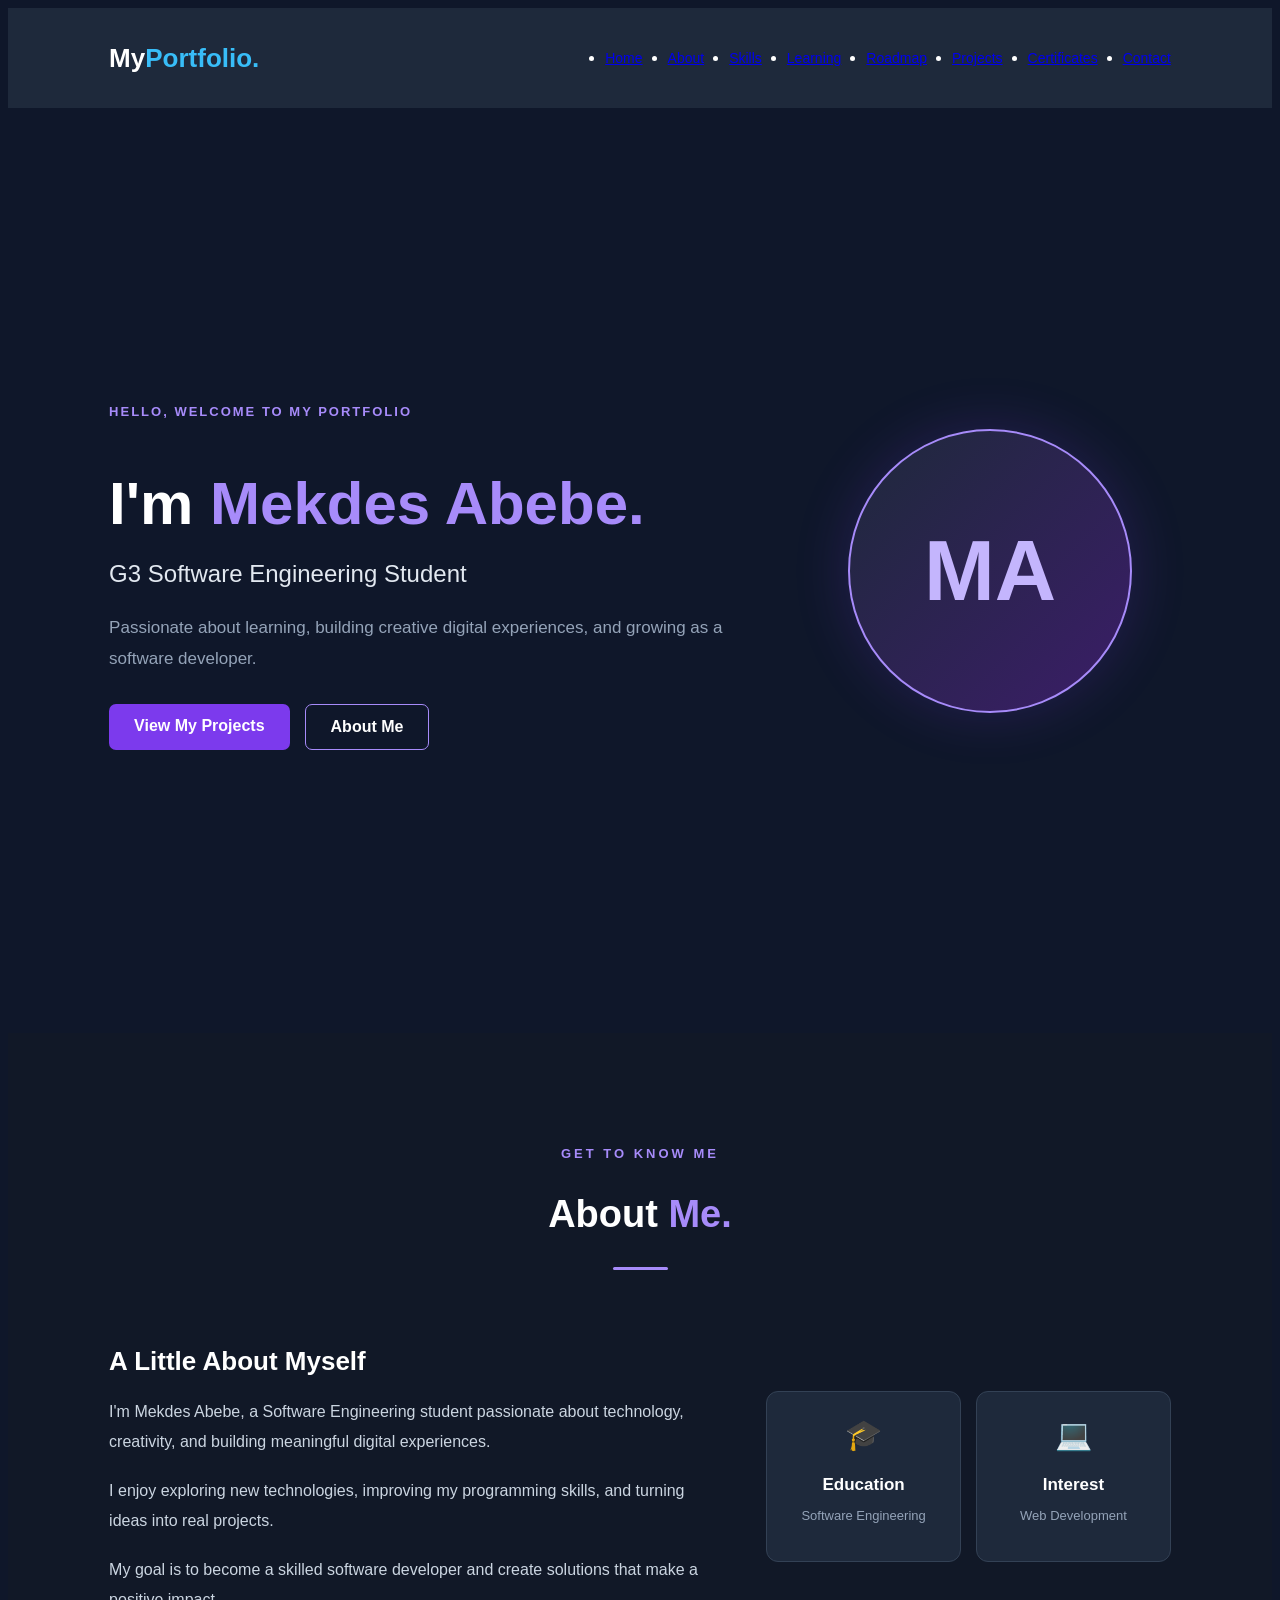
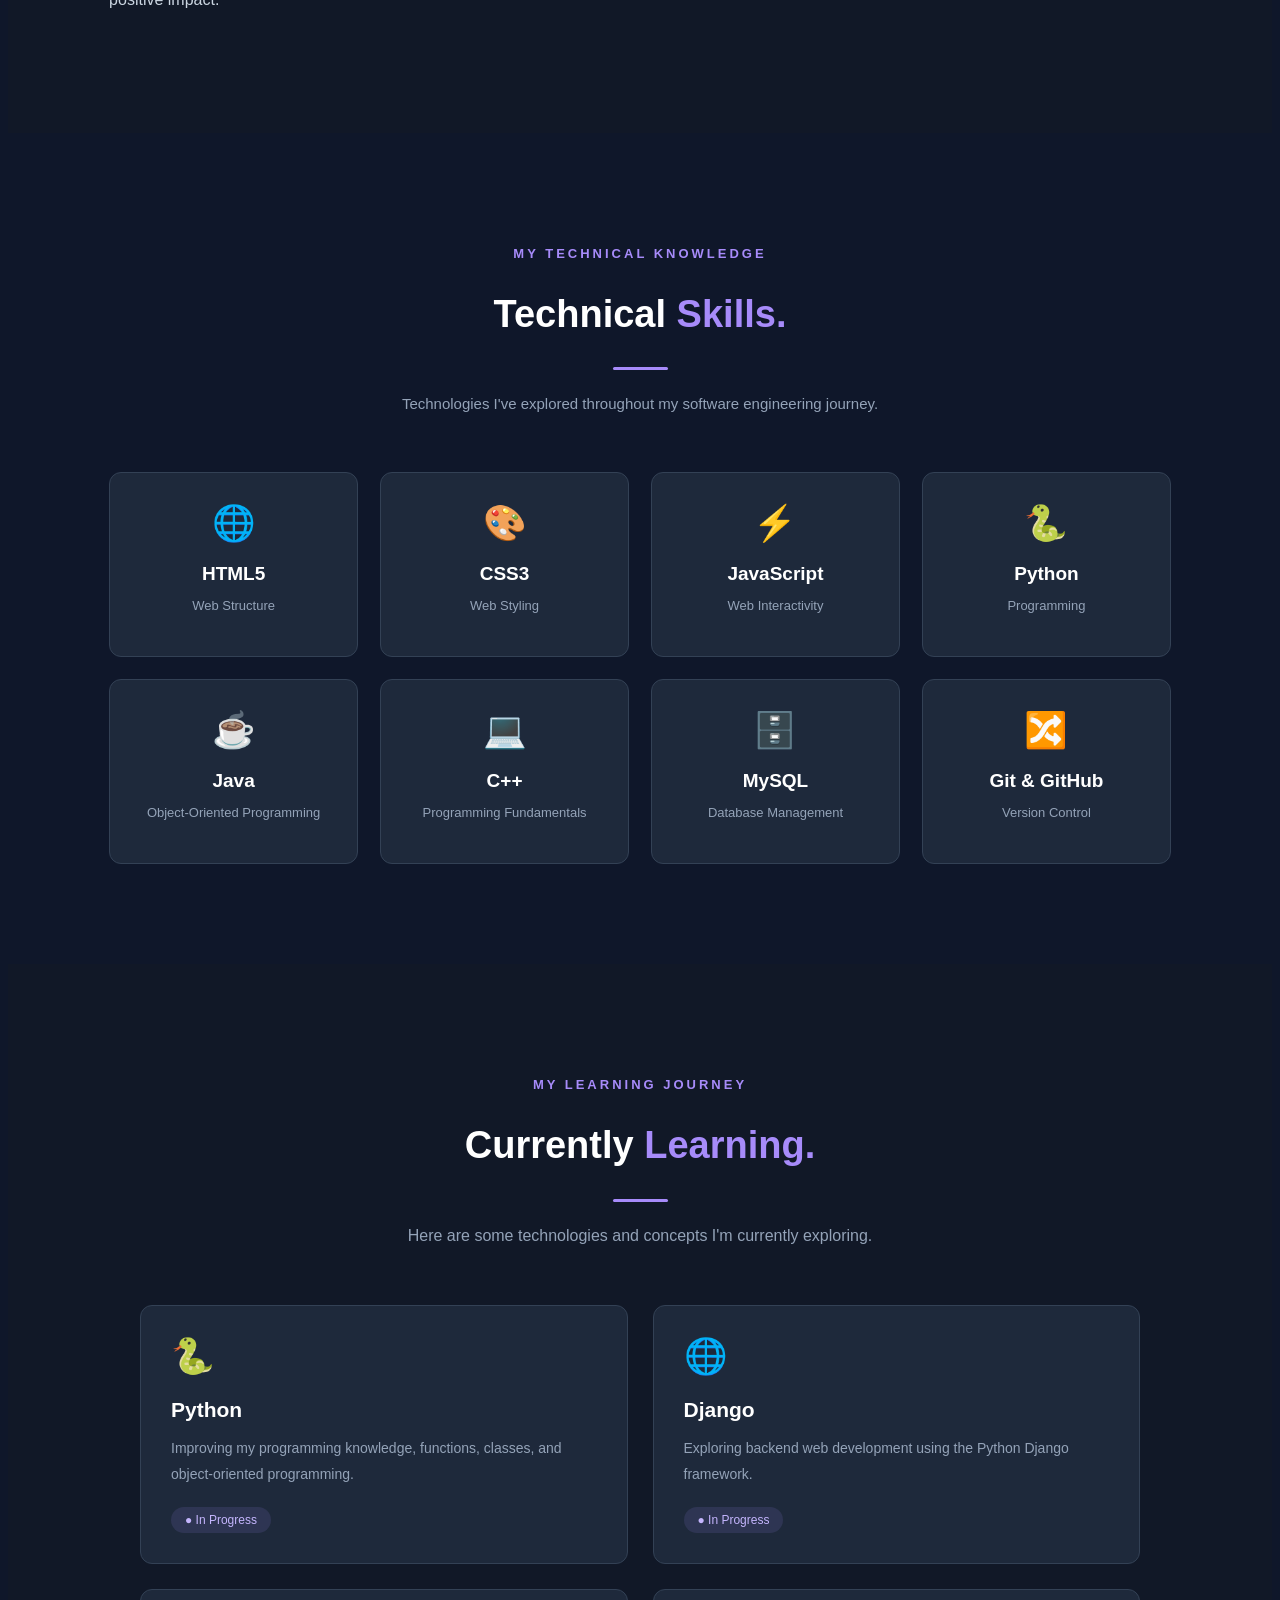
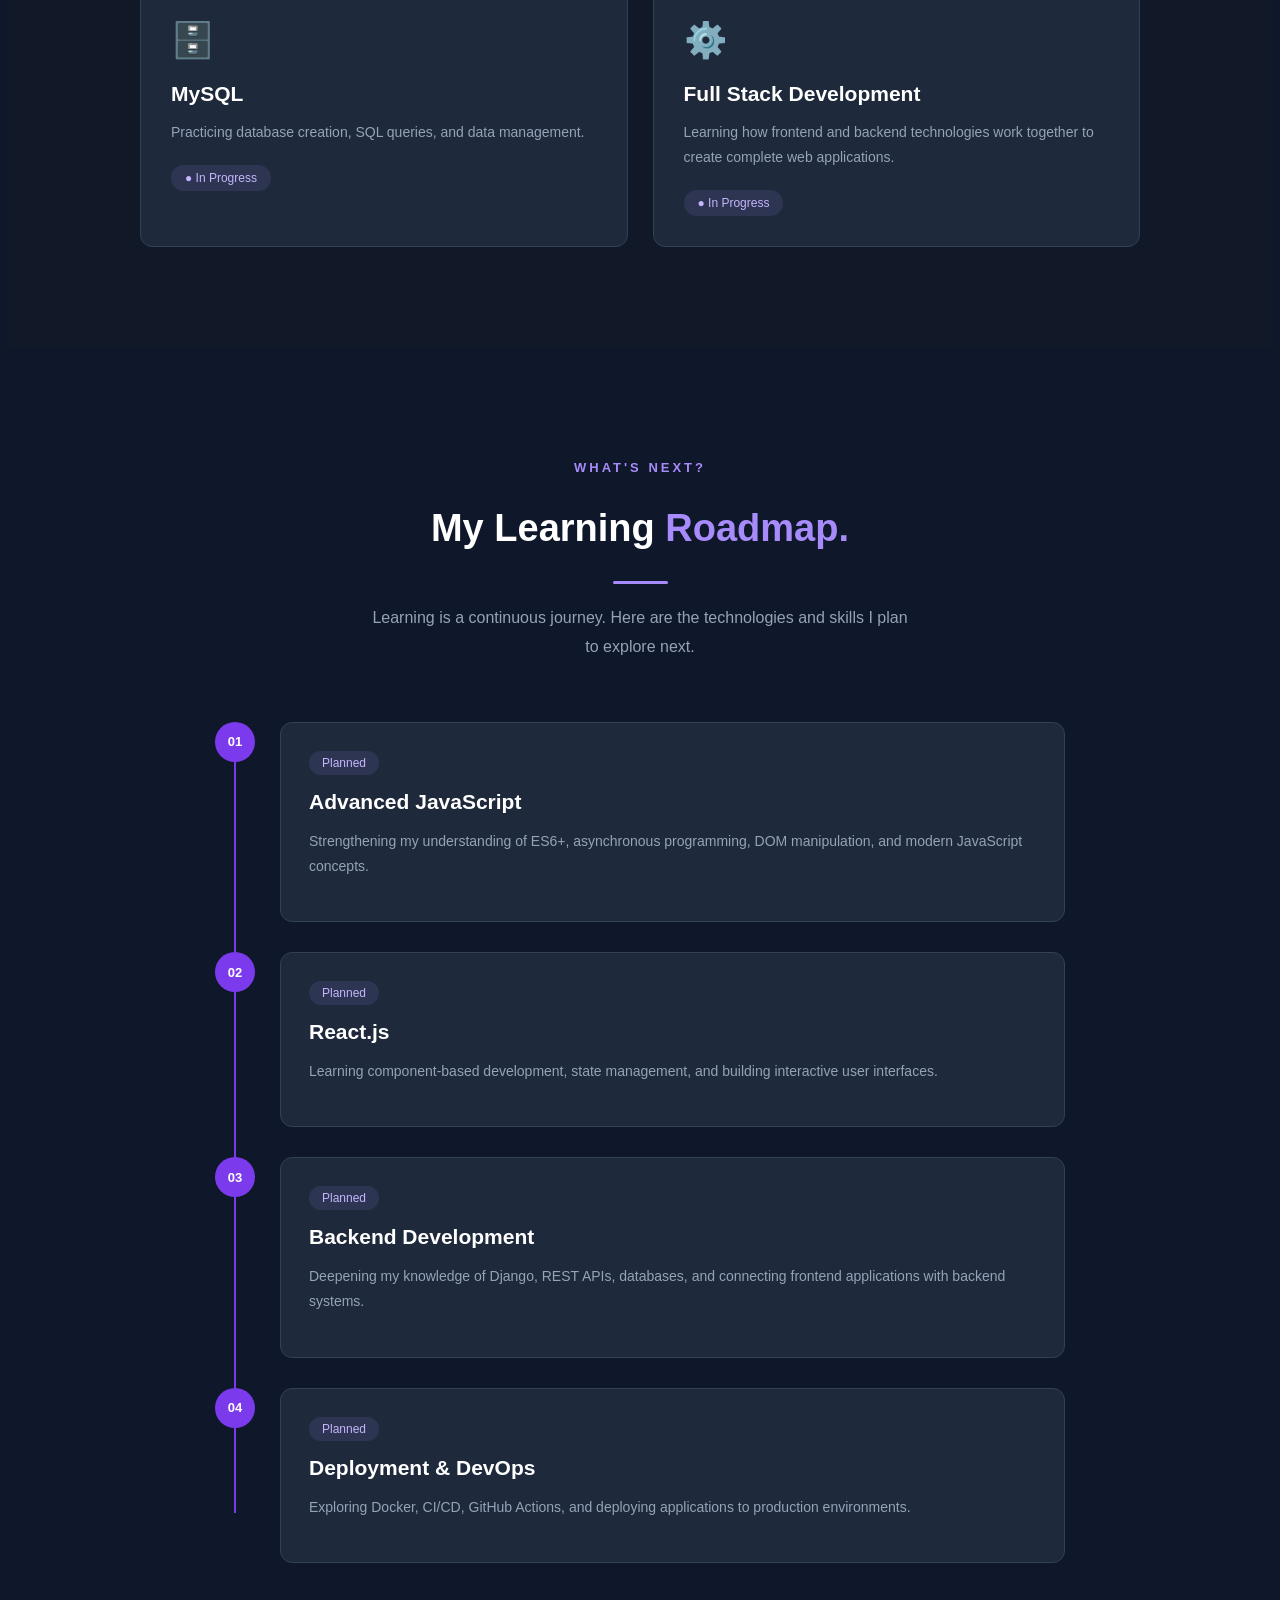
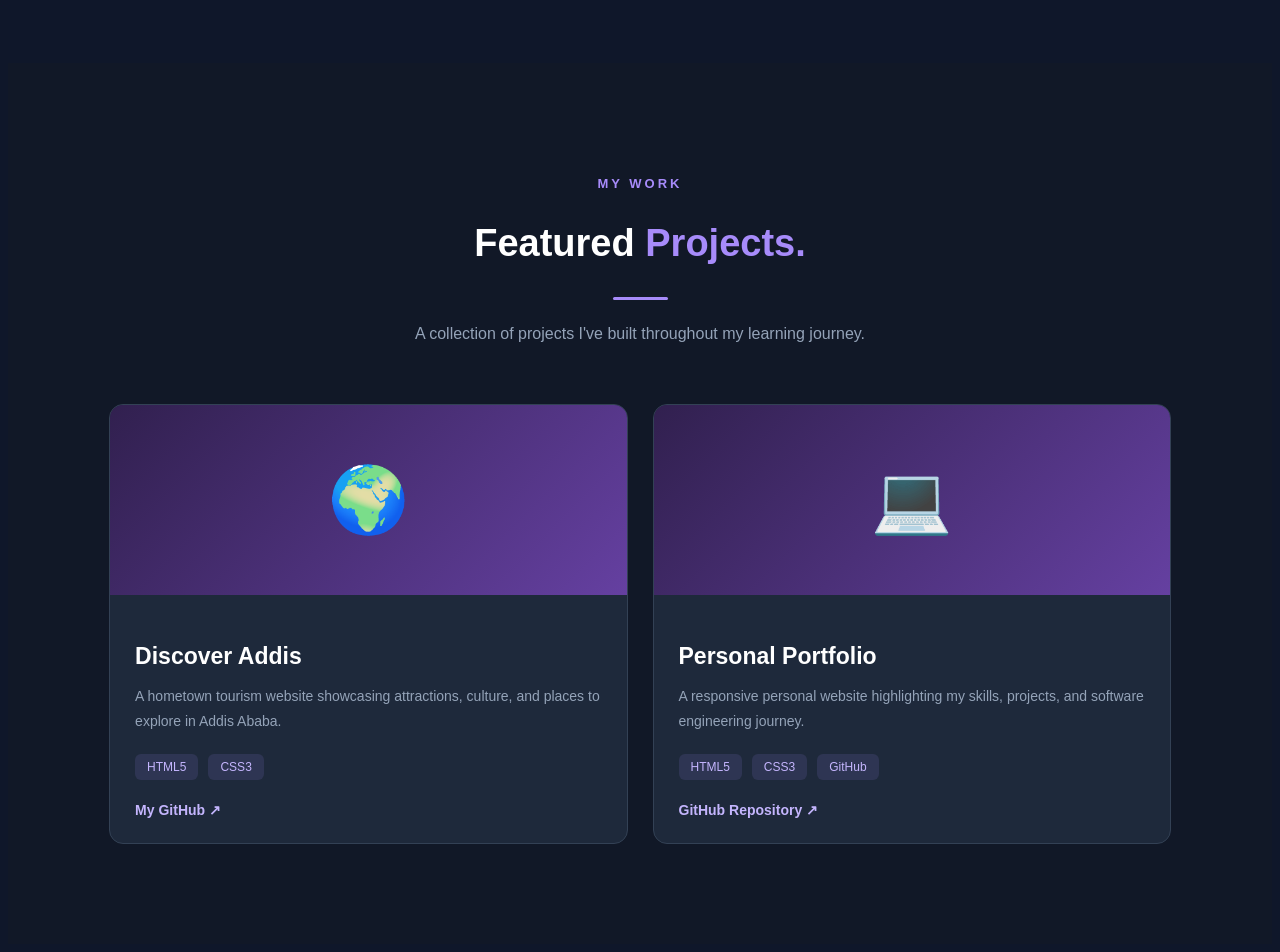
==== index.html @ 6541d630 "add projects" ====
<html lang="en">
<head>
    <meta charset="UTF-8">
    <meta name="viewport" content="width=device-width, initial-scale=1.0">
    <title>mekdes's Portfolio</title>
    <link rel="stylesheet" href="style.css">
</head>
<body>

    <!-- Navigation Bar -->
  
<header>
    <nav class="navbar">

        <a href="#home" class="logo">My<span>Portfolio.</span></a>

        <ul class="nav-links">
            <li><a href="#home">Home</a></li>
            <li><a href="#about">About</a></li>
            <li><a href="#skills">Skills</a></li>
            <li><a href="#learning">Learning</a></li>
            <li><a href="#roadmap">Roadmap</a></li>
            <li><a href="#projects">Projects</a></li>
            <li><a href="#certificates">Certificates</a></li>
            <li><a href="#contact">Contact</a></li>
        </ul>

    </nav>
</header>

    
<main>

    <!-- HERO SECTION -->
    <section class="hero" id="home">

        <div class="hero-content">

            <p class="hero-greeting">
                HELLO, WELCOME TO MY PORTFOLIO
            </p>

            <h1>
                I'm <span>Mekdes Abebe.</span>
            </h1>

            <h2> G3 Software Engineering Student</h2>

            <p class="hero-description">
                Passionate about learning, building creative
                digital experiences, and growing as a
                software developer.
            </p>

            <div class="hero-buttons">

                <a href="#projects" class="btn primary">
                    View My Projects
                </a>

                <a href="#about" class="btn secondary">
                    About Me
                </a>

            </div>

        </div>

        <div class="hero-visual">
            <div class="hero-circle">
                <span>MA</span>
            </div>
        </div>

    </section>



<!-- ABOUT ME SECTION -->

<section class="about" id="about">

    <div class="about-heading">

        <p class="about-label">GET TO KNOW ME</p>

        <h2>About <span>Me.</span></h2>

        <div class="heading-line"></div>

    </div>

    <div class="about-container">

        <div class="about-text">

            <h3>A Little About Myself</h3>

            <p>
                I'm Mekdes Abebe, a Software Engineering
                student passionate about technology,
                creativity, and building meaningful
                digital experiences.
            </p>

            <p>
                I enjoy exploring new technologies,
                improving my programming skills,
                and turning ideas into real projects.
            </p>

            <p>
                My goal is to become a skilled software
                developer and create solutions that
                make a positive impact.
            </p>

        </div>

        <div class="about-details">

            <div class="detail-card">
                <div class="detail-icon">🎓</div>
                <h4>Education</h4>
                <p>Software Engineering</p>
            </div>

            <div class="detail-card">
                <div class="detail-icon">💻</div>
                <h4>Interest</h4>
                <p>Web Development</p>
            </div>

        </div>

    </div>

</section>

    

<section class="skills" id="skills">

    <div class="skills-heading">

        <p class="skills-label">MY TECHNICAL KNOWLEDGE</p>

        <h2>Technical <span>Skills.</span></h2>

        <div class="skills-line"></div>

        <p class="skills-intro">
            Technologies I've explored throughout my
            software engineering journey.
        </p>

    </div>

    <div class="skills-container">

        <div class="skill-card">
            <div class="skill-icon">🌐</div>
            <h3>HTML5</h3>
            <p>Web Structure</p>
        </div>

        <div class="skill-card">
            <div class="skill-icon">🎨</div>
            <h3>CSS3</h3>
            <p>Web Styling</p>
        </div>

        <div class="skill-card">
            <div class="skill-icon">⚡</div>
            <h3>JavaScript</h3>
            <p>Web Interactivity</p>
        </div>

        <div class="skill-card">
            <div class="skill-icon">🐍</div>
            <h3>Python</h3>
            <p>Programming</p>
        </div>

        <div class="skill-card">
            <div class="skill-icon">☕</div>
            <h3>Java</h3>
            <p>Object-Oriented Programming</p>
        </div>

        <div class="skill-card">
            <div class="skill-icon">💻</div>
            <h3>C++</h3>
            <p>Programming Fundamentals</p>
        </div>

        <div class="skill-card">
            <div class="skill-icon">🗄️</div>
            <h3>MySQL</h3>
            <p>Database Management</p>
        </div>

        <div class="skill-card">
            <div class="skill-icon">🔀</div>
            <h3>Git & GitHub</h3>
            <p>Version Control</p>
        </div>

    </div>

</section>


<!--
     DAY 5 - CURRENTLY LEARNING -->

<section class="learning" id="learning">

    <div class="learning-heading">

        <p class="learning-label">MY LEARNING JOURNEY</p>

        <h2>Currently <span>Learning.</span></h2>

        <div class="learning-line"></div>

        <p class="learning-intro">
            Here are some technologies and concepts
            I'm currently exploring.
        </p>

    </div>

    <div class="learning-container">

        <!-- Python -->

        <article class="learning-card">

            <div class="learning-icon">🐍</div>

            <h3>Python</h3>

            <p>
                Improving my programming knowledge,
                functions, classes, and object-oriented
                programming.
            </p>

            <span class="learning-status">● In Progress</span>

        </article>


        <!-- Django -->

        <article class="learning-card">

            <div class="learning-icon">🌐</div>

            <h3>Django</h3>

            <p>
                Exploring backend web development
                using the Python Django framework.
            </p>

            <span class="learning-status">● In Progress</span>

        </article>


        <!-- MySQL -->

        <article class="learning-card">

            <div class="learning-icon">🗄️</div>

            <h3>MySQL</h3>

            <p>
                Practicing database creation,
                SQL queries, and data management.
            </p>

            <span class="learning-status">● In Progress</span>

        </article>
 

        <!-- Full Stack -->

        <article class="learning-card">

            <div class="learning-icon">⚙️</div>

            <h3>Full Stack Development</h3>

            <p>
                Learning how frontend and backend
                technologies work together to
                create complete web applications.
            </p>

            <span class="learning-status">● In Progress</span>

        </article>

    </div>

</section>

<!--
     DAY 6 - FUTURE LEARNING ROADMAP
 -->

<section class="roadmap" id="roadmap">

    <div class="roadmap-heading">

        <p class="roadmap-label">WHAT'S NEXT?</p>

        <h2>My Learning <span>Roadmap.</span></h2>

        <div class="roadmap-line"></div>

        <p class="roadmap-intro">
            Learning is a continuous journey.
            Here are the technologies and skills
            I plan to explore next.
        </p>

    </div>

    <div class="roadmap-container">

        <!-- Goal 1 -->

        <article class="roadmap-item">

            <div class="roadmap-number">01</div>

            <div class="roadmap-card">

                <span class="roadmap-status">Planned</span>

                <h3>Advanced JavaScript</h3>

                <p>
                    Strengthening my understanding of ES6+,
                    asynchronous programming, DOM manipulation,
                    and modern JavaScript concepts.
                </p>

            </div>

        </article>


        <!-- Goal 2 -->

        <article class="roadmap-item">

            <div class="roadmap-number">02</div>

            <div class="roadmap-card">

                <span class="roadmap-status">Planned</span>

                <h3>React.js</h3>

                <p>
                    Learning component-based development,
                    state management, and building
                    interactive user interfaces.
                </p>

            </div>

        </article>


        <!-- Goal 3 -->

        <article class="roadmap-item">

            <div class="roadmap-number">03</div>

            <div class="roadmap-card">

                <span class="roadmap-status">Planned</span>

                <h3>Backend Development</h3>

                <p>
                    Deepening my knowledge of Django,
                    REST APIs, databases, and connecting
                    frontend applications with backend systems.
                </p>

            </div>

        </article>


        <!-- Goal 4 -->

        <article class="roadmap-item">

            <div class="roadmap-number">04</div>

            <div class="roadmap-card">

                <span class="roadmap-status">Planned</span>

                <h3>Deployment & DevOps</h3>

                <p>
                    Exploring Docker, CI/CD, GitHub Actions,
                    and deploying applications to
                    production environments.
                </p>

            </div>

        </article>

    </div>

</section>

<!-- DAY 7 - PROJECTS SECTION -->

<section class="projects" id="projects">

    <div class="projects-heading">
        <p class="projects-label">MY WORK</p>
        <h2>Featured <span>Projects.</span></h2>
        <div class="projects-line"></div>

        <p class="projects-intro">
            A collection of projects I've built
            throughout my learning journey.
        </p>
    </div>

    <div class="projects-container">

        <!-- Project 1 -->
        <article class="project-card">

            <div class="project-image">
                <span>🌍</span>
            </div>

            <div class="project-content">
                <h3>Discover Addis</h3>

                <p>
                    A hometown tourism website showcasing
                    attractions, culture, and places to
                    explore in Addis Ababa.
                </p>

                <div class="project-tech">
                    <span>HTML5</span>
                    <span>CSS3</span>
                </div>

                <div class="project-links">
                    <!-- Add your live website URL here later -->
                    <a href="https://github.com/mekdes-abebe"
                       target="_blank" rel="noopener noreferrer">
                        My GitHub ↗
                    </a>
                </div>
            </div>

        </article>

        <!-- Project 2 -->
        <article class="project-card">

            <div class="project-image">
                <span>💻</span>
            </div>

            <div class="project-content">
                <h3>Personal Portfolio</h3>

                <p>
                    A responsive personal website
                    highlighting my skills, projects,
                    and software engineering journey.
                </p>

                <div class="project-tech">
                    <span>HTML5</span>
                    <span>CSS3</span>
                    <span>GitHub</span>
                </div>

                <div class="project-links">
                    <a href="https://github.com/mekdes-abebe/portfolio-web-site"
                       target="_blank" rel="noopener noreferrer">
                        GitHub Repository ↗
                    </a>
                </div>
            </div>

        </article>

    </div>

</section>


</main>
</body>
</html>
---- style.css ----
General styling */

* {
    margin: 0;
    padding: 0;
    box-sizing: border-box;
}

body {
    font-family: Arial, sans-serif;
    background-color: #0f172a;
    color: white;
}

/* Navigation Bar */

.navbar {
    display: flex;
    justify-content: space-between;
    align-items: center;
    padding: 25px 8%;
    background-color: #1e293b;
}

/* Logo */

.logo {
    font-size: 26px;
    font-weight: bold;
    color: white;
    text-decoration: none;
}

.logo span {
    color: #38bdf8;
}

/* Navigation Links */

.nav-links {
    /* display: flex;
    list-style: none;
    gap: 35px; */

    display: flex;
    flex-wrap: wrap;
    justify-content: center;
    align-items: center;
    gap: 15px 25px;
}

.nav-links a {
    /* text-decoration: none;
    color: white;
    font-size: 16px;
    transition: color 0.3s ease; */
    font-size: 14px;
}

/* Hover Effect */

.nav-links a:hover {
    color: #c3cacd;
}

/* Responsive Design */

@media (max-width: 768px) {

    .navbar {
        flex-direction: column;
        gap: 20px;
    }

    .nav-links {
        flex-wrap: wrap;
        justify-content: center;
        gap: 15px;
    }

}

/* HERO SECTION */

html {
    scroll-behavior: smooth;
}
section{
    scroll-margin-top: 100px;
}


.hero {
    min-height: 85vh;
    display: flex;
    align-items: center;
    justify-content: space-between;
    padding: 80px 8%;
    gap: 50px;
}

.hero-content {
    max-width: 650px;
}

.hero-greeting {
    color: #a78bfa;
    font-size: 13px;
    font-weight: bold;
    letter-spacing: 2px;
    margin-bottom: 20px;
}

.hero h1 {
    font-size: clamp(36px, 5vw, 60px);
    line-height: 1.2;
    margin-bottom: 15px;
}

.hero h1 span {
    color: #a78bfa;
}

.hero h2 {
    font-size: 24px;
    font-weight: 400;
    color: #e2e8f0;
    margin-bottom: 25px;
}

.hero-description {
    color: #94a3b8;
    font-size: 17px;
    line-height: 1.8;
    margin-bottom: 30px;
}

.hero-buttons {
    display: flex;
    flex-wrap: wrap;
    gap: 15px;
}

.btn {
    display: inline-block;
    padding: 13px 25px;
    border-radius: 7px;
    text-decoration: none;
    font-weight: bold;
    transition: 0.3s ease;
}

.primary {
    background: #7c3aed;
    color: white;
}

.primary:hover {
    background: #6d28d9;
    transform: translateY(-3px);
}

.secondary {
    border: 1px solid #a78bfa;
    color: white;
}

.secondary:hover {
    background: #7c3aed;
}

/* HERO VISUAL */

.hero-visual {
    display: flex;
    justify-content: center;
    flex: 1;
}

.hero-circle {
    width: 280px;
    height: 280px;
    border-radius: 50%;
    border: 2px solid #a78bfa;
    background: linear-gradient(135deg, #1e293b, #3b1d68);
    display: flex;
    justify-content: center;
    align-items: center;
    box-shadow: 0 0 55px rgba(124, 58, 237, 0.2);
}

.hero-circle span {
    font-size: 85px;
    font-weight: bold;
    color: #c4b5fd;
}

/* MOBILE */

@media (max-width: 768px) {

    .hero {
        flex-direction: column-reverse;
        text-align: center;
        padding: 60px 6%;
    }

    .hero-circle {
        width: 200px;
        height: 200px;
    }

    .hero-buttons {
        justify-content: center;
    }

}
 
/* 
   DAY 3 - ABOUT ME SECTION
*/

.about {
    padding: 100px 8%;
    background-color: #111827;
}

/* Section Heading */

.about-heading {
    text-align: center;
    margin-bottom: 50px;
}

.about-label {
    color: #a78bfa;
    font-size: 13px;
    letter-spacing: 3px;
    font-weight: bold;
    margin-bottom: 12px;
}

.about-heading h2 {
    font-size: 38px;
    color: white;
}

.about-heading h2 span {
    color: #a78bfa;
}

.heading-line {
    width: 55px;
    height: 3px;
    background-color: #a78bfa;
    margin: 15px auto;
    border-radius: 5px;
}

/* About Content */

.about-container {
    display: grid;
    grid-template-columns: 1.5fr 1fr;
    gap: 50px;
    align-items: center;
}

.about-text h3 {
    font-size: 26px;
    margin-bottom: 20px;
}

.about-text p {
    color: #cbd5e1;
    line-height: 1.9;
    font-size: 16px;
    margin-bottom: 18px;
}

/* Detail Cards */

.about-details {
    display: grid;
    grid-template-columns: repeat(2, minmax(0, 1fr));
    gap: 15px;
}

.detail-card {
    background-color: #1e293b;
    padding: 25px 15px;
    border-radius: 12px;
    border: 1px solid #334155;
    text-align: center;
    transition: 0.3s ease;
}

.detail-card:hover {
    transform: translateY(-6px);
    border-color: #a78bfa;
}

.detail-icon {
    font-size: 30px;
    margin-bottom: 12px;
}

.detail-card h4 {
    color: white;
    font-size: 17px;
    margin-bottom: 8px;
}

.detail-card p {
    color: #94a3b8;
    font-size: 13px;
}

/* Responsive Design */

@media (max-width: 900px) {

    .about-container {
        grid-template-columns: 1fr;
        gap: 30px;
    }

}

@media (max-width: 480px) {

    .about {
        padding: 70px 6%;
    }

    .about-heading h2 {
        font-size: 30px;
    }

    .about-details {
        grid-template-columns: 1fr;
    }

}

/* 
   DAY 4 - TECHNICAL SKILLS
 */

.skills {
    padding: 100px 8%;
    background-color: #0f172a;
}

/* Section Heading */

.skills-heading {
    text-align: center;
    margin-bottom: 55px;
}

.skills-label {
    color: #a78bfa;
    font-size: 13px;
    font-weight: bold;
    letter-spacing: 3px;
    margin-bottom: 12px;
}

.skills-heading h2 {
    font-size: 38px;
    color: white;
}

.skills-heading h2 span {
    color: #a78bfa;
}

.skills-line {
    width: 55px;
    height: 3px;
    background-color: #a78bfa;
    margin: 15px auto;
    border-radius: 5px;
}

.skills-intro {
    color: #94a3b8;
    font-size: 15px;
    max-width: 550px;
    margin: 20px auto 0;
    line-height: 1.8;
}

/* Skills Grid */

.skills-container {
    display: grid;
    grid-template-columns: repeat(4, minmax(0, 1fr));
    gap: 22px;
}

/* Individual Skill Cards */

.skill-card {
    background-color: #1e293b;
    border: 1px solid #334155;
    border-radius: 12px;
    padding: 30px 20px;
    text-align: center;
    transition: transform 0.3s ease, border-color 0.3s ease;
}

.skill-card:hover {
    transform: translateY(-7px);
    border-color: #a78bfa;
}

.skill-icon {
    font-size: 35px;
    margin-bottom: 15px;
}

.skill-card h3 {
    font-size: 19px;
    color: white;
    margin-bottom: 8px;
}

.skill-card p {
    color: #94a3b8;
    font-size: 13px;
}

/* Tablet */

@media (max-width: 900px) {

    .skills-container {
        grid-template-columns: repeat(2, minmax(0, 1fr));
    }

}

/* Mobile */

@media (max-width: 480px) {

    .skills {
        padding: 70px 6%;
    }

    .skills-heading h2 {
        font-size: 30px;
    }

    .skills-container {
        grid-template-columns: 1fr;
    }

}

/* 
   DAY 5 - CURRENTLY LEARNING
 */

.learning {
    padding: 100px 8%;
    background-color: #111827;
}

/* Heading */

.learning-heading {
    text-align: center;
    margin-bottom: 55px;
}

.learning-label {
    color: #a78bfa;
    font-size: 13px;
    font-weight: bold;
    letter-spacing: 3px;
    margin-bottom: 12px;
}

.learning-heading h2 {
    font-size: 38px;
    color: white;
}

.learning-heading h2 span {
    color: #a78bfa;
}

.learning-line {
    width: 55px;
    height: 3px;
    background-color: #a78bfa;
    margin: 15px auto;
    border-radius: 5px;
}

.learning-intro {
    color: #94a3b8;
    max-width: 550px;
    margin: 20px auto;
    line-height: 1.8;
}

/* Learning Cards */

.learning-container {
    display: grid;
    grid-template-columns: repeat(2, minmax(0, 1fr));
    gap: 25px;
    max-width: 1000px;
    margin: auto;
}

.learning-card {
    background: #1e293b;
    border: 1px solid #334155;
    padding: 30px;
    border-radius: 12px;
    transition: 0.3s ease;
}

.learning-card:hover {
    transform: translateY(-6px);
    border-color: #a78bfa;
}

.learning-icon {
    font-size: 35px;
    margin-bottom: 15px;
}

.learning-card h3 {
    color: white;
    font-size: 21px;
    margin-bottom: 12px;
}

.learning-card p {
    color: #94a3b8;
    line-height: 1.8;
    font-size: 14px;
    margin-bottom: 20px;
}

.learning-status {
    display: inline-block;
    color: #c4b5fd;
    background: rgba(167, 139, 250, 0.12);
    padding: 6px 14px;
    border-radius: 20px;
    font-size: 12px;
}

/* Responsive */

@media (max-width: 600px) {

    .learning {
        padding: 70px 6%;
    }

    .learning-heading h2 {
        font-size: 30px;
    }

    .learning-container {
        grid-template-columns: 1fr;
    }

}

/*
   DAY 6 - FUTURE LEARNING ROADMAP
 */

.roadmap {
    padding: 100px 8%;
    background-color: #0f172a;
}

/* Heading */

.roadmap-heading {
    text-align: center;
    margin-bottom: 60px;
}

.roadmap-label {
    color: #a78bfa;
    font-size: 13px;
    font-weight: bold;
    letter-spacing: 3px;
    margin-bottom: 12px;
}

.roadmap-heading h2 {
    font-size: 38px;
    color: white;
}

.roadmap-heading h2 span {
    color: #a78bfa;
}

.roadmap-line {
    width: 55px;
    height: 3px;
    background-color: #a78bfa;
    margin: 15px auto;
    border-radius: 5px;
}

.roadmap-intro {
    color: #94a3b8;
    max-width: 550px;
    margin: 20px auto;
    line-height: 1.8;
}

/* Timeline */

.roadmap-container {
    max-width: 850px;
    margin: auto;
    position: relative;
}

/* Vertical Timeline Line */

.roadmap-container::before {
    content: "";
    position: absolute;
    left: 19px;
    top: 20px;
    bottom: 50px;
    width: 2px;
    background: #7c3aed;
}

/* Timeline Item */

.roadmap-item {
    display: flex;
    align-items: flex-start;
    gap: 25px;
    margin-bottom: 30px;
    position: relative;
}

.roadmap-item:last-child {
    margin-bottom: 0;
}

/* Number Circle */

.roadmap-number {
    width: 40px;
    height: 40px;
    min-width: 40px;
    border-radius: 50%;
    background: #7c3aed;
    color: white;
    display: flex;
    align-items: center;
    justify-content: center;
    font-size: 13px;
    font-weight: bold;
    position: relative;
    z-index: 1;
}

/* Roadmap Cards */

.roadmap-card {
    flex: 1;
    min-width: 0;
    background: #1e293b;
    padding: 28px;
    border: 1px solid #334155;
    border-radius: 12px;
    transition: 0.3s ease;
}

.roadmap-card:hover {
    transform: translateX(6px);
    border-color: #a78bfa;
}

.roadmap-card h3 {
    color: white;
    font-size: 21px;
    margin: 15px 0;
}

.roadmap-card p {
    color: #94a3b8;
    font-size: 14px;
    line-height: 1.8;
}

/* Status Label */

.roadmap-status {
    display: inline-block;
    color: #c4b5fd;
    background: rgba(167, 139, 250, 0.12);
    padding: 5px 13px;
    border-radius: 20px;
    font-size: 12px;
}

/* Mobile Responsive */

@media (max-width: 600px) {

    .roadmap {
        padding: 70px 6%;
    }

    .roadmap-heading h2 {
        font-size: 30px;
    }

    .roadmap-item {
        gap: 15px;
    }

    .roadmap-card {
        padding: 20px;
    }

    .roadmap-card h3 {
        font-size: 18px;
    }

}

/* ==========================
   DAY 7 - PROJECTS SECTION
========================== */

.projects {
    padding: 100px 8%;
    background-color: #111827;
}

/* Section heading */

.projects-heading {
    text-align: center;
    margin-bottom: 55px;
}

.projects-label {
    color: #a78bfa;
    font-size: 13px;
    font-weight: bold;
    letter-spacing: 3px;
    margin-bottom: 12px;
}

.projects-heading h2 {
    font-size: 38px;
    color: white;
}

.projects-heading h2 span {
    color: #a78bfa;
}

.projects-line {
    width: 55px;
    height: 3px;
    background: #a78bfa;
    border-radius: 5px;
    margin: 15px auto;
}

.projects-intro {
    color: #94a3b8;
    line-height: 1.8;
    margin: 20px auto;
}

/* Project layout */

.projects-container {
    display: grid;
    grid-template-columns: repeat(2, minmax(0, 1fr));
    gap: 25px;
    max-width: 1100px;
    margin: auto;
}

/* Project cards */

.project-card {
    background: #1e293b;
    border: 1px solid #334155;
    border-radius: 14px;
    overflow: hidden;
    transition: 0.3s ease;
}

.project-card:hover {
    transform: translateY(-7px);
    border-color: #a78bfa;
}

/* Project image placeholder */

.project-image {
    height: 190px;
    background: linear-gradient(135deg, #31204f, #6540a1);
    display: flex;
    justify-content: center;
    align-items: center;
}

.project-image span {
    font-size: 65px;
}

/* Project details */

.project-content {
    padding: 25px;
}

.project-content h3 {
    font-size: 23px;
    color: white;
    margin-bottom: 12px;
}

.project-content p {
    color: #94a3b8;
    font-size: 14px;
    line-height: 1.8;
    margin-bottom: 20px;
}

/* Technologies */

.project-tech {
    display: flex;
    flex-wrap: wrap;
    gap: 10px;
    margin-bottom: 22px;
}

.project-tech span {
    background: rgba(167, 139, 250, 0.12);
    color: #c4b5fd;
    padding: 6px 12px;
    border-radius: 6px;
    font-size: 12px;
}

/* Project links */

.project-links a {
    display: inline-block;
    text-decoration: none;
    color: #c4b5fd;
    font-size: 14px;
    font-weight: bold;
    transition: color 0.3s ease;
}

.project-links a:hover {
    color: white;
}

/* Responsive design */

@media (max-width: 700px) {

    .projects {
        padding: 70px 6%;
    }

    .projects-heading h2 {
        font-size: 30px;
    }

    .projects-container {
        grid-template-columns: 1fr;
    }

    .project-image {
        height: 160px;
    }

}
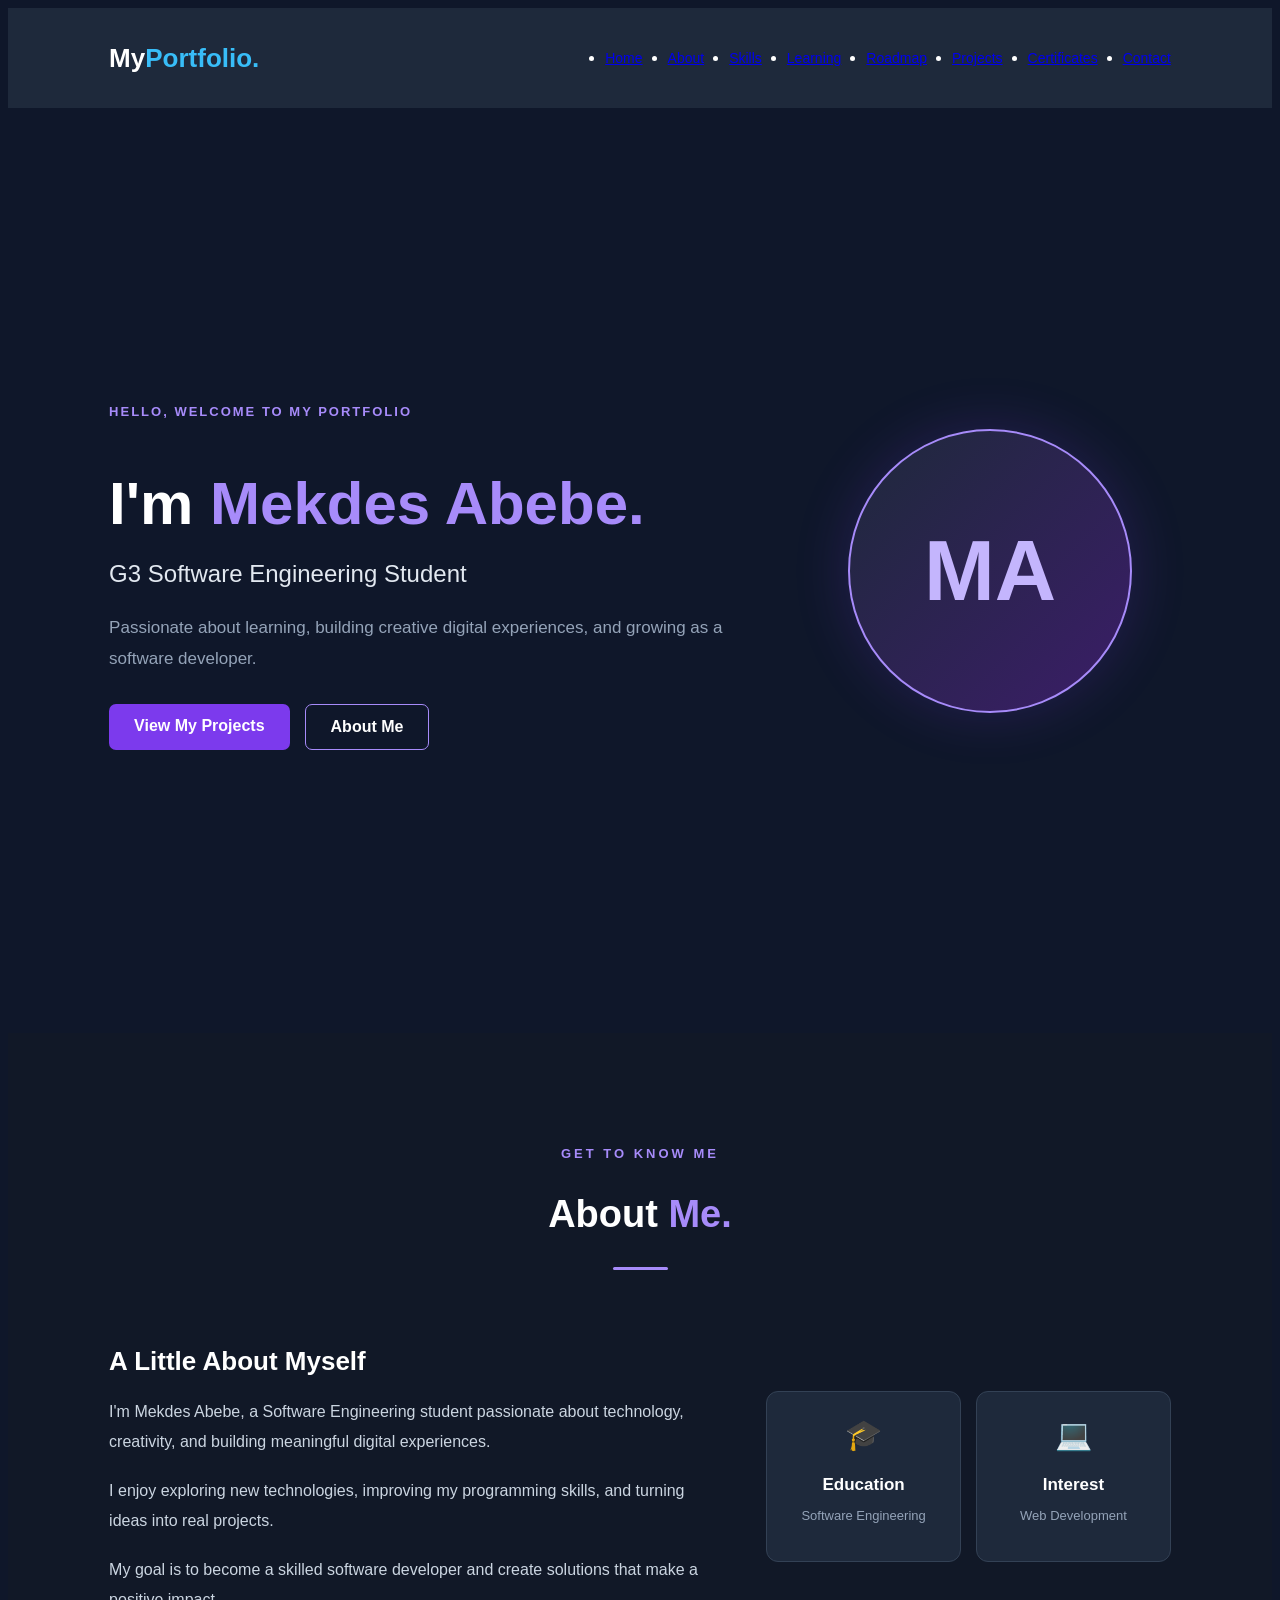
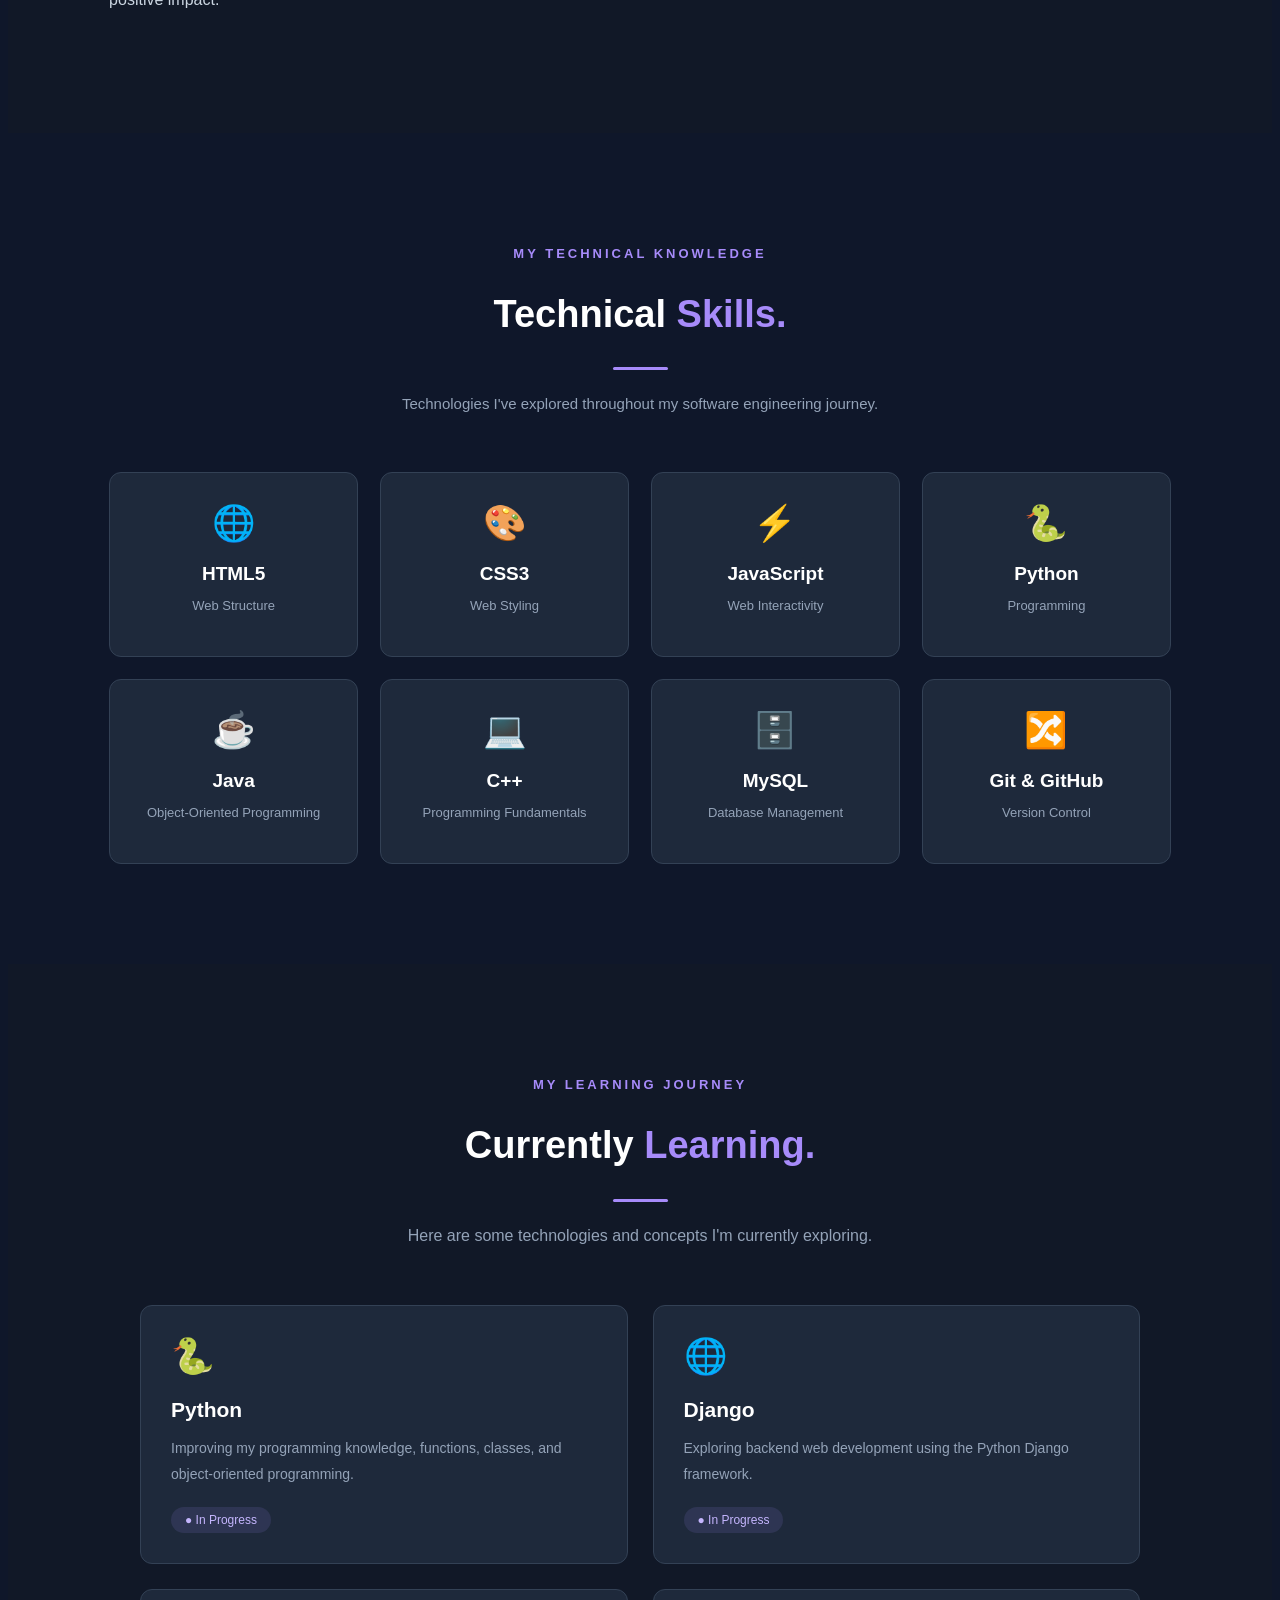
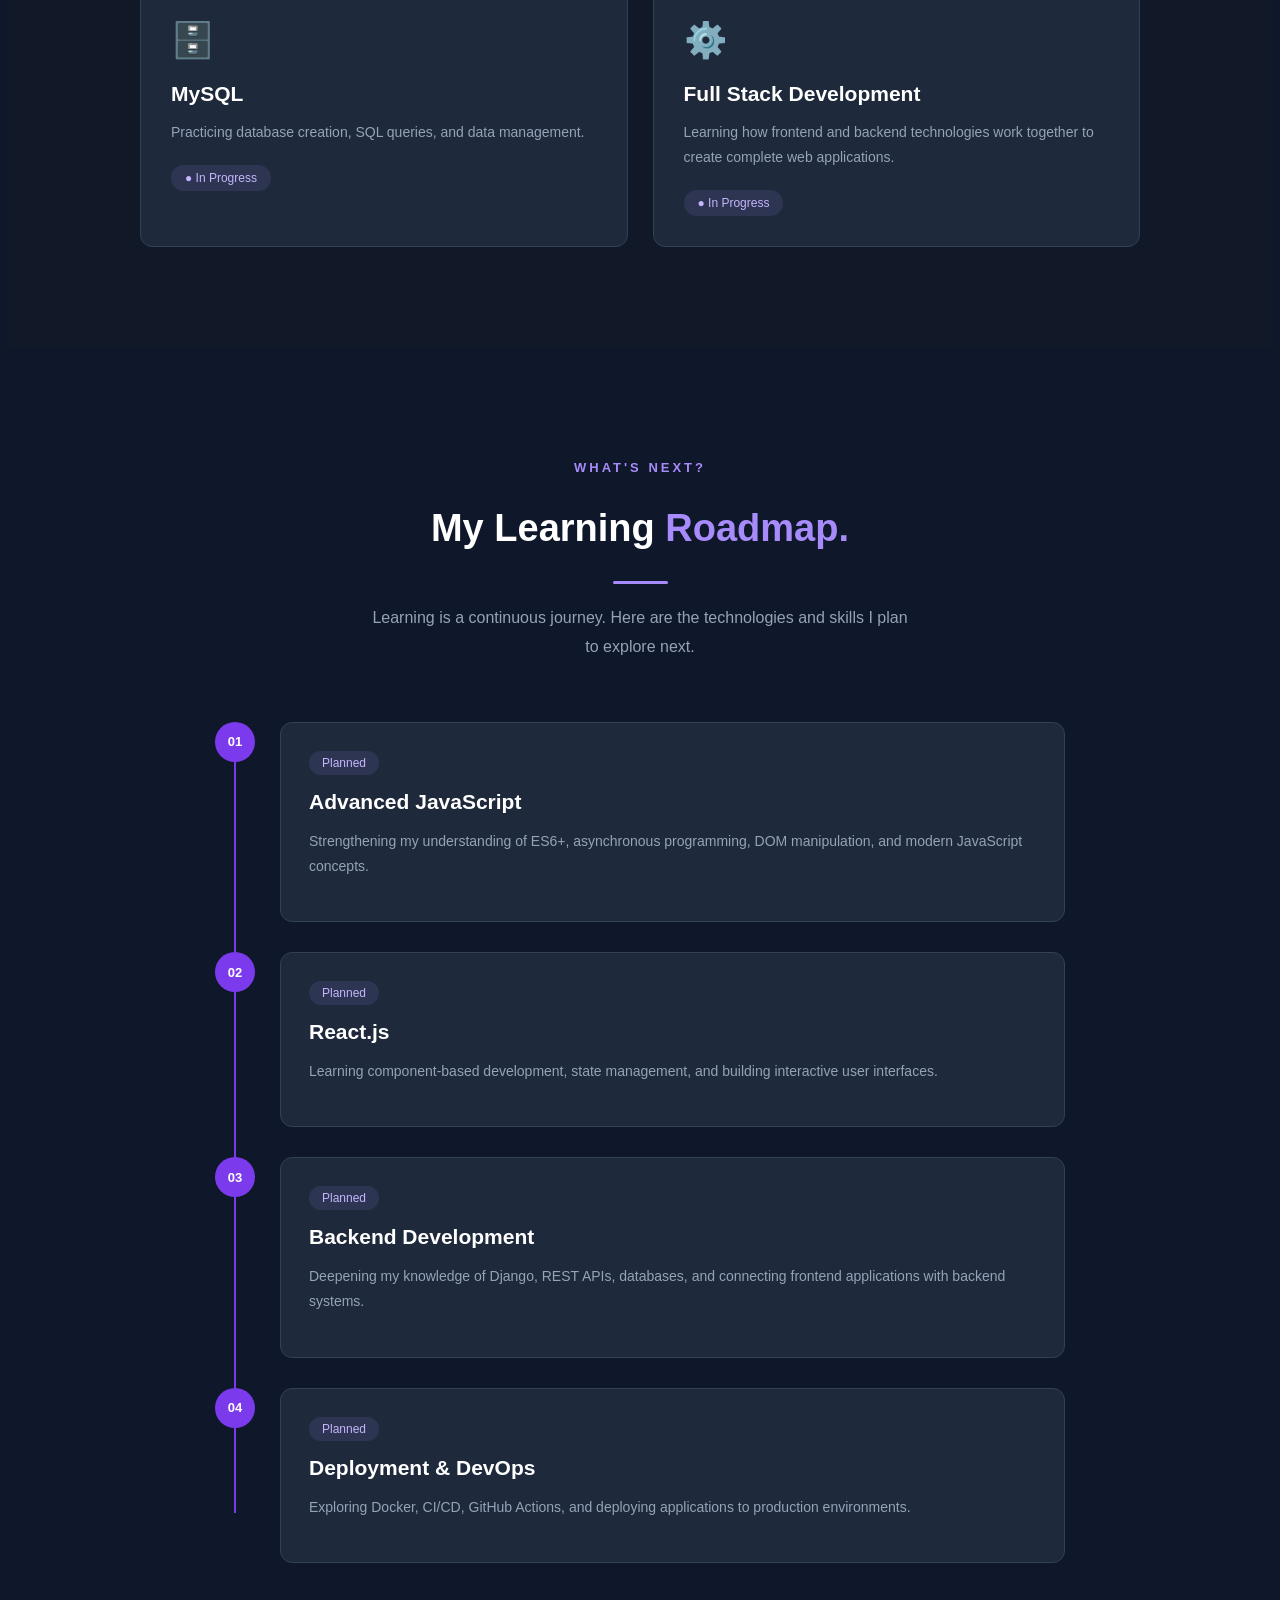
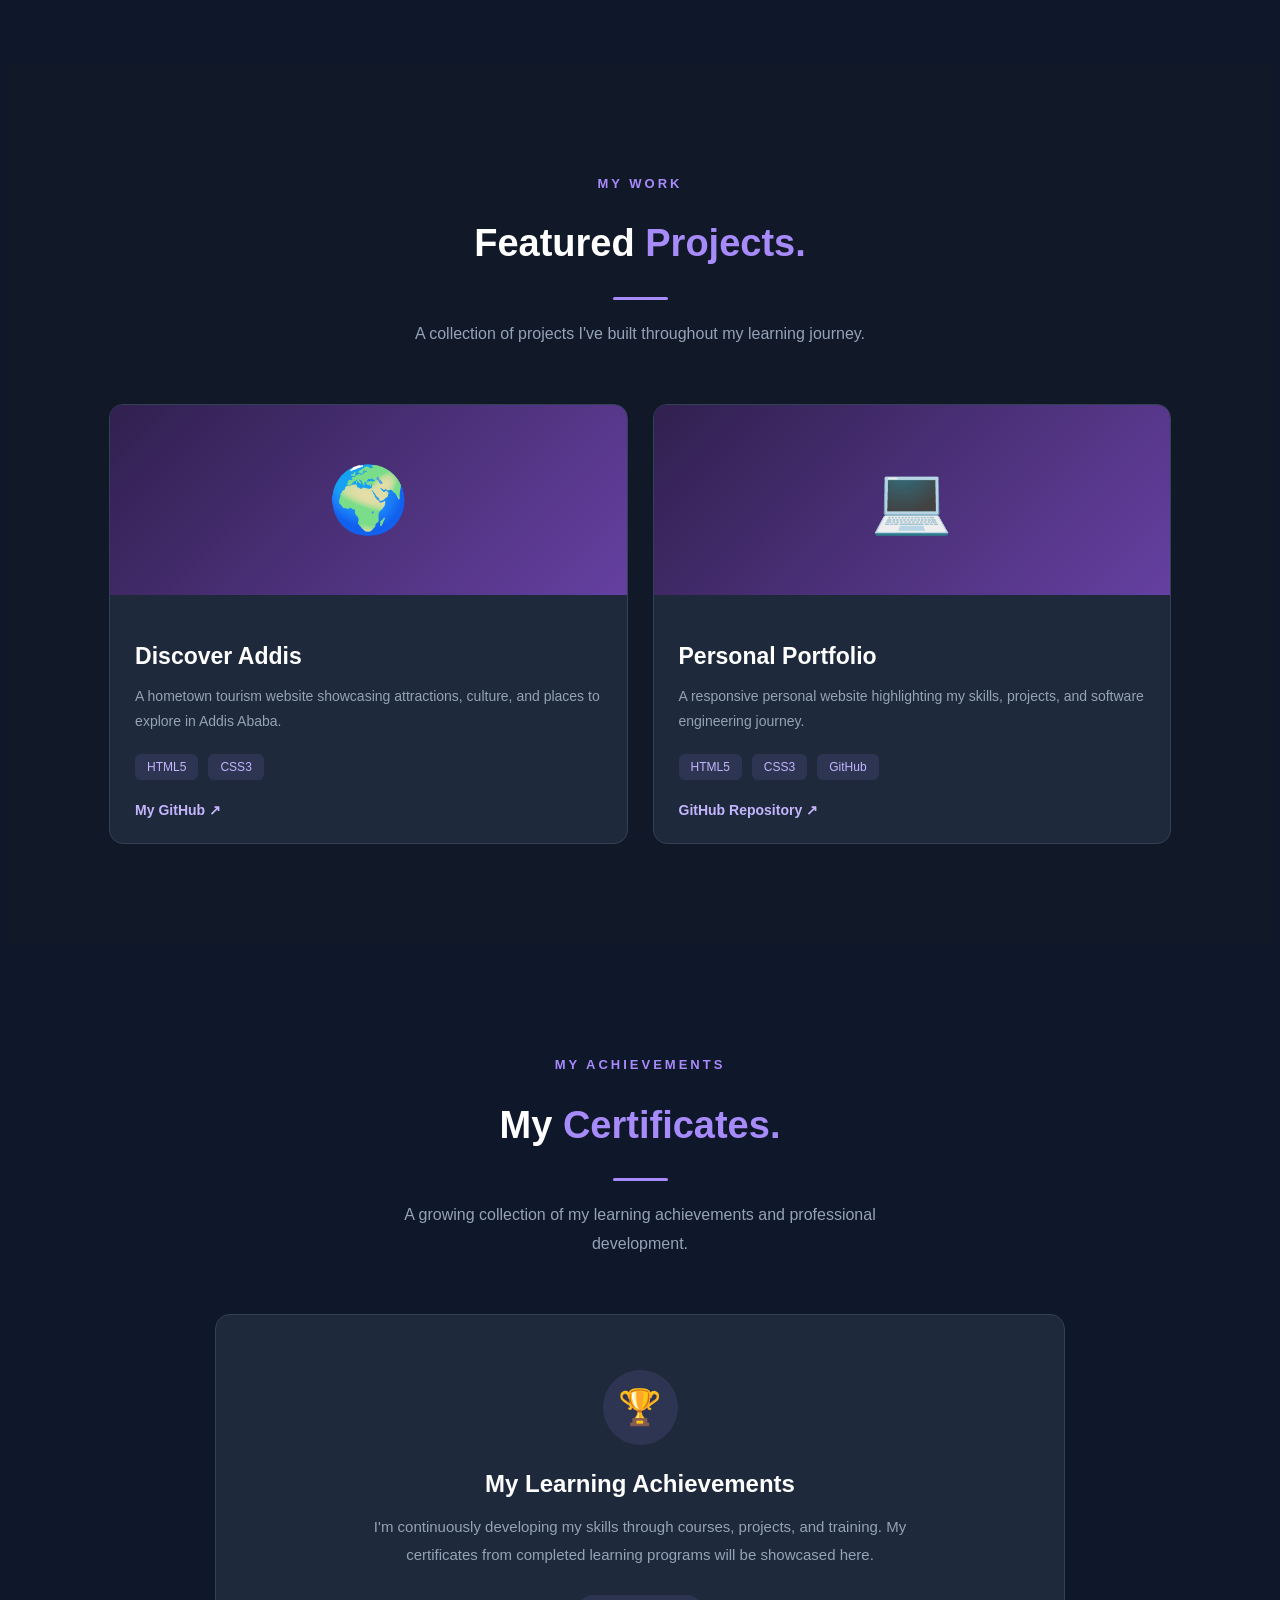
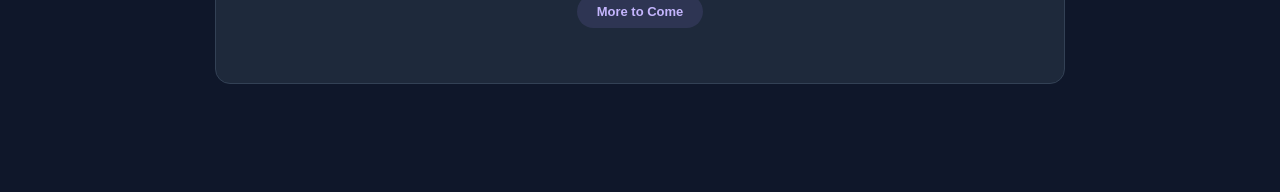
==== commit a38d17cf: "certificate" ====
--- a/index.html
+++ b/index.html
@@ -515,6 +515,60 @@
 
 </section>
 
+<!-- ==========================
+     DAY 8 - CERTIFICATES SECTION
+========================== -->
+
+<section class="certificates" id="certificates">
+
+    <div class="certificates-heading">
+
+        <p class="certificates-label">
+            MY ACHIEVEMENTS
+        </p>
+
+        <h2>
+            My <span>Certificates.</span>
+        </h2>
+
+        <div class="certificates-line"></div>
+
+        <p class="certificates-intro">
+            A growing collection of my learning
+            achievements and professional development.
+        </p>
+
+    </div>
+
+    <div class="certificates-container">
+
+        <div class="certificate-placeholder">
+
+            <div class="certificate-icon">
+                🏆
+            </div>
+
+            <h3>My Learning Achievements</h3>
+
+            <p>
+                I'm continuously developing my skills
+                through courses, projects, and training.
+                My certificates from completed learning
+                programs will be showcased here.
+            </p>
+
+            <span class="certificate-status">
+                More to Come
+            </span>
+
+        </div>
+
+    </div>
+
+</section>
+
+
+
 
 </main>
 </body>
--- a/style.css
+++ b/style.css
@@ -900,3 +900,138 @@
     }
 
 }
+
+/* ==========================
+   DAY 8 - CERTIFICATES SECTION
+========================== */
+
+.certificates {
+    padding: 100px 8%;
+    background-color: #0f172a;
+}
+
+/* Heading */
+
+.certificates-heading {
+    text-align: center;
+    margin-bottom: 55px;
+}
+
+.certificates-label {
+    color: #a78bfa;
+    font-size: 13px;
+    font-weight: bold;
+    letter-spacing: 3px;
+    margin-bottom: 12px;
+}
+
+.certificates-heading h2 {
+    font-size: 38px;
+    color: white;
+}
+
+.certificates-heading h2 span {
+    color: #a78bfa;
+}
+
+.certificates-line {
+    width: 55px;
+    height: 3px;
+    background: #a78bfa;
+    border-radius: 5px;
+    margin: 15px auto;
+}
+
+.certificates-intro {
+    color: #94a3b8;
+    line-height: 1.8;
+    max-width: 550px;
+    margin: 20px auto;
+}
+
+/* Certificate Container */
+
+.certificates-container {
+    max-width: 850px;
+    margin: auto;
+}
+
+/* Placeholder Card */
+
+.certificate-placeholder {
+    background: #1e293b;
+    border: 1px solid #334155;
+    border-radius: 15px;
+    padding: 55px 30px;
+    text-align: center;
+    transition: 0.3s ease;
+}
+
+.certificate-placeholder:hover {
+    transform: translateY(-5px);
+    border-color: #a78bfa;
+}
+
+/* Certificate Icon */
+
+.certificate-icon {
+    width: 75px;
+    height: 75px;
+    background: rgba(167, 139, 250, 0.12);
+    border-radius: 50%;
+    display: flex;
+    justify-content: center;
+    align-items: center;
+    font-size: 35px;
+    margin: 0 auto 25px;
+}
+
+/* Text */
+
+.certificate-placeholder h3 {
+    color: white;
+    font-size: 24px;
+    margin-bottom: 15px;
+}
+
+.certificate-placeholder p {
+    color: #94a3b8;
+    font-size: 15px;
+    line-height: 1.9;
+    max-width: 550px;
+    margin: 0 auto 25px;
+}
+
+/* Status */
+
+.certificate-status {
+    display: inline-block;
+    color: #c4b5fd;
+    background: rgba(167, 139, 250, 0.12);
+    padding: 9px 20px;
+    border-radius: 25px;
+    font-size: 13px;
+    font-weight: bold;
+}
+
+/* Responsive Design */
+
+@media (max-width: 600px) {
+
+    .certificates {
+        padding: 70px 6%;
+    }
+
+    .certificates-heading h2 {
+        font-size: 30px;
+    }
+
+    .certificate-placeholder {
+        padding: 40px 20px;
+    }
+
+    .certificate-placeholder h3 {
+        font-size: 21px;
+    }
+
+}
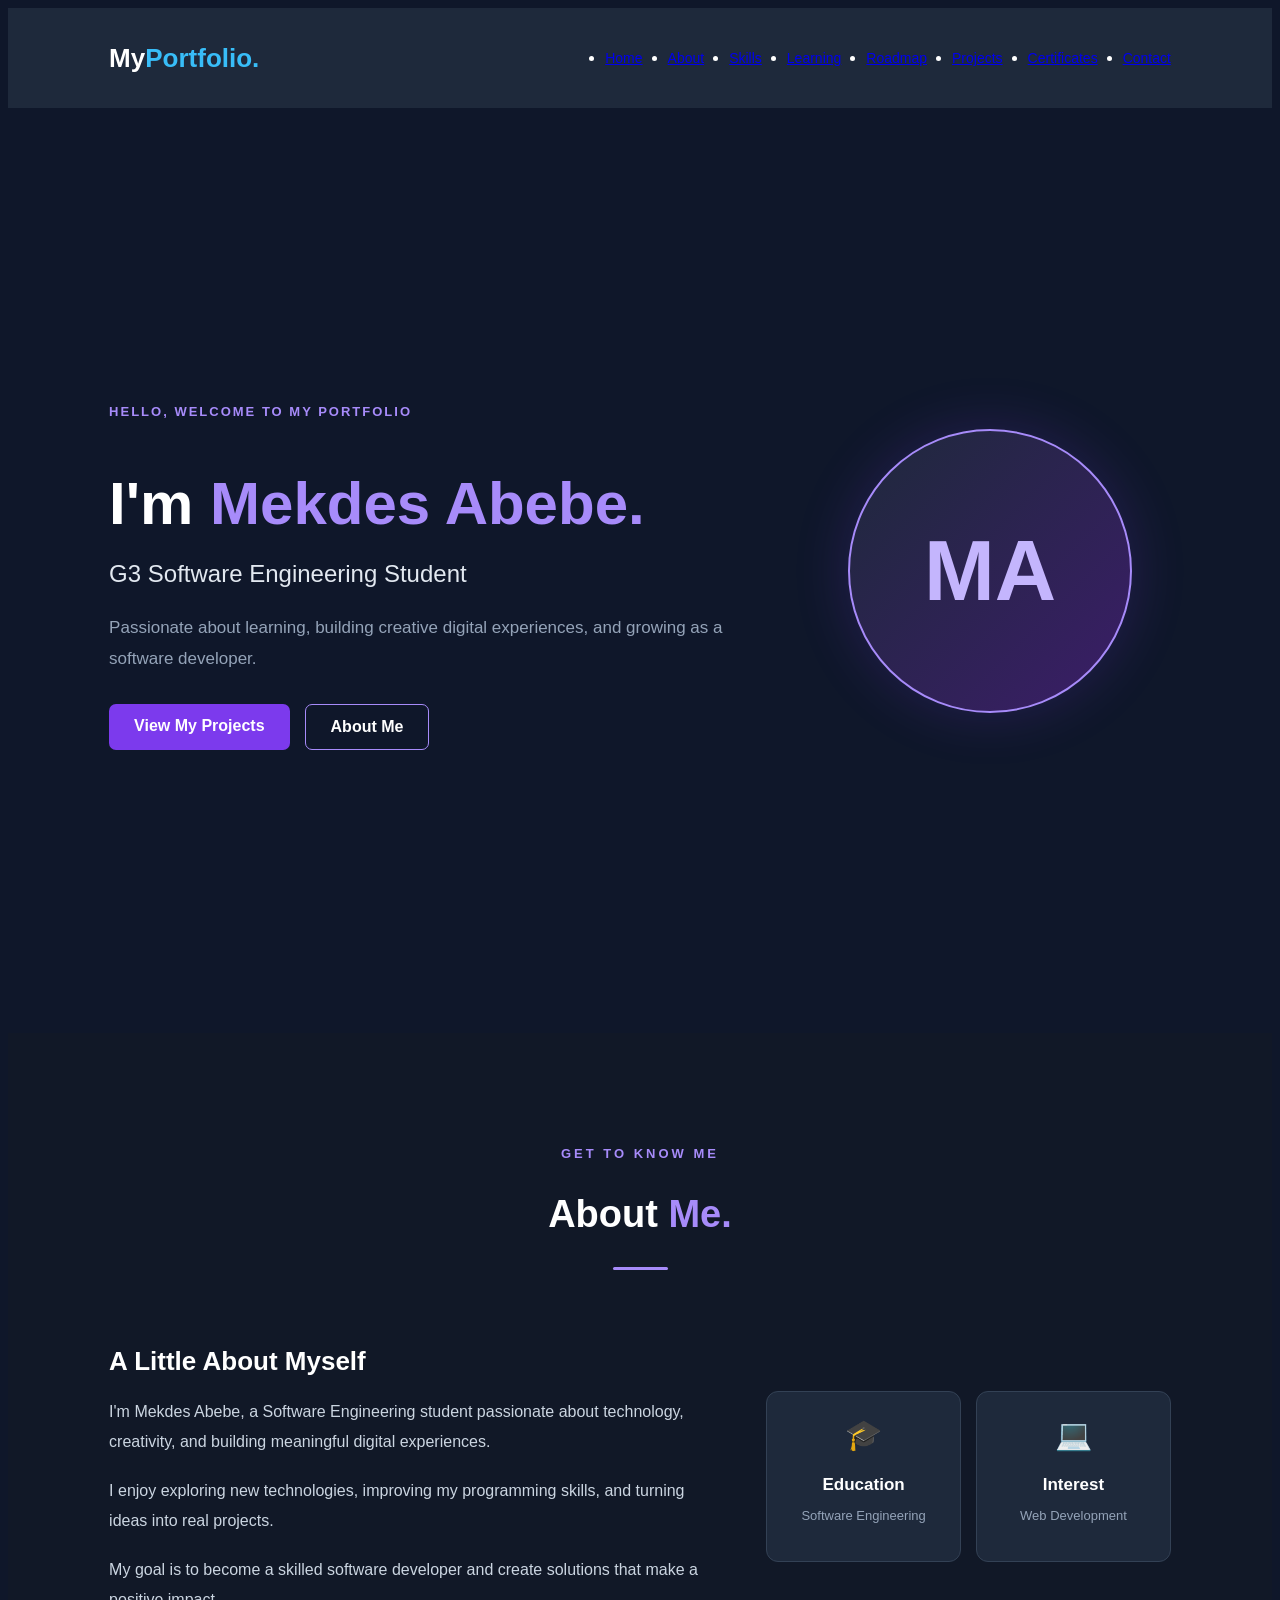
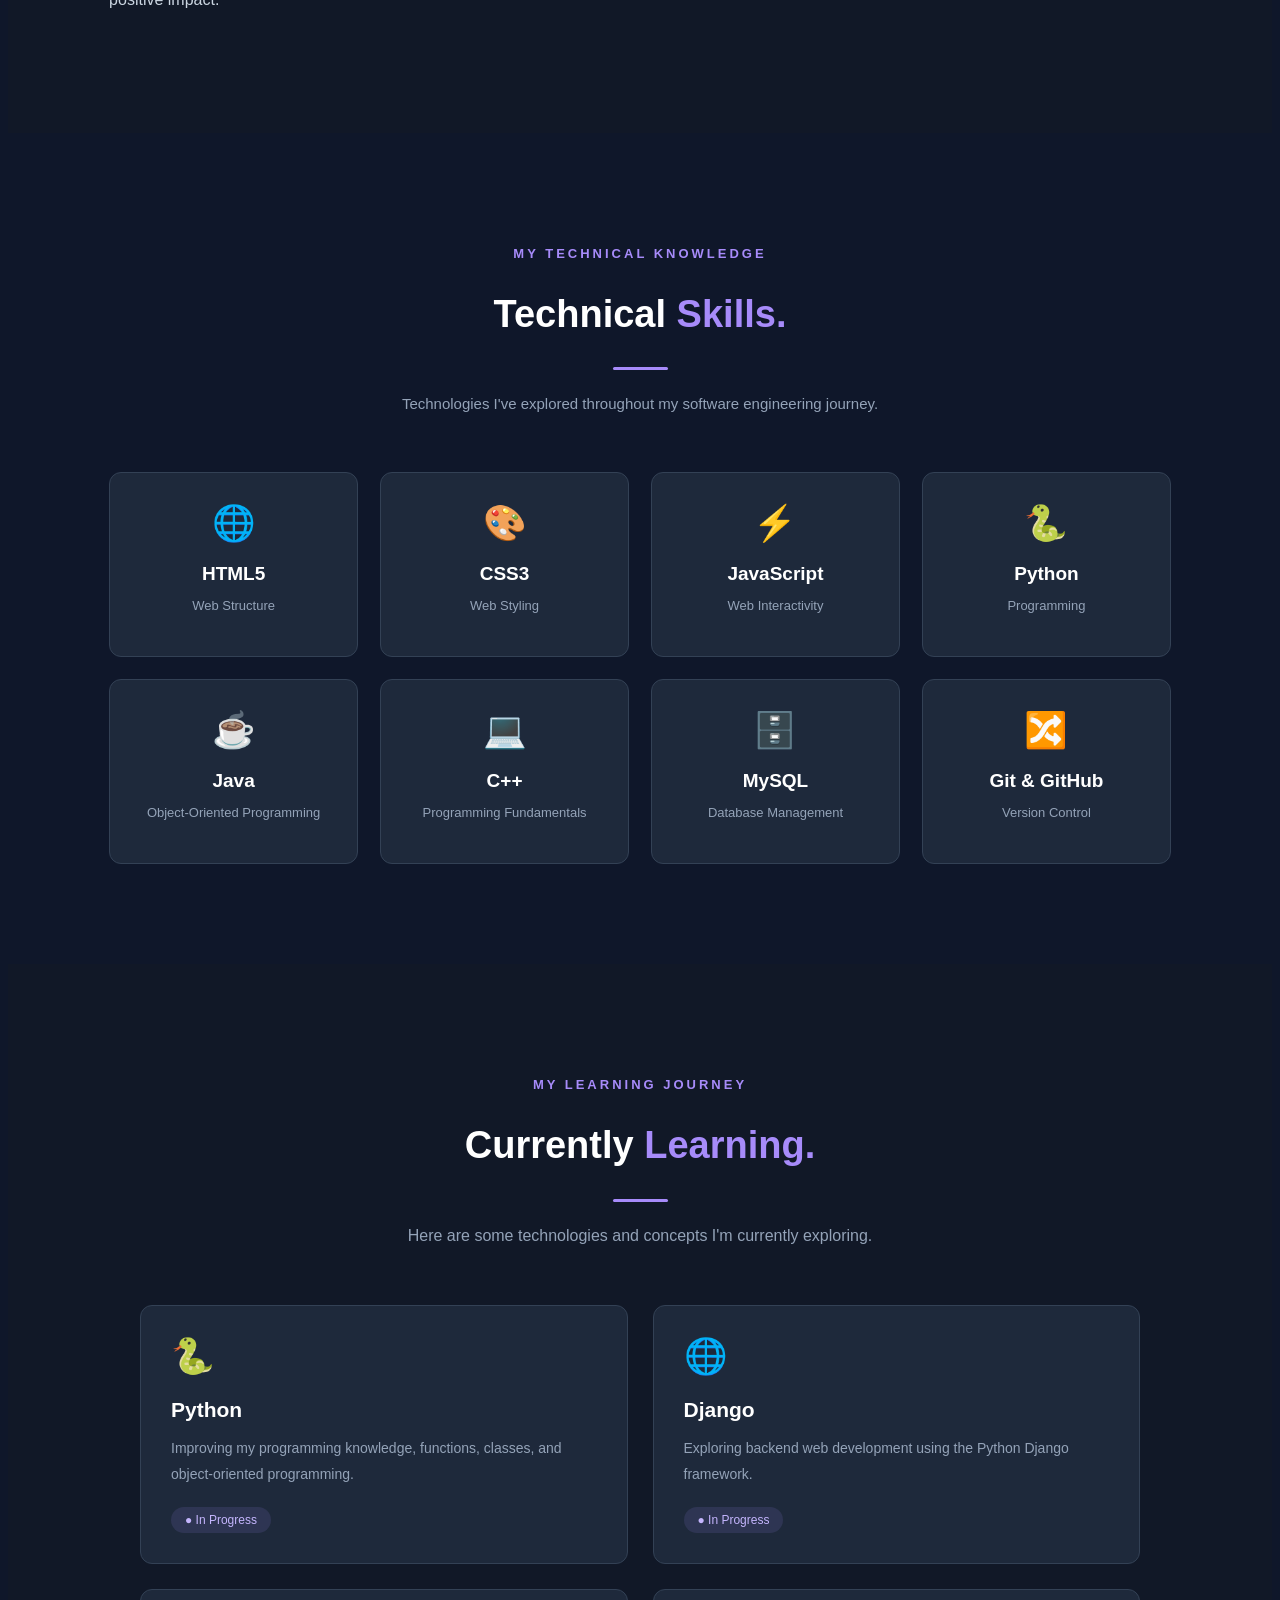
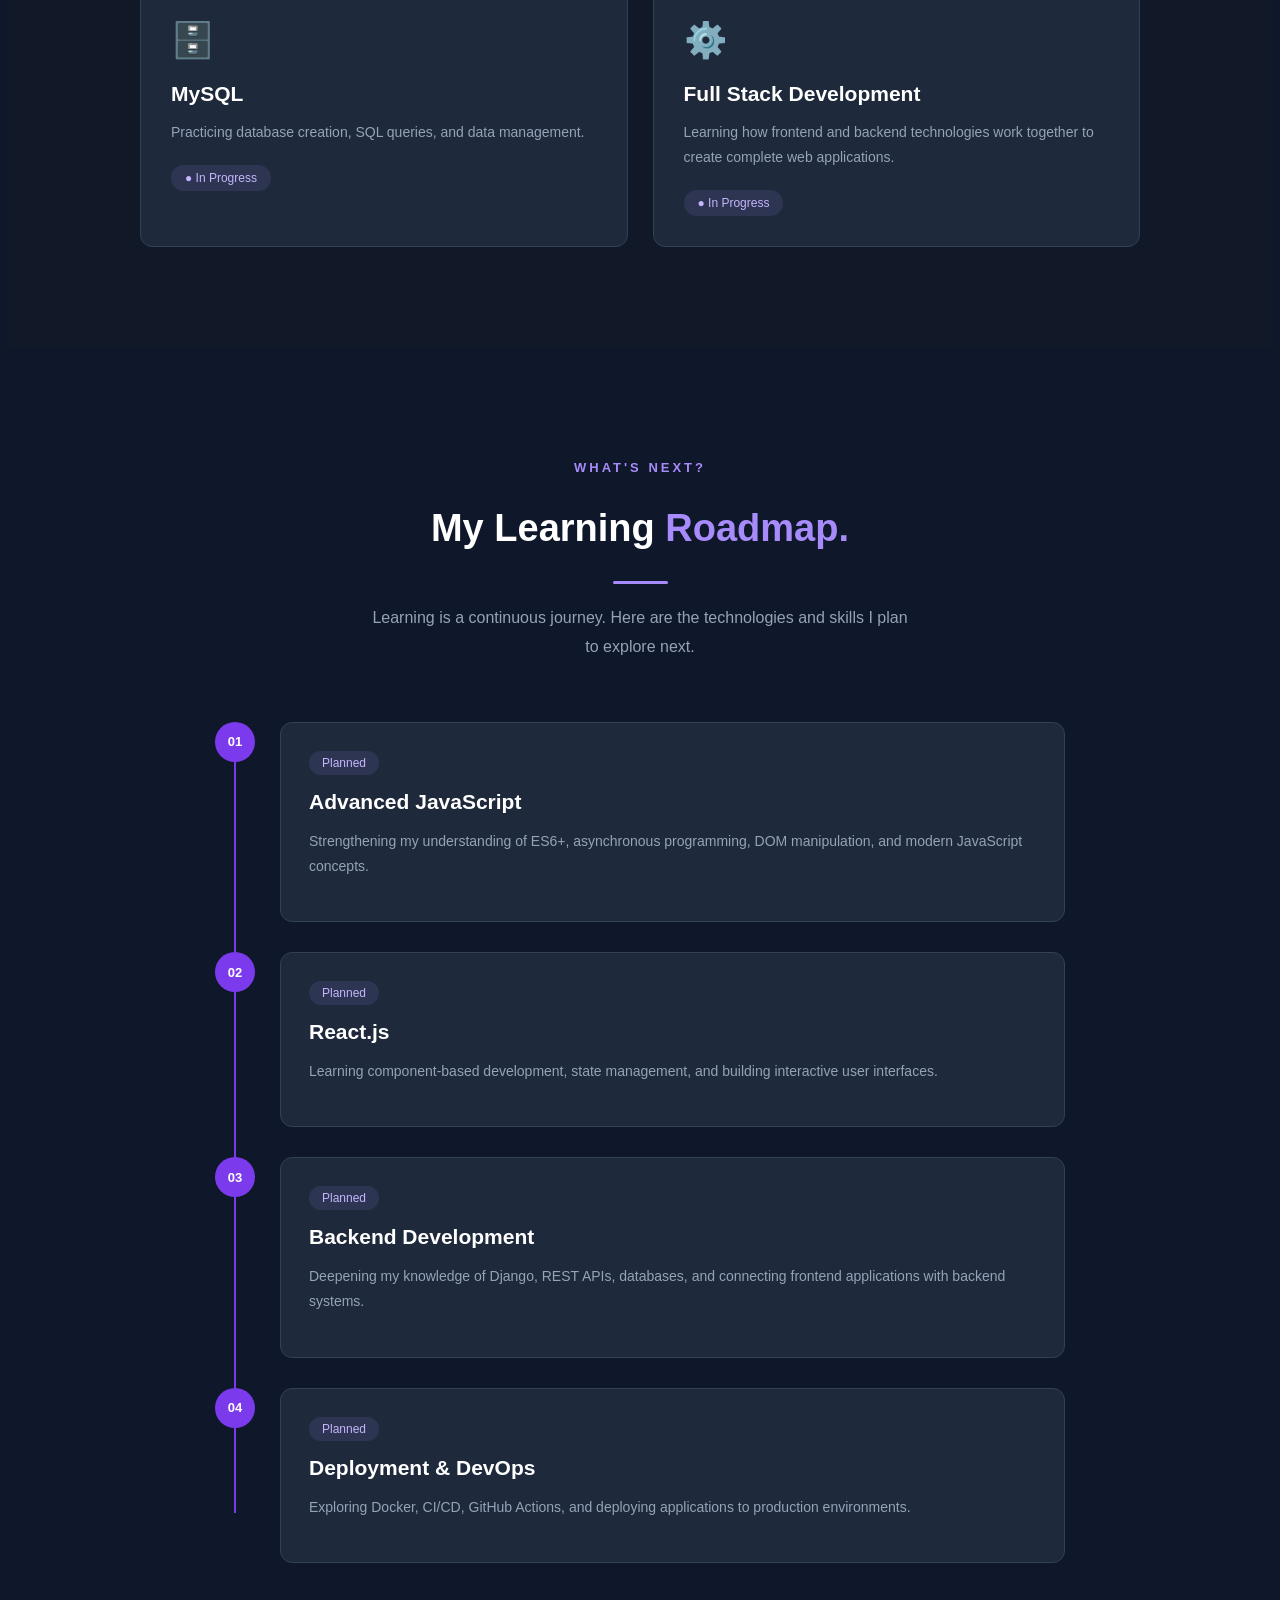
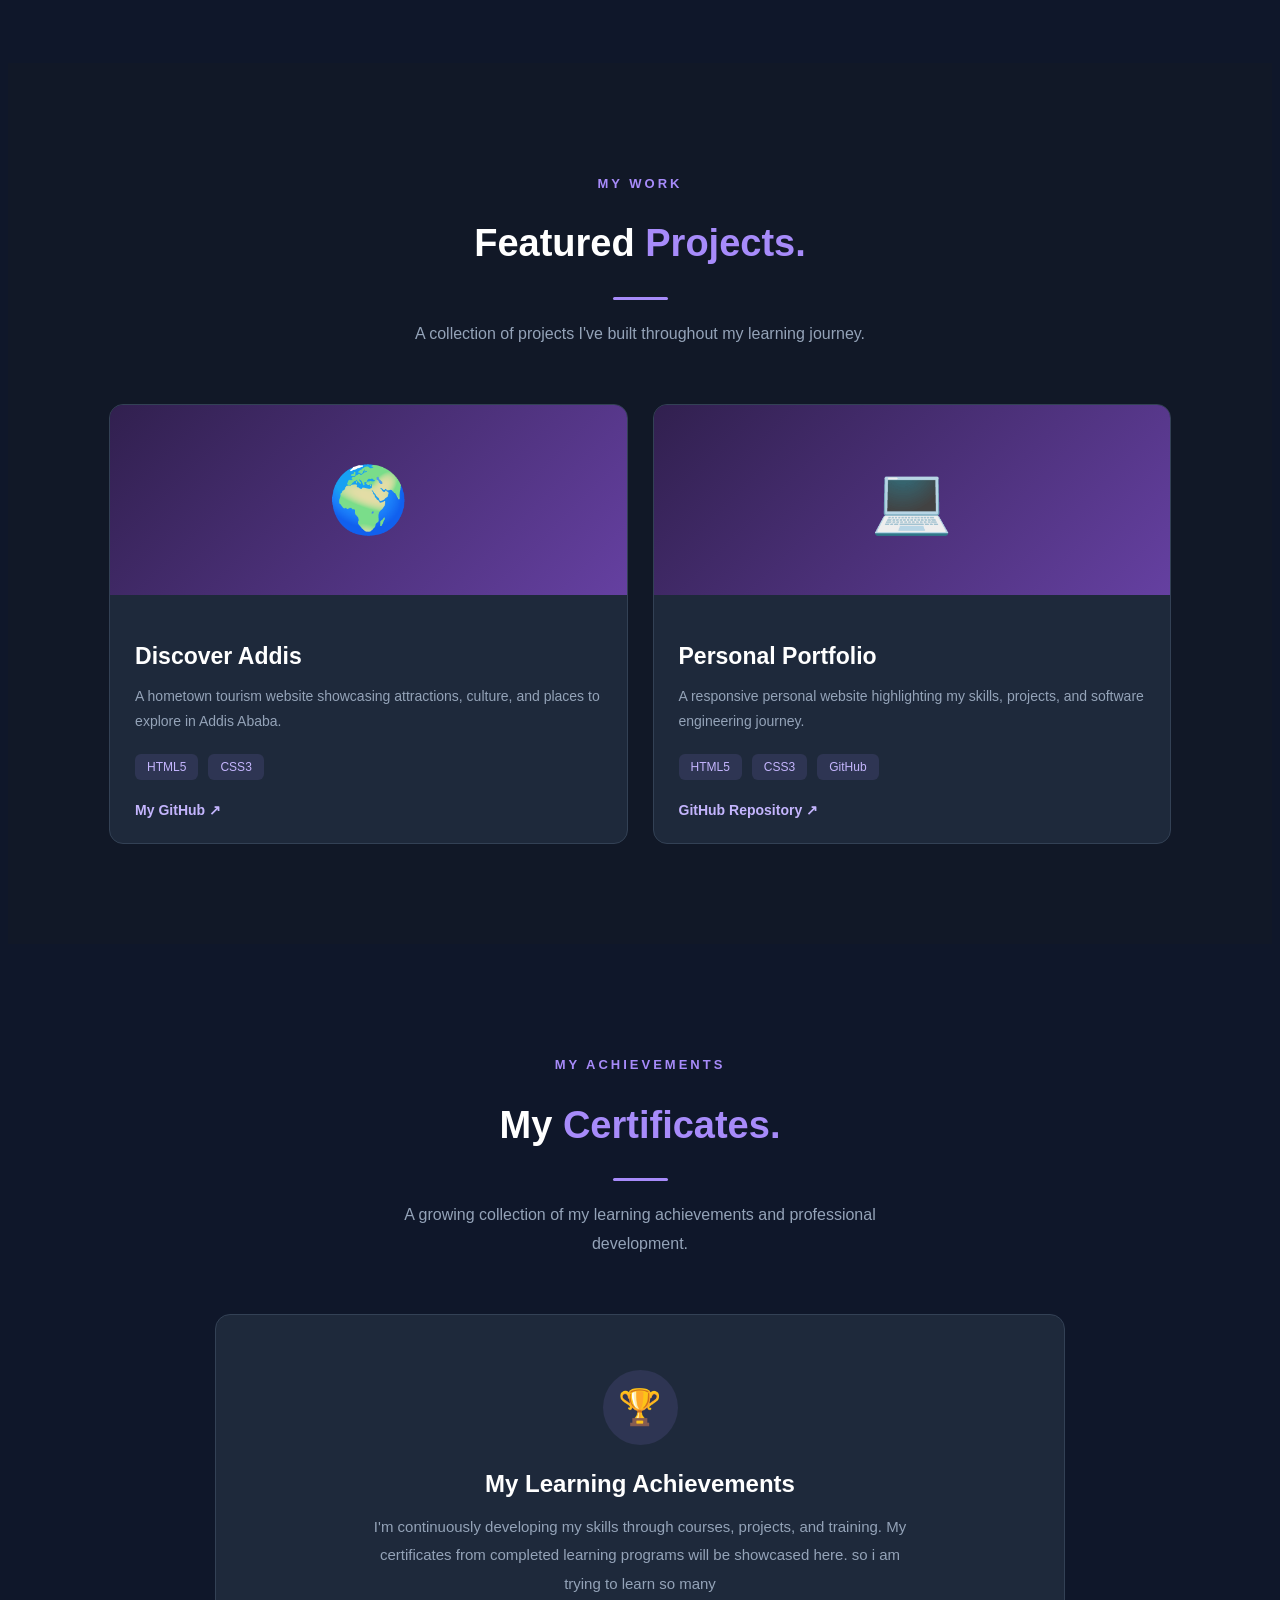
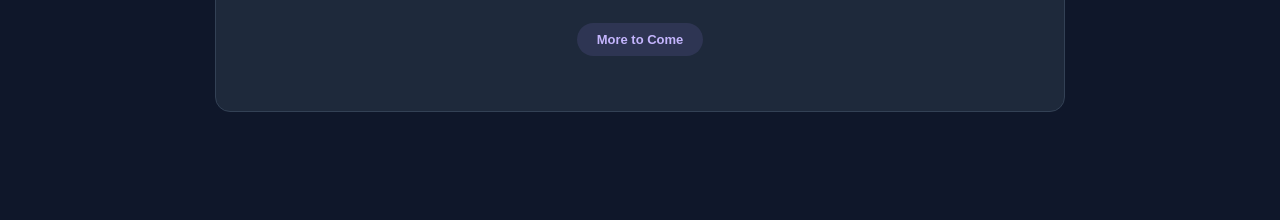
==== commit 1b255d86: "some corrections" ====
--- a/index.html
+++ b/index.html
@@ -554,7 +554,7 @@
                 I'm continuously developing my skills
                 through courses, projects, and training.
                 My certificates from completed learning
-                programs will be showcased here.
+                programs will be showcased here. so i am trying to learn so many
             </p>
 
             <span class="certificate-status">
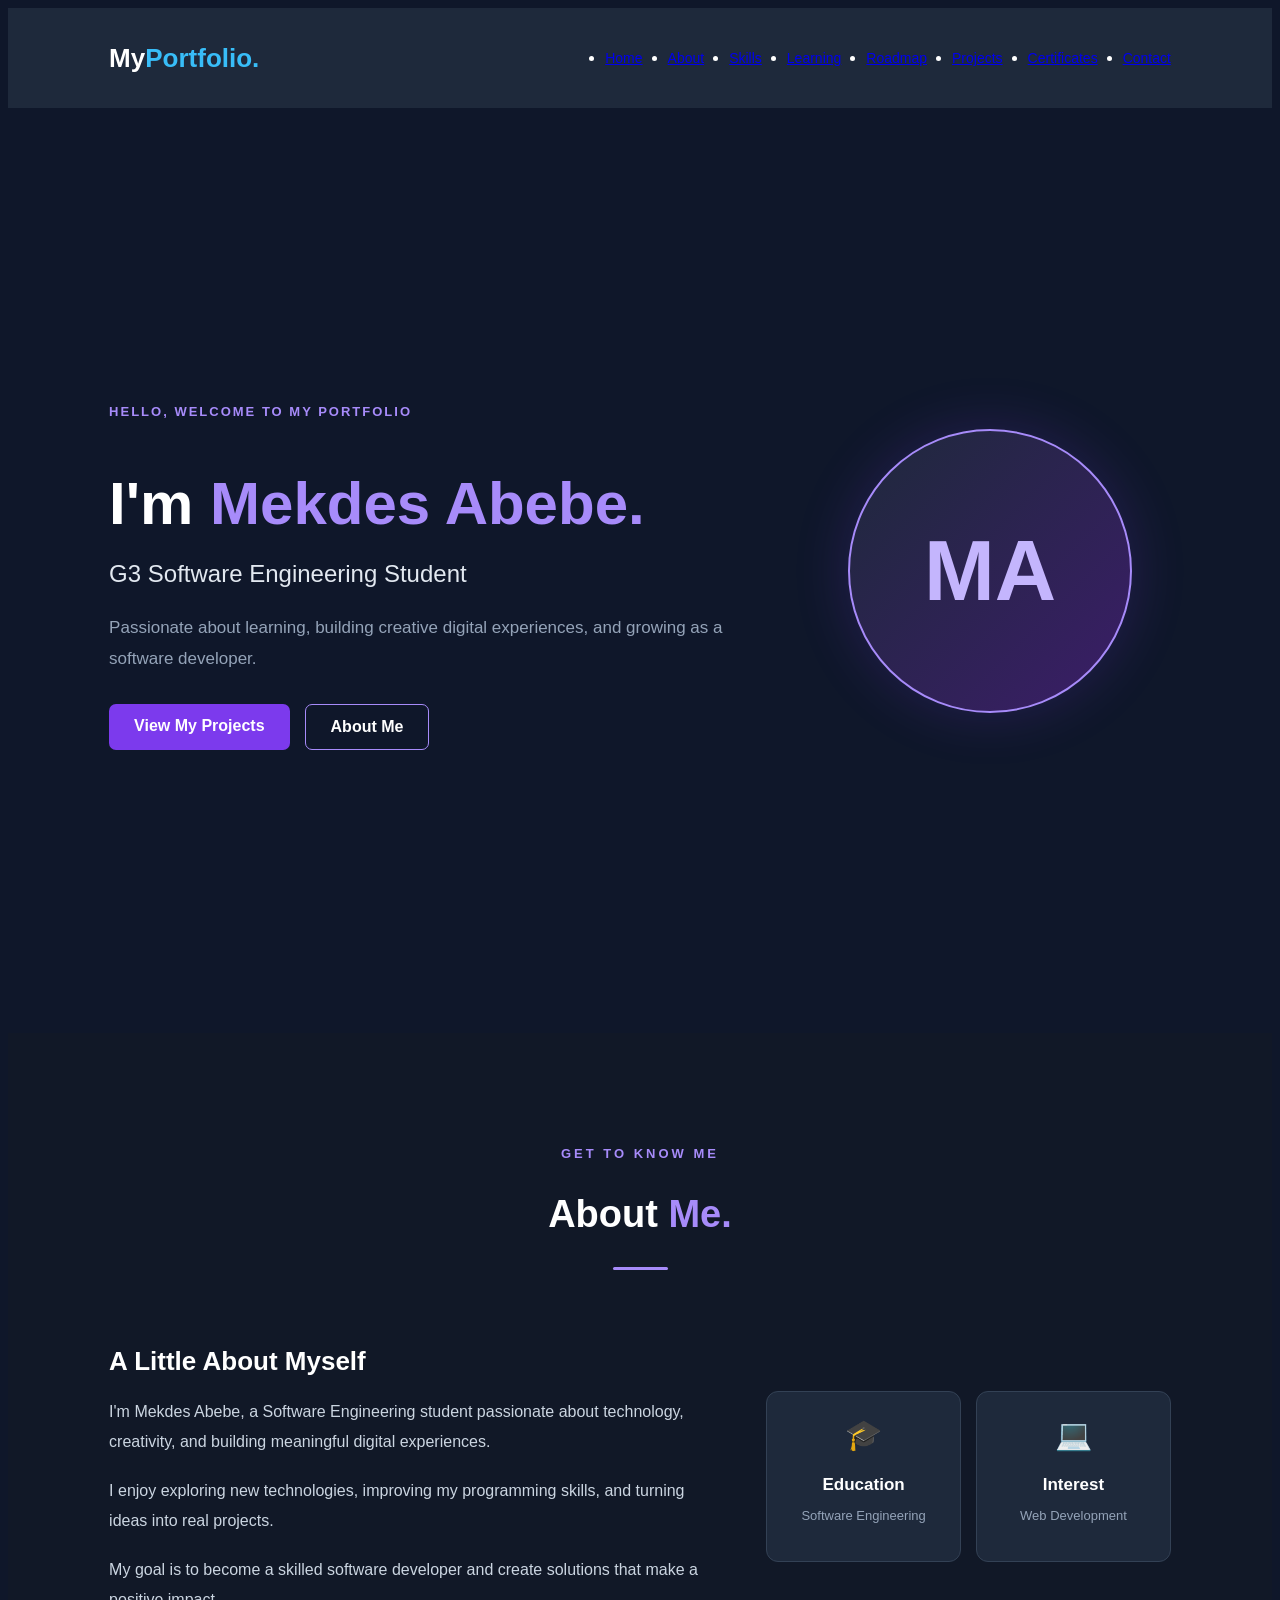
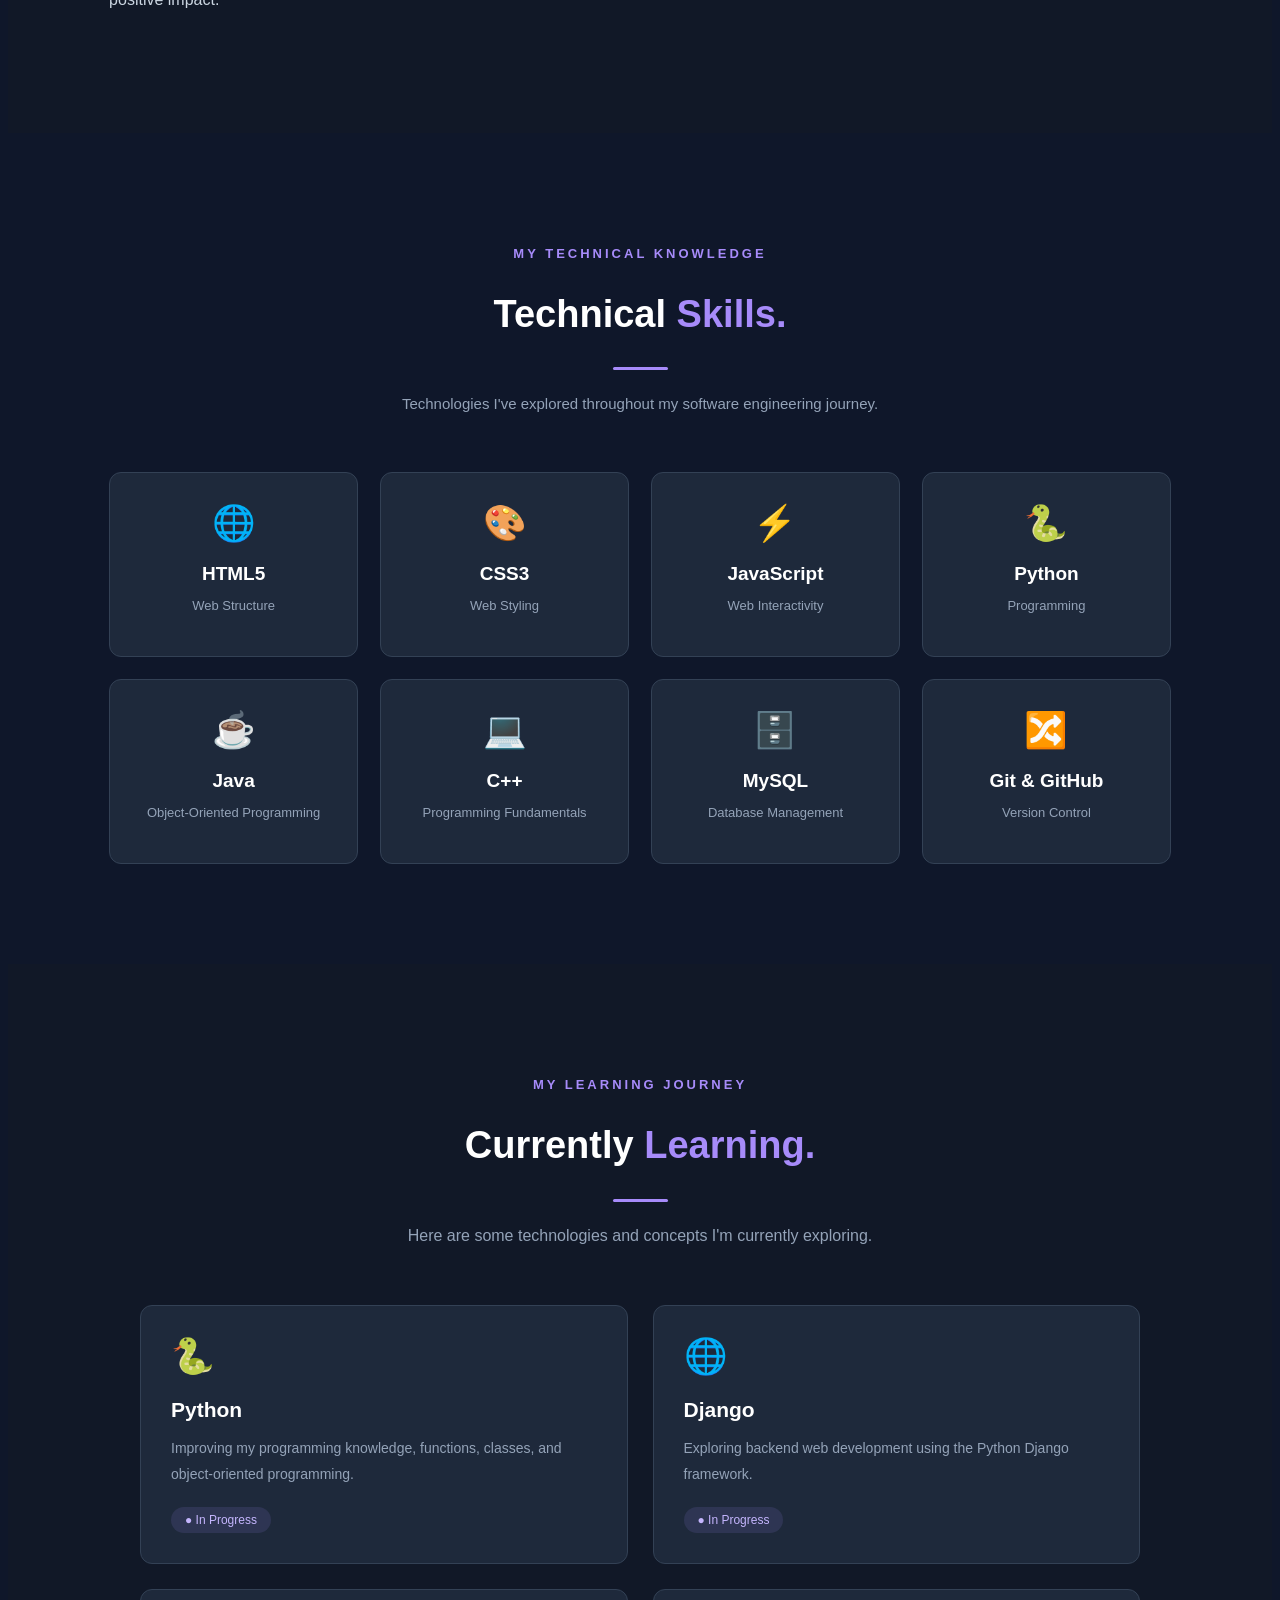
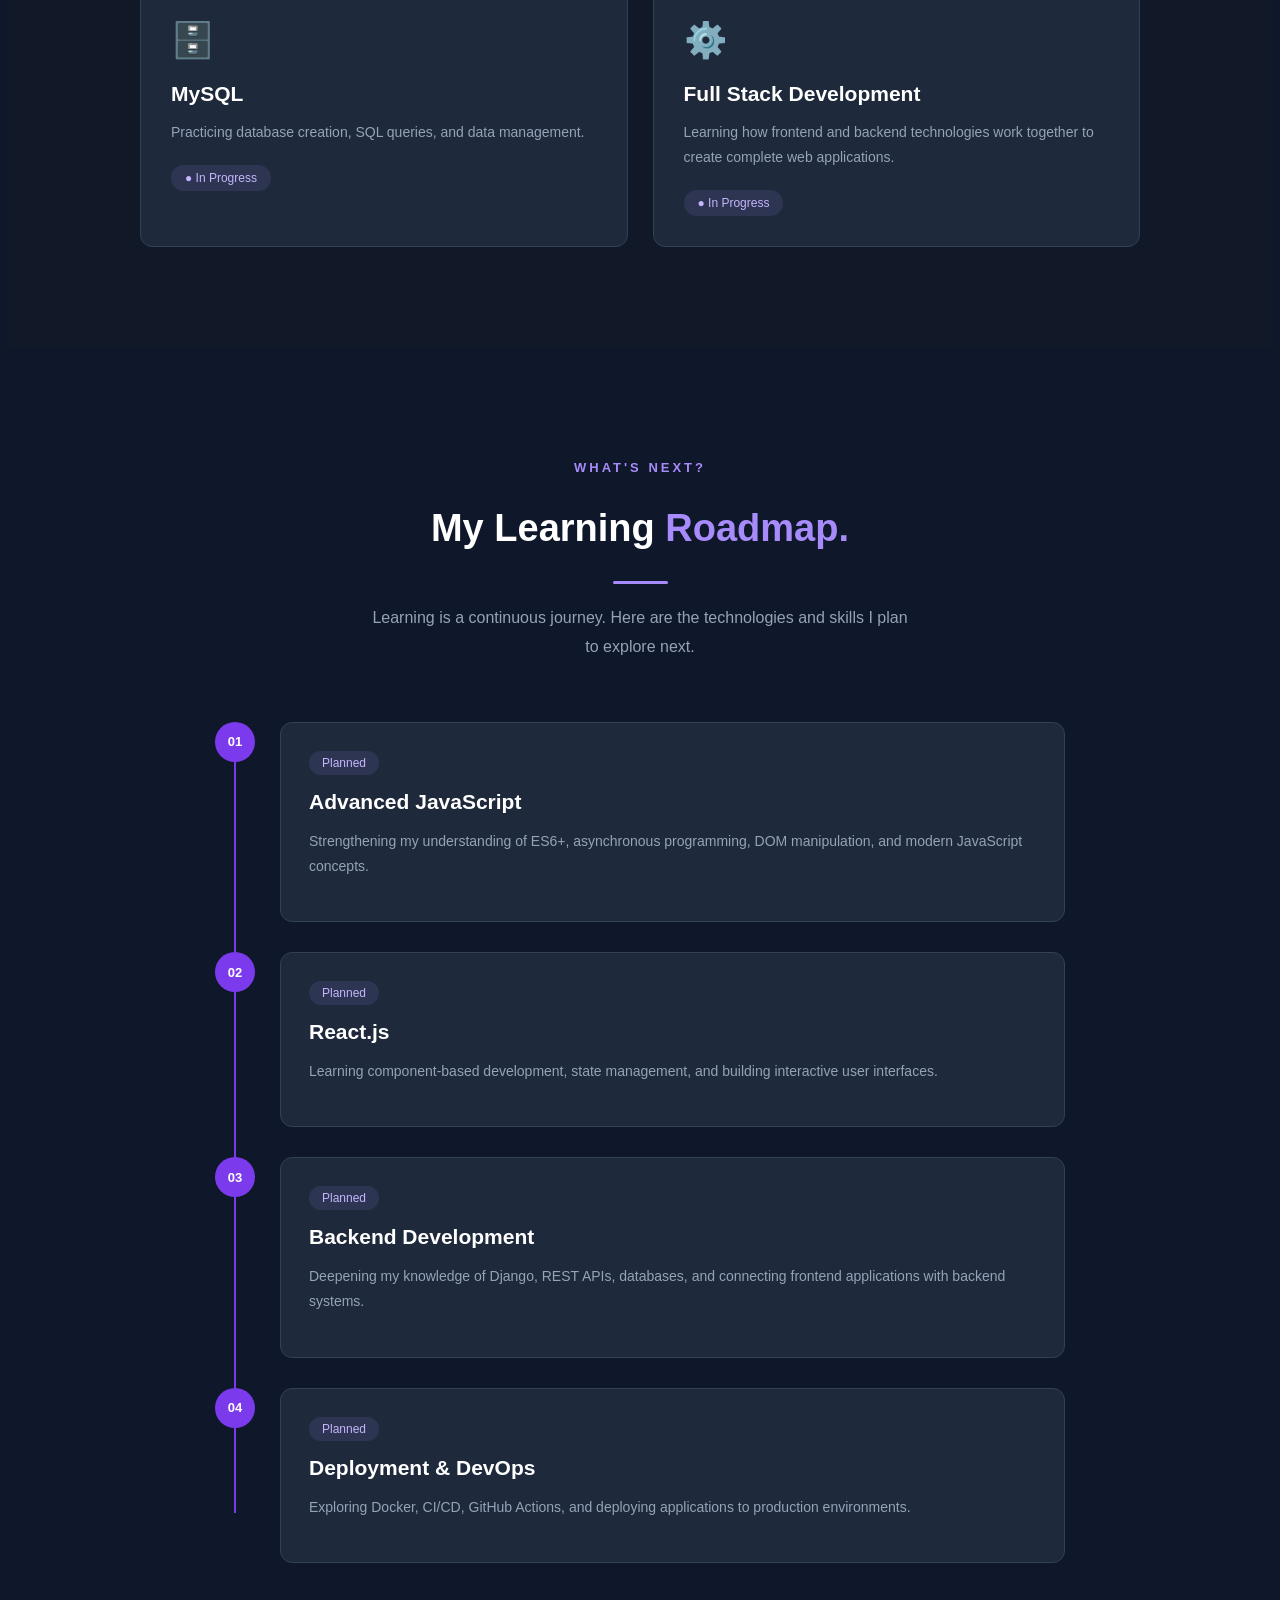
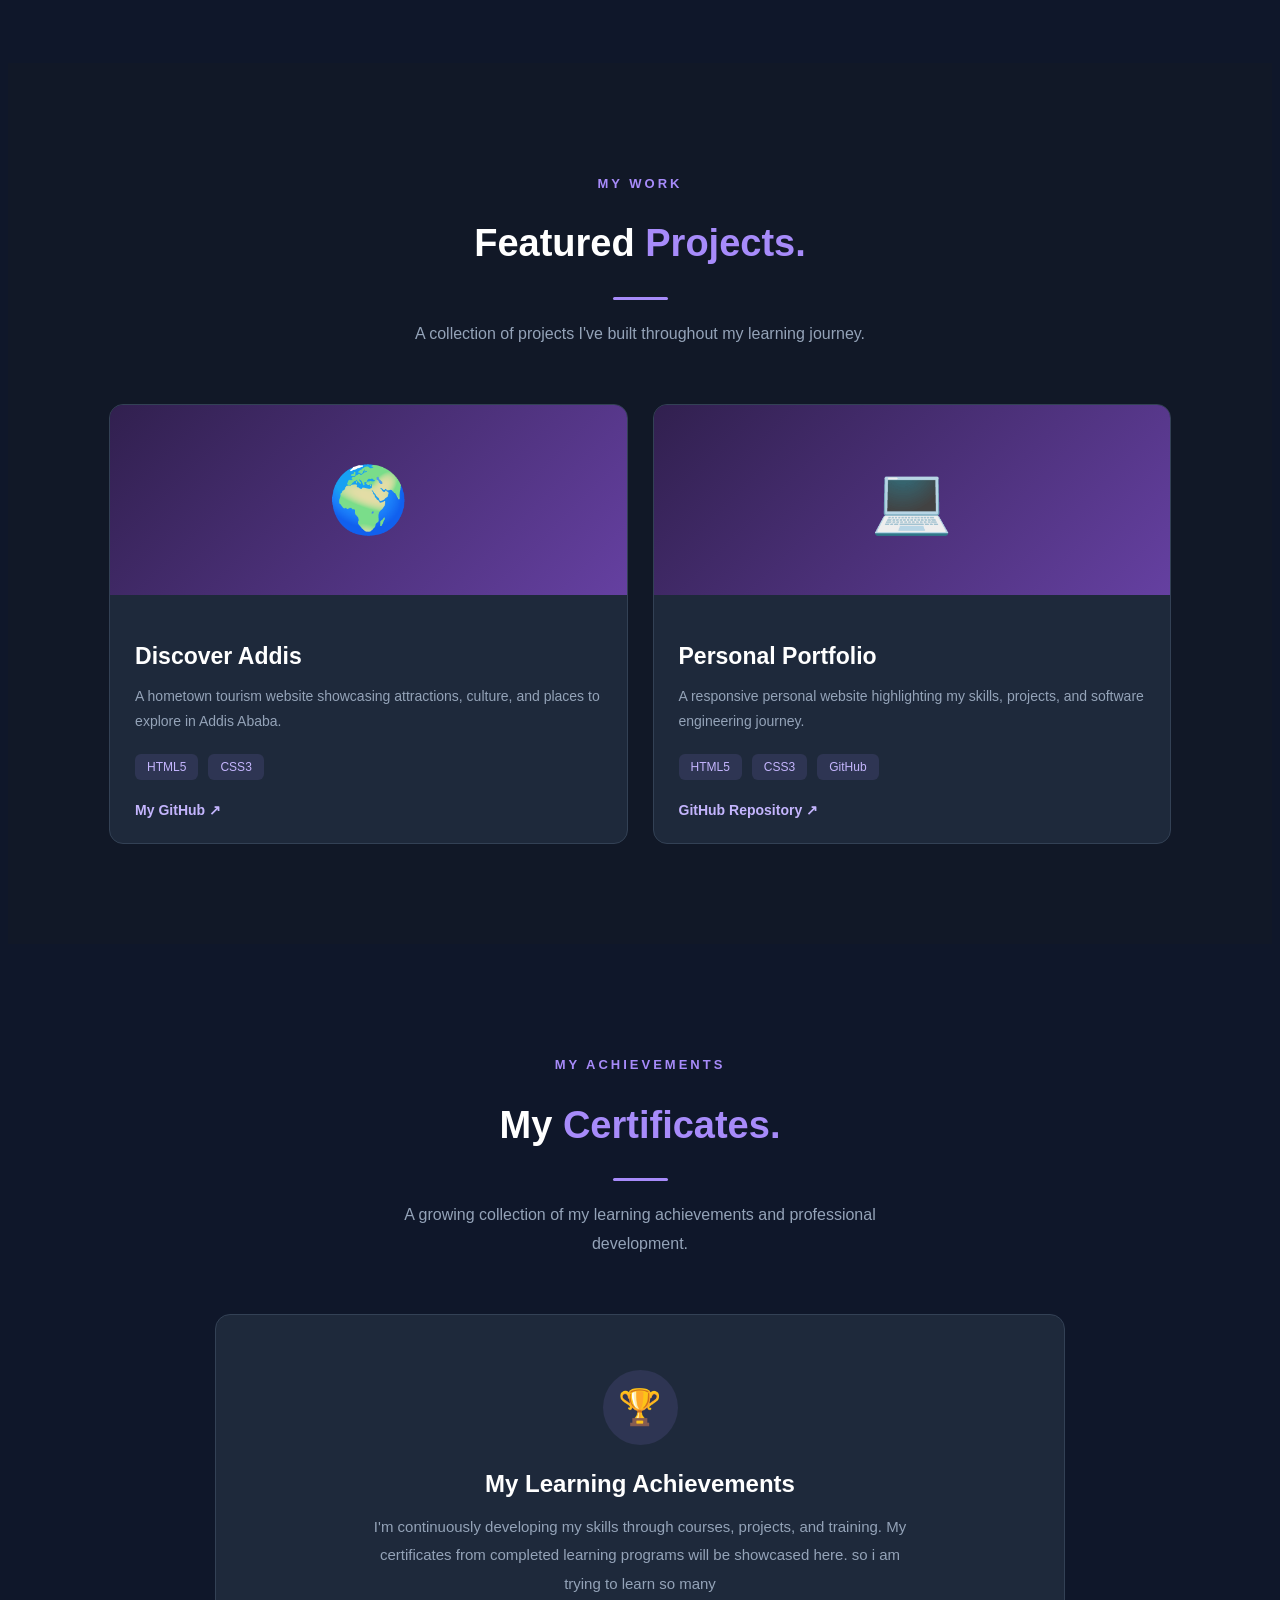
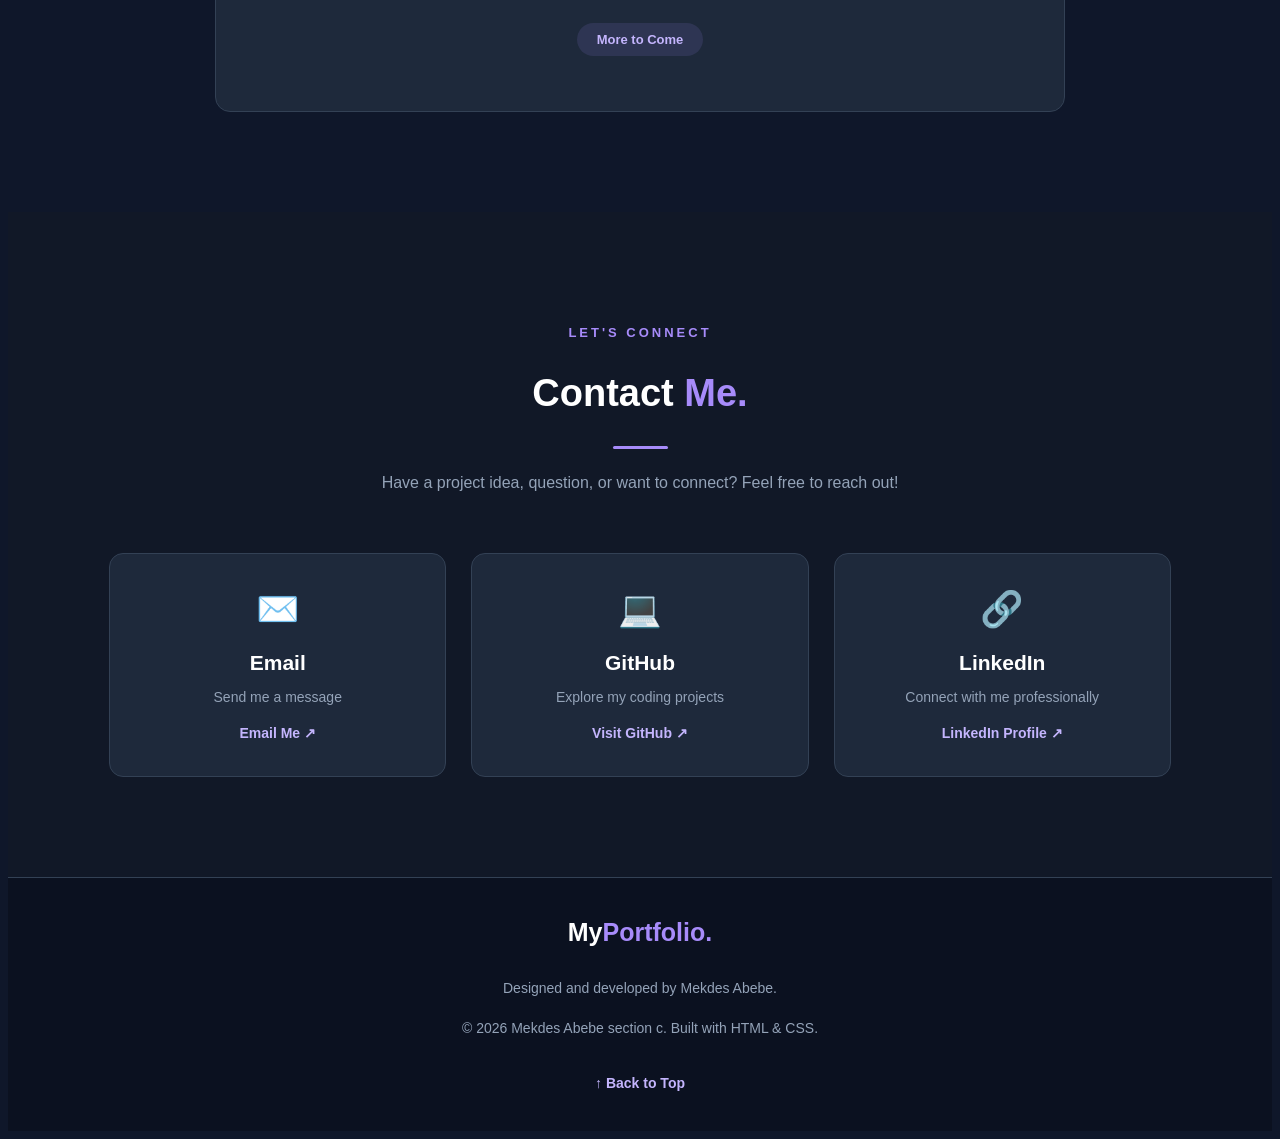
==== commit 6f0ba657: "the contact try" ====
--- a/index.html
+++ b/index.html
@@ -567,9 +567,110 @@
 
 </section>
 
+<!-- 
+     DAY 9 - CONTACT SECTION
+ -->
+
+<section class="contact" id="contact">
+
+    <div class="contact-heading">
+
+        <p class="contact-label">LET'S CONNECT</p>
+
+        <h2>Contact <span>Me.</span></h2>
+
+        <div class="contact-line"></div>
+
+        <p class="contact-intro">
+            Have a project idea, question, or want to connect?
+            Feel free to reach out!
+        </p>
+
+    </div>
+
+    <div class="contact-container">
+
+        <!-- Email -->
+        <div class="contact-card">
+
+            <div class="contact-icon">✉️</div>
+
+            <h3>Email</h3>
+
+            <p>Send me a message</p>
+
+            <!-- Replace with your actual email address -->
+            <a href="mailto:mekdesabebe219@gmail .com">
+                Email Me ↗
+            </a>
+
+        </div>
+
+        <!-- GitHub -->
+        <div class="contact-card">
+
+            <div class="contact-icon">💻</div>
+
+            <h3>GitHub</h3>
+
+            <p>Explore my coding projects</p>
+
+            <a href="https://github.com/mekdes-abebe"
+               target="_blank"
+               rel="noopener noreferrer">
+                Visit GitHub ↗
+            </a>
+
+        </div>
+
+        <!-- LinkedIn -->
+        <div class="contact-card">
+
+            <div class="contact-icon">🔗</div>
+
+            <h3>LinkedIn</h3>
+
+            <p>Connect with me professionally</p>
+
+            <!-- Replace # with your actual LinkedIn profile URL -->
+            <a href="#">
+                LinkedIn Profile ↗
+            </a>
+
+        </div>
+
+    </div>
+
+</section>
+
 
 
 
 </main>
+
+<!-- 
+     DAY 9 - FOOTER-->
+
+<footer class="footer">
+
+    <a href="#home" class="footer-logo">
+        My<span>Portfolio.</span>
+    </a>
+
+    <p>
+        Designed and developed by Mekdes Abebe.
+    </p>
+
+    <p class="footer-copy">
+        &copy; 2026 Mekdes Abebe section c.
+        Built with HTML & CSS.
+    </p>
+
+    <a href="#home" class="back-to-top">
+        ↑ Back to Top
+    </a>
+
+</footer>
+
 </body>
 </html>
--- a/style.css
+++ b/style.css
@@ -1035,3 +1035,179 @@
     }
 
 }
+
+/* ==========================
+   DAY 9 - CONTACT SECTION
+========================== */
+
+.contact {
+    padding: 100px 8%;
+    background-color: #111827;
+}
+
+/* Heading */
+
+.contact-heading {
+    text-align: center;
+    margin-bottom: 55px;
+}
+
+.contact-label {
+    color: #a78bfa;
+    font-size: 13px;
+    font-weight: bold;
+    letter-spacing: 3px;
+    margin-bottom: 12px;
+}
+
+.contact-heading h2 {
+    font-size: 38px;
+    color: white;
+}
+
+.contact-heading h2 span {
+    color: #a78bfa;
+}
+
+.contact-line {
+    width: 55px;
+    height: 3px;
+    background-color: #a78bfa;
+    border-radius: 5px;
+    margin: 15px auto;
+}
+
+.contact-intro {
+    color: #94a3b8;
+    line-height: 1.8;
+    max-width: 550px;
+    margin: 20px auto;
+}
+
+/* Contact Cards */
+
+.contact-container {
+    display: grid;
+    grid-template-columns: repeat(3, minmax(0, 1fr));
+    gap: 25px;
+    max-width: 1100px;
+    margin: auto;
+}
+
+.contact-card {
+    background: #1e293b;
+    border: 1px solid #334155;
+    border-radius: 14px;
+    padding: 35px 20px;
+    text-align: center;
+    transition: 0.3s ease;
+}
+
+.contact-card:hover {
+    transform: translateY(-7px);
+    border-color: #a78bfa;
+}
+
+.contact-icon {
+    font-size: 35px;
+    margin-bottom: 18px;
+}
+
+.contact-card h3 {
+    color: white;
+    font-size: 21px;
+    margin-bottom: 12px;
+}
+
+.contact-card p {
+    color: #94a3b8;
+    font-size: 14px;
+    margin-bottom: 20px;
+}
+
+.contact-card a {
+    display: inline-block;
+    color: #c4b5fd;
+    text-decoration: none;
+    font-weight: bold;
+    font-size: 14px;
+    transition: color 0.3s ease;
+}
+
+.contact-card a:hover {
+    color: white;
+}
+
+/* ==========================
+   FOOTER
+========================== */
+
+.footer {
+    background: #0b1120;
+    border-top: 1px solid #334155;
+    padding: 40px 8%;
+    text-align: center;
+}
+
+.footer-logo {
+    display: inline-block;
+    color: white;
+    font-size: 25px;
+    font-weight: bold;
+    text-decoration: none;
+    margin-bottom: 15px;
+}
+
+.footer-logo span {
+    color: #a78bfa;
+}
+
+.footer p {
+    color: #94a3b8;
+    font-size: 14px;
+    line-height: 1.8;
+}
+
+.footer-copy {
+    margin-top: 15px;
+}
+
+.back-to-top {
+    display: inline-block;
+    margin-top: 20px;
+    color: #c4b5fd;
+    text-decoration: none;
+    font-size: 14px;
+    font-weight: bold;
+}
+
+.back-to-top:hover {
+    color: white;
+}
+
+/* Responsive Design */
+
+@media (max-width: 800px) {
+
+    .contact-container {
+        grid-template-columns: 1fr;
+        max-width: 450px;
+    }
+
+}
+
+@media (max-width: 480px) {
+
+    .contact {
+        padding: 70px 6%;
+    }
+
+    .contact-heading h2 {
+        font-size: 30px;
+    }
+
+    .footer {
+        padding: 35px 6%;
+    }
+
+}
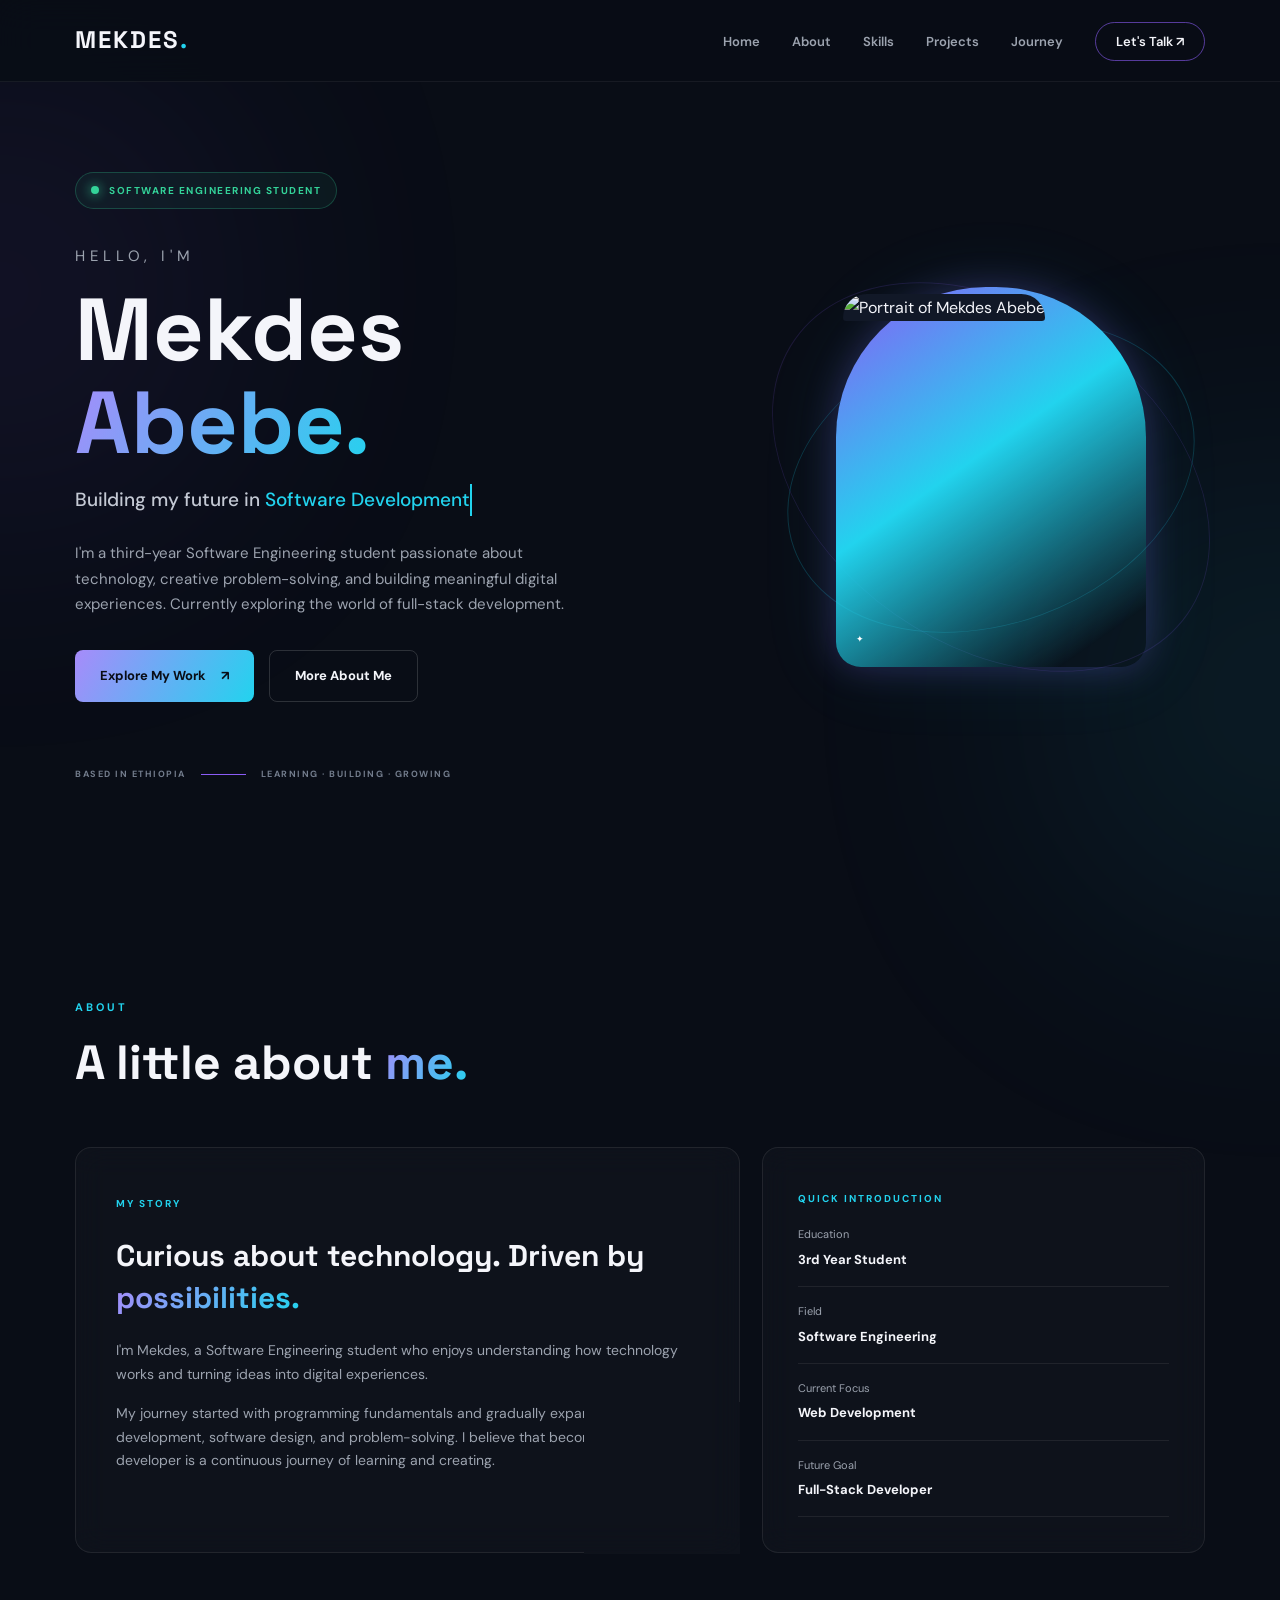
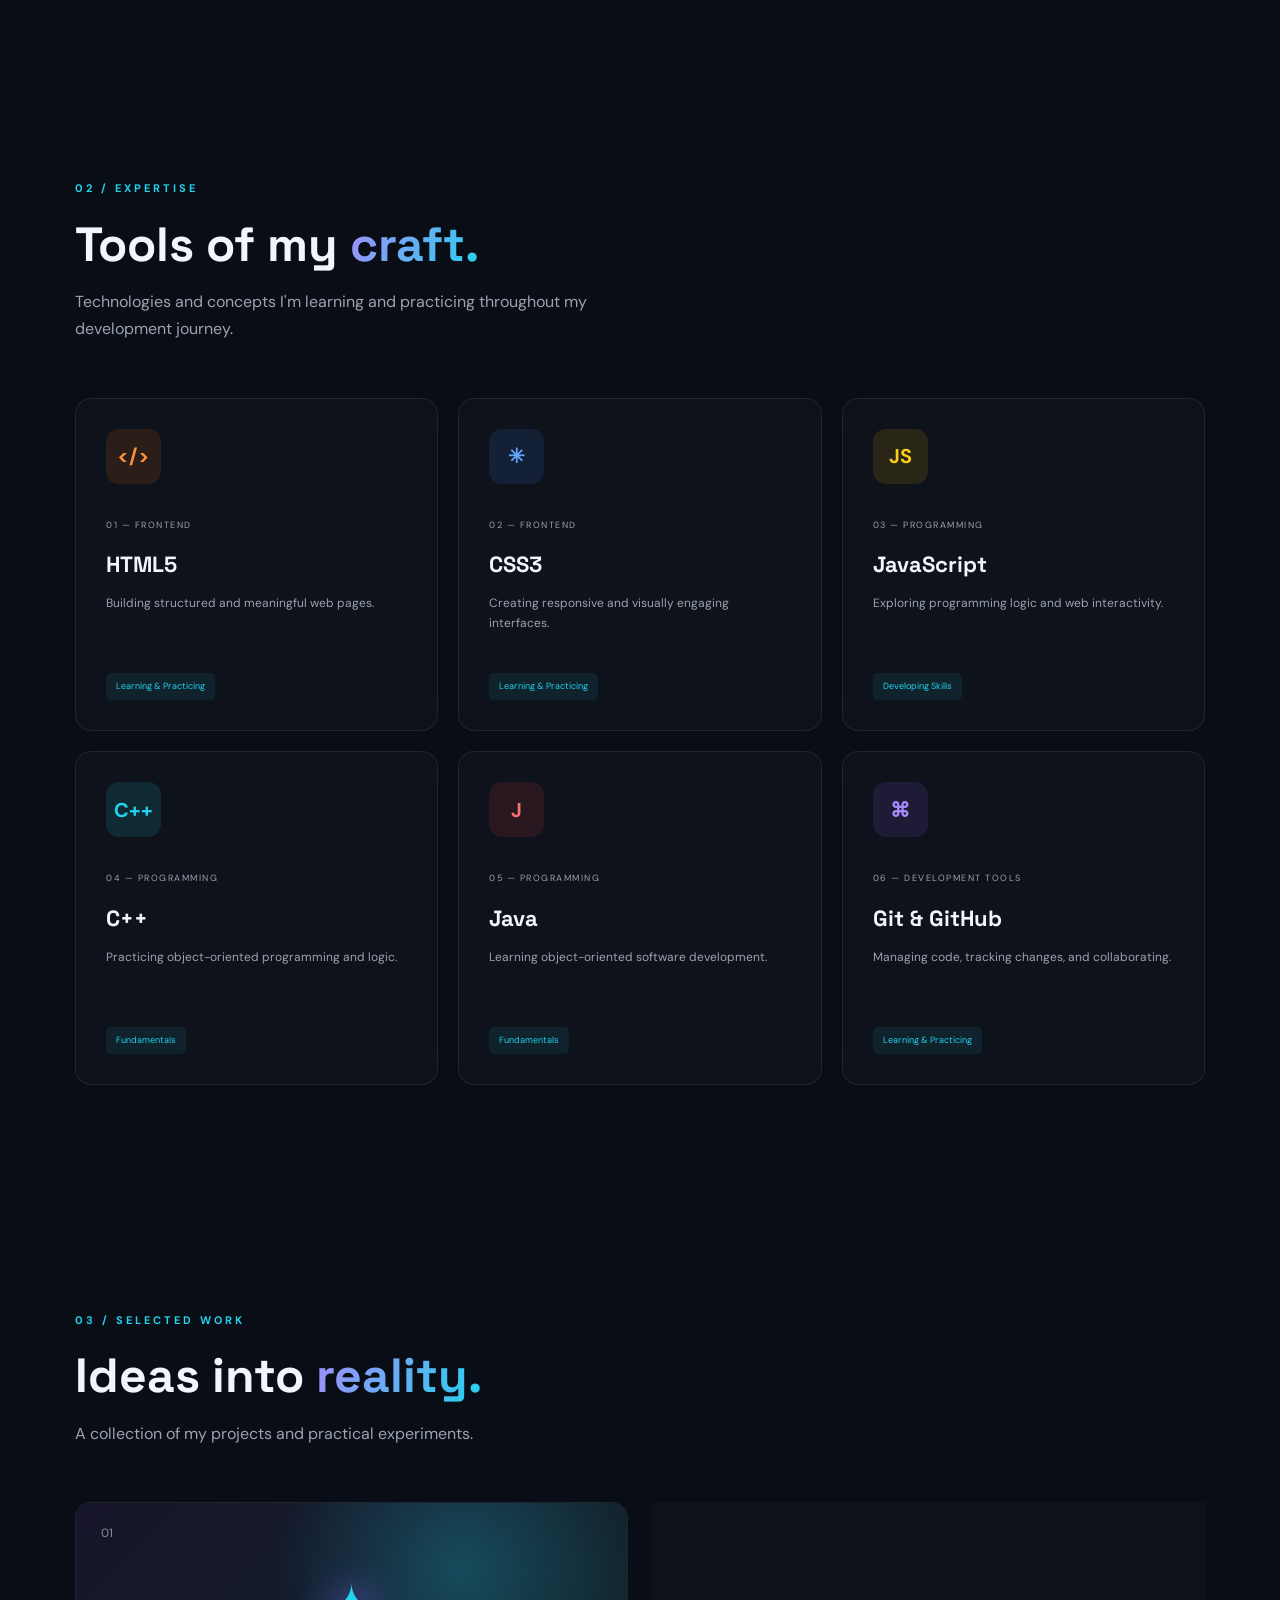
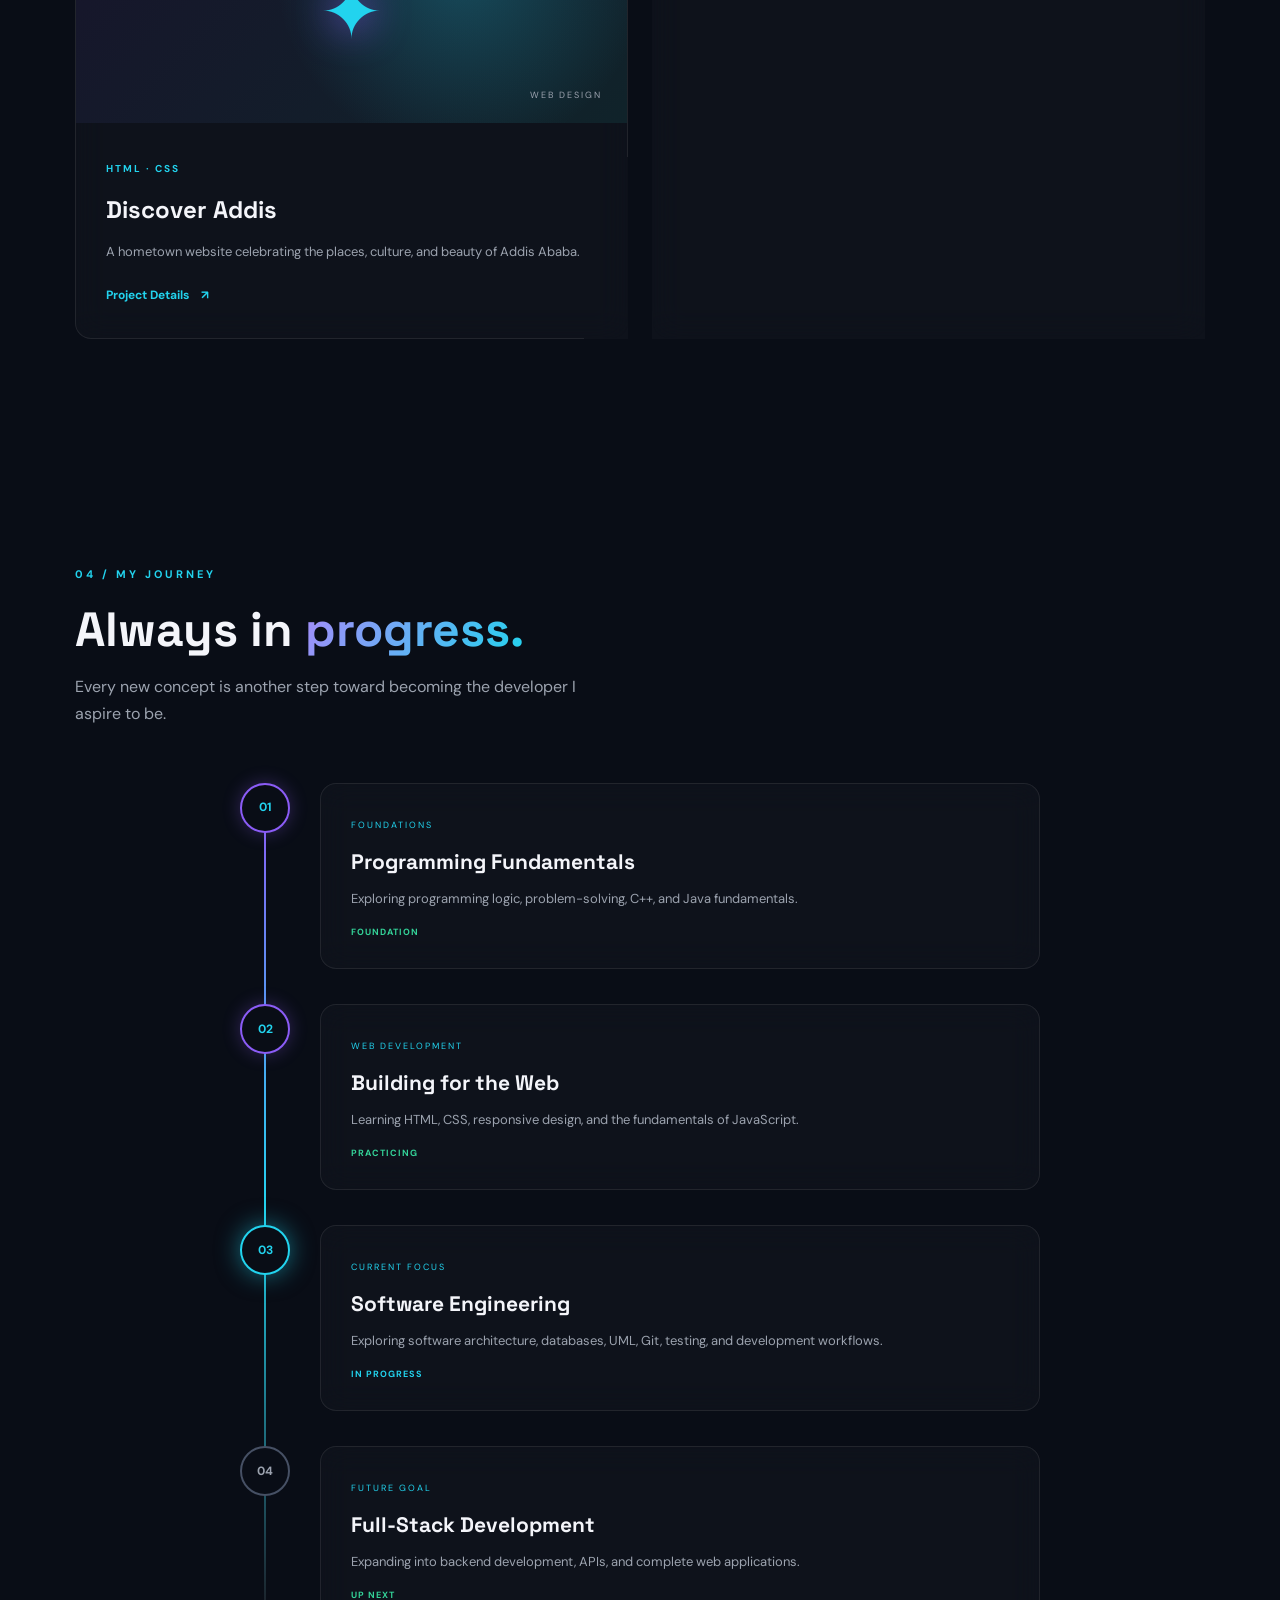
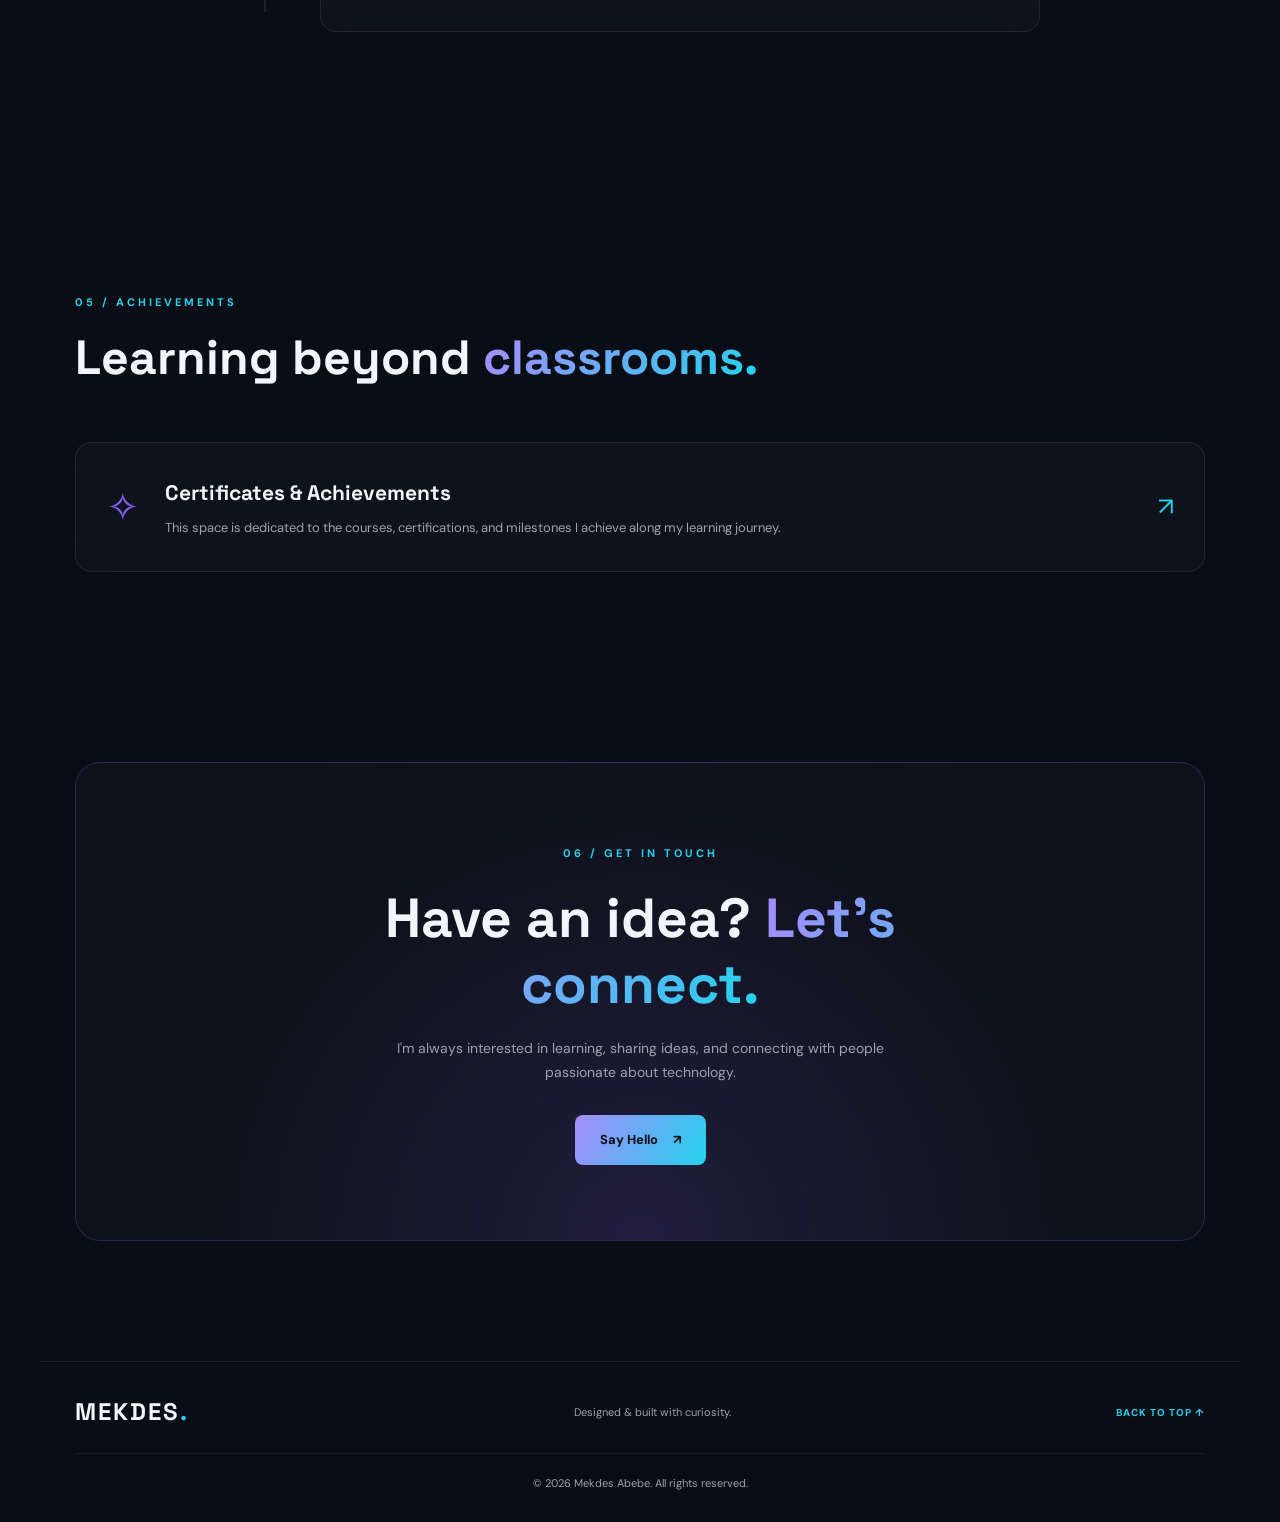
==== commit 005cfd5e: "all more futures" ====
--- a/index.html
+++ b/index.html
@@ -1,676 +1,460 @@
 
+<!DOCTYPE html>
 <html lang="en">
 <head>
     <meta charset="UTF-8">
     <meta name="viewport" content="width=device-width, initial-scale=1.0">
-    <title>mekdes's Portfolio</title>
+
+    <title>Mekdes Abebe | Developer Portfolio</title>
+
     <link rel="stylesheet" href="style.css">
+
+    <!-- Google Fonts -->
+    <link rel="preconnect" href="https://fonts.googleapis.com">
+    <link rel="preconnect" href="https://fonts.gstatic.com" crossorigin>
+
+    <link href="https://fonts.googleapis.com/css2?family=DM+Sans:wght@400;500;600;700;800&family=Space+Grotesk:wght@400;500;600;700&display=swap" rel="stylesheet">
+    <link rel="stylesheet" href=try.css>
 </head>
+
 <body>
 
-    <!-- Navigation Bar -->
-  
-<header>
-    <nav class="navbar">
-
-        <a href="#home" class="logo">My<span>Portfolio.</span></a>
-
-        <ul class="nav-links">
-            <li><a href="#home">Home</a></li>
-            <li><a href="#about">About</a></li>
-            <li><a href="#skills">Skills</a></li>
-            <li><a href="#learning">Learning</a></li>
-            <li><a href="#roadmap">Roadmap</a></li>
-            <li><a href="#projects">Projects</a></li>
-            <li><a href="#certificates">Certificates</a></li>
-            <li><a href="#contact">Contact</a></li>
-        </ul>
-
-    </nav>
-</header>
-
-    
-<main>
-
-    <!-- HERO SECTION -->
-    <section class="hero" id="home">
-
-        <div class="hero-content">
-
-            <p class="hero-greeting">
-                HELLO, WELCOME TO MY PORTFOLIO
-            </p>
-
-            <h1>
-                I'm <span>Mekdes Abebe.</span>
-            </h1>
-
-            <h2> G3 Software Engineering Student</h2>
-
-            <p class="hero-description">
-                Passionate about learning, building creative
-                digital experiences, and growing as a
-                software developer.
-            </p>
-
-            <div class="hero-buttons">
-
-                <a href="#projects" class="btn primary">
-                    View My Projects
+    <!-- Background decoration -->
+    <div class="ambient ambient-one"></div>
+    <div class="ambient ambient-two"></div>
+
+    <!-- NAVIGATION -->
+    <header class="header">
+        <nav class="navbar">
+
+            <a href="#home" class="logo">
+                MEKDES<span>.</span>
+            </a>
+
+            <ul class="nav-links">
+                <li><a href="#home">Home</a></li>
+                <li><a href="#about">About</a></li>
+                <li><a href="#skills">Skills</a></li>
+                <li><a href="#projects">Projects</a></li>
+                <li><a href="#journey">Journey</a></li>
+                <li><a href="#contact" class="nav-contact">Let's Talk ↗</a></li>
+            </ul>
+
+        </nav>
+    </header>
+
+
+    <main>
+
+        <!-- HERO SECTION -->
+        <section class="hero section" id="home">
+
+            <div class="hero-content">
+
+                <div class="availability">
+                    <span class="status-dot"></span>
+                    SOFTWARE ENGINEERING STUDENT
+                </div>
+
+                <p class="hero-intro">HELLO, I'M</p>
+
+                <h1>
+                    Mekdes 
+                    <span class="gradient-text">Abebe.</span>
+                </h1>
+
+                <h2 class="hero-role">
+                    Building my future in
+                    <span class="typing">Software Development</span>
+                </h2>
+
+                <p class="hero-description">
+                    I'm a third-year Software Engineering student
+                    passionate about technology, creative problem-solving,
+                    and building meaningful digital experiences.
+                    Currently exploring the world of full-stack development.
+                </p>
+
+                <div class="hero-buttons">
+                    <a href="#projects" class="btn btn-primary">
+                        Explore My Work <span>↗</span>
+                    </a>
+
+                    <a href="#about" class="btn btn-outline">
+                        More About Me
+                    </a>
+                </div>
+
+                <div class="hero-footer">
+                    <span>BASED IN ETHIOPIA</span>
+                    <span class="footer-line"></span>
+                    <span>LEARNING · BUILDING · GROWING</span>
+                </div>
+
+            </div>
+
+
+            <!-- PROFILE FRAME -->
+            <div class="hero-visual">
+
+                <div class="orbit orbit-one"></div>
+                <div class="orbit orbit-two"></div>
+
+                <div class="profile-frame">
+                    <img src="mekdes.jpg"
+                         alt="Portrait of Mekdes Abebe"
+                         class="profile-image">
+
+                    <div class="image-label">
+                        <!-- <span>01 / INTRODUCTION</span> -->
+                        <span>✦</span>
+                    </div>
+
+                </div>
+
+                <!-- <div class="floating-card card-top">
+                    <span class="floating-icon">⌘</span>
+                    <div>
+                        <strong>Creative Mind</strong>
+                        <small>Always learning</small>
+                    </div>
+                </div> -->
+<!-- 
+                <div class="floating-card card-bottom">
+                    <span class="floating-icon cyan-icon">✧</span>
+                    <div>
+                        <strong>Future Developer</strong>
+                        <small>One step at a time</small>
+                    </div>
+                </div> -->
+
+            </div>
+
+        </section>
+
+
+        <!-- ABOUT SECTION -->
+        <section class="section about-section" id="about">
+
+            <div class="section-heading">
+                <span class="section-number"> ABOUT</span>
+                <h2>A little about <span class="gradient-text">me.</span></h2>
+            </div>
+
+            <div class="about-grid">
+
+                <div class="about-main glass-card">
+                    <span class="small-label">MY STORY</span>
+
+                    <h3>
+                        Curious about technology.
+                        Driven by <span class="gradient-text">possibilities.</span>
+                    </h3>
+
+                    <p>
+                        I'm Mekdes, a Software Engineering student
+                        who enjoys understanding how technology works
+                        and turning ideas into digital experiences.
+                    </p>
+
+                    <p>
+                        My journey started with programming fundamentals
+                        and gradually expanded into web development,
+                        software design, and problem-solving.
+                        I believe that becoming a great developer
+                        is a continuous journey of learning and creating.
+                    </p>
+                </div>
+
+                <div class="about-side glass-card">
+                    <span class="small-label">QUICK INTRODUCTION</span>
+
+                    <div class="info-item">
+                        <span>Education</span>
+                        <strong>3rd Year Student</strong>
+                    </div>
+
+                    <div class="info-item">
+                        <span>Field</span>
+                        <strong>Software Engineering</strong>
+                    </div>
+
+                    <div class="info-item">
+                        <span>Current Focus</span>
+                        <strong>Web Development</strong>
+                    </div>
+
+                    <div class="info-item">
+                        <span>Future Goal</span>
+                        <strong>Full-Stack Developer</strong>
+                    </div>
+                </div>
+
+            </div>
+        </section>
+
+
+        <!-- SKILLS SECTION -->
+        <section class="section" id="skills">
+
+            <div class="section-heading">
+                <span class="section-number">02 / EXPERTISE</span>
+                <h2>Tools of my <span class="gradient-text">craft.</span></h2>
+                <p>
+                    Technologies and concepts I'm learning and practicing
+                    throughout my development journey.
+                </p>
+            </div>
+
+            <div class="skills-grid">
+
+                <article class="skill-card glass-card">
+                    <div class="skill-icon html-icon">&lt;/&gt;</div>
+                    <span class="skill-category">01 — FRONTEND</span>
+                    <h3>HTML5</h3>
+                    <p>Building structured and meaningful web pages.</p>
+                    <span class="skill-status">Learning & Practicing</span>
+                </article>
+
+                <article class="skill-card glass-card">
+                    <div class="skill-icon css-icon">✳</div>
+                    <span class="skill-category">02 — FRONTEND</span>
+                    <h3>CSS3</h3>
+                    <p>Creating responsive and visually engaging interfaces.</p>
+                    <span class="skill-status">Learning & Practicing</span>
+                </article>
+
+                <article class="skill-card glass-card">
+                    <div class="skill-icon js-icon">JS</div>
+                    <span class="skill-category">03 — PROGRAMMING</span>
+                    <h3>JavaScript</h3>
+                    <p>Exploring programming logic and web interactivity.</p>
+                    <span class="skill-status">Developing Skills</span>
+                </article>
+
+                <article class="skill-card glass-card">
+                    <div class="skill-icon cpp-icon">C++</div>
+                    <span class="skill-category">04 — PROGRAMMING</span>
+                    <h3>C++</h3>
+                    <p>Practicing object-oriented programming and logic.</p>
+                    <span class="skill-status">Fundamentals</span>
+                </article>
+
+                <article class="skill-card glass-card">
+                    <div class="skill-icon java-icon">J</div>
+                    <span class="skill-category">05 — PROGRAMMING</span>
+                    <h3>Java</h3>
+                    <p>Learning object-oriented software development.</p>
+                    <span class="skill-status">Fundamentals</span>
+                </article>
+
+                <article class="skill-card glass-card">
+                    <div class="skill-icon git-icon">⌘</div>
+                    <span class="skill-category">06 — DEVELOPMENT TOOLS</span>
+                    <h3>Git & GitHub</h3>
+                    <p>Managing code, tracking changes, and collaborating.</p>
+                    <span class="skill-status">Learning & Practicing</span>
+                </article>
+
+            </div>
+        </section>
+
+
+        <!-- PROJECTS SECTION -->
+        <section class="section projects-section" id="projects">
+
+            <div class="section-heading">
+                <span class="section-number">03 / SELECTED WORK</span>
+                <h2>Ideas into <span class="gradient-text">reality.</span></h2>
+                <p>A collection of my projects and practical experiments.</p>
+            </div>
+
+            <div class="projects-grid">
+
+                <article class="project-card glass-card">
+                    <div class="project-visual project-addis">
+                        <span>01</span>
+                        <div class="project-symbol">✦</div>
+                        <span class="project-type">WEB DESIGN</span>
+                    </div>
+
+                    <div class="project-info">
+                        <span class="small-label">HTML · CSS</span>
+                        <h3>Discover Addis</h3>
+                        <p>
+                            A hometown website celebrating the places,
+                            culture, and beauty of Addis Ababa.
+                        </p>
+                        <a href="#" class="project-link">
+                            Project Details <span>↗</span>
+                        </a>
+                    </div>
+                </article>
+
+                <article class="project-card glass-card">
+                    <div class="project-visual project-portfolio">
+                        <span>02</span>
+                        <div class="project-symbol">⌘</div>
+                        <span class="project-type">PERSONAL BRAND</span>
+                    </div>
+
+                    <div class="project-info">
+                        <span class="small-label">HTML · CSS</span>
+                        <h3>Personal Portfolio</h3>
+                        <p>
+                            A digital space showcasing my background,
+                            technical skills, projects, and progress.
+                        </p>
+                        <a href="#home" class="project-link">
+                            Back to Portfolio <span>↗</span>
+                        </a>
+                    </div>
+                </article>
+
+            </div>
+        </section>
+
+
+        <!-- LEARNING JOURNEY -->
+        <section class="section journey-section" id="journey">
+
+            <div class="section-heading">
+                <span class="section-number">04 / MY JOURNEY</span>
+                <h2>Always in <span class="gradient-text">progress.</span></h2>
+                <p>
+                    Every new concept is another step toward becoming
+                    the developer I aspire to be.
+                </p>
+            </div>
+
+            <div class="timeline">
+
+                <div class="timeline-item completed">
+                    <div class="timeline-marker">01</div>
+                    <div class="timeline-content glass-card">
+                        <span class="timeline-date">FOUNDATIONS</span>
+                        <h3>Programming Fundamentals</h3>
+                        <p>
+                            Exploring programming logic, problem-solving,
+                            C++, and Java fundamentals.
+                        </p>
+                        <span class="timeline-tag">FOUNDATION</span>
+                    </div>
+                </div>
+
+                <div class="timeline-item completed">
+                    <div class="timeline-marker">02</div>
+                    <div class="timeline-content glass-card">
+                        <span class="timeline-date">WEB DEVELOPMENT</span>
+                        <h3>Building for the Web</h3>
+                        <p>
+                            Learning HTML, CSS, responsive design,
+                            and the fundamentals of JavaScript.
+                        </p>
+                        <span class="timeline-tag">PRACTICING</span>
+                    </div>
+                </div>
+
+                <div class="timeline-item current">
+                    <div class="timeline-marker">03</div>
+                    <div class="timeline-content glass-card">
+                        <span class="timeline-date">CURRENT FOCUS</span>
+                        <h3>Software Engineering</h3>
+                        <p>
+                            Exploring software architecture, databases,
+                            UML, Git, testing, and development workflows.
+                        </p>
+                        <span class="timeline-tag current-tag">IN PROGRESS</span>
+                    </div>
+                </div>
+
+                <div class="timeline-item future">
+                    <div class="timeline-marker">04</div>
+                    <div class="timeline-content glass-card">
+                        <span class="timeline-date">FUTURE GOAL</span>
+                        <h3>Full-Stack Development</h3>
+                        <p>
+                            Expanding into backend development,
+                            APIs, and complete web applications.
+                        </p>
+                        <span class="timeline-tag">UP NEXT</span>
+                    </div>
+                </div>
+
+            </div>
+        </section>
+
+
+        <!-- CERTIFICATES -->
+        <section class="section certificates-section" id="certificates">
+
+            <div class="section-heading">
+                <span class="section-number">05 / ACHIEVEMENTS</span>
+                <h2>Learning beyond <span class="gradient-text">classrooms.</span></h2>
+            </div>
+
+            <div class="certificate-card glass-card">
+                <div class="certificate-icon">✧</div>
+                <div>
+                    <h3>Certificates & Achievements</h3>
+                    <p>
+                        This space is dedicated to the courses,
+                        certifications, and milestones I achieve
+                        along my learning journey.
+                    </p>
+                </div>
+                <span class="certificate-arrow">↗</span>
+            </div>
+
+        </section>
+
+
+        <!-- CONTACT -->
+        <section class="section contact-section" id="contact">
+
+            <div class="contact-box">
+
+                <span class="section-number">06 / GET IN TOUCH</span>
+
+                <h2>
+                    Have an idea?
+                    <span class="gradient-text">Let's connect.</span>
+                </h2>
+
+                <p>
+                    I'm always interested in learning, sharing ideas,
+                    and connecting with people passionate about technology.
+                </p>
+
+                <!-- Replace with your real email -->
+                <a href="mailto:your-email@example.com"
+                   class="btn btn-primary contact-button">
+                    Say Hello <span>↗</span>
                 </a>
 
-                <a href="#about" class="btn secondary">
-                    About Me
-                </a>
-
-            </div>
-
-        </div>
-
-        <div class="hero-visual">
-            <div class="hero-circle">
-                <span>MA</span>
-            </div>
-        </div>
-
-    </section>
-
-
-
-<!-- ABOUT ME SECTION -->
-
-<section class="about" id="about">
-
-    <div class="about-heading">
-
-        <p class="about-label">GET TO KNOW ME</p>
-
-        <h2>About <span>Me.</span></h2>
-
-        <div class="heading-line"></div>
-
-    </div>
-
-    <div class="about-container">
-
-        <div class="about-text">
-
-            <h3>A Little About Myself</h3>
-
-            <p>
-                I'm Mekdes Abebe, a Software Engineering
-                student passionate about technology,
-                creativity, and building meaningful
-                digital experiences.
-            </p>
-
-            <p>
-                I enjoy exploring new technologies,
-                improving my programming skills,
-                and turning ideas into real projects.
-            </p>
-
-            <p>
-                My goal is to become a skilled software
-                developer and create solutions that
-                make a positive impact.
-            </p>
-
-        </div>
-
-        <div class="about-details">
-
-            <div class="detail-card">
-                <div class="detail-icon">🎓</div>
-                <h4>Education</h4>
-                <p>Software Engineering</p>
-            </div>
-
-            <div class="detail-card">
-                <div class="detail-icon">💻</div>
-                <h4>Interest</h4>
-                <p>Web Development</p>
-            </div>
-
-        </div>
-
-    </div>
-
-</section>
-
-    
-
-<section class="skills" id="skills">
-
-    <div class="skills-heading">
-
-        <p class="skills-label">MY TECHNICAL KNOWLEDGE</p>
-
-        <h2>Technical <span>Skills.</span></h2>
-
-        <div class="skills-line"></div>
-
-        <p class="skills-intro">
-            Technologies I've explored throughout my
-            software engineering journey.
+            </div>
+
+        </section>
+
+    </main>
+
+
+    <!-- FOOTER -->
+    <footer class="footer">
+
+        <a href="#home" class="logo">
+            MEKDES<span>.</span>
+        </a>
+
+        <p>Designed & built with curiosity.</p>
+
+        <a href="#home" class="back-top">BACK TO TOP ↑</a>
+
+        <p class="copyright">
+            © 2026 Mekdes Abebe. All rights reserved.
         </p>
 
-    </div>
-
-    <div class="skills-container">
-
-        <div class="skill-card">
-            <div class="skill-icon">🌐</div>
-            <h3>HTML5</h3>
-            <p>Web Structure</p>
-        </div>
-
-        <div class="skill-card">
-            <div class="skill-icon">🎨</div>
-            <h3>CSS3</h3>
-            <p>Web Styling</p>
-        </div>
-
-        <div class="skill-card">
-            <div class="skill-icon">⚡</div>
-            <h3>JavaScript</h3>
-            <p>Web Interactivity</p>
-        </div>
-
-        <div class="skill-card">
-            <div class="skill-icon">🐍</div>
-            <h3>Python</h3>
-            <p>Programming</p>
-        </div>
-
-        <div class="skill-card">
-            <div class="skill-icon">☕</div>
-            <h3>Java</h3>
-            <p>Object-Oriented Programming</p>
-        </div>
-
-        <div class="skill-card">
-            <div class="skill-icon">💻</div>
-            <h3>C++</h3>
-            <p>Programming Fundamentals</p>
-        </div>
-
-        <div class="skill-card">
-            <div class="skill-icon">🗄️</div>
-            <h3>MySQL</h3>
-            <p>Database Management</p>
-        </div>
-
-        <div class="skill-card">
-            <div class="skill-icon">🔀</div>
-            <h3>Git & GitHub</h3>
-            <p>Version Control</p>
-        </div>
-
-    </div>
-
-</section>
-
-
-<!--
-     DAY 5 - CURRENTLY LEARNING -->
-
-<section class="learning" id="learning">
-
-    <div class="learning-heading">
-
-        <p class="learning-label">MY LEARNING JOURNEY</p>
-
-        <h2>Currently <span>Learning.</span></h2>
-
-        <div class="learning-line"></div>
-
-        <p class="learning-intro">
-            Here are some technologies and concepts
-            I'm currently exploring.
-        </p>
-
-    </div>
-
-    <div class="learning-container">
-
-        <!-- Python -->
-
-        <article class="learning-card">
-
-            <div class="learning-icon">🐍</div>
-
-            <h3>Python</h3>
-
-            <p>
-                Improving my programming knowledge,
-                functions, classes, and object-oriented
-                programming.
-            </p>
-
-            <span class="learning-status">● In Progress</span>
-
-        </article>
-
-
-        <!-- Django -->
-
-        <article class="learning-card">
-
-            <div class="learning-icon">🌐</div>
-
-            <h3>Django</h3>
-
-            <p>
-                Exploring backend web development
-                using the Python Django framework.
-            </p>
-
-            <span class="learning-status">● In Progress</span>
-
-        </article>
-
-
-        <!-- MySQL -->
-
-        <article class="learning-card">
-
-            <div class="learning-icon">🗄️</div>
-
-            <h3>MySQL</h3>
-
-            <p>
-                Practicing database creation,
-                SQL queries, and data management.
-            </p>
-
-            <span class="learning-status">● In Progress</span>
-
-        </article>
- 
-
-        <!-- Full Stack -->
-
-        <article class="learning-card">
-
-            <div class="learning-icon">⚙️</div>
-
-            <h3>Full Stack Development</h3>
-
-            <p>
-                Learning how frontend and backend
-                technologies work together to
-                create complete web applications.
-            </p>
-
-            <span class="learning-status">● In Progress</span>
-
-        </article>
-
-    </div>
-
-</section>
-
-<!--
-     DAY 6 - FUTURE LEARNING ROADMAP
- -->
-
-<section class="roadmap" id="roadmap">
-
-    <div class="roadmap-heading">
-
-        <p class="roadmap-label">WHAT'S NEXT?</p>
-
-        <h2>My Learning <span>Roadmap.</span></h2>
-
-        <div class="roadmap-line"></div>
-
-        <p class="roadmap-intro">
-            Learning is a continuous journey.
-            Here are the technologies and skills
-            I plan to explore next.
-        </p>
-
-    </div>
-
-    <div class="roadmap-container">
-
-        <!-- Goal 1 -->
-
-        <article class="roadmap-item">
-
-            <div class="roadmap-number">01</div>
-
-            <div class="roadmap-card">
-
-                <span class="roadmap-status">Planned</span>
-
-                <h3>Advanced JavaScript</h3>
-
-                <p>
-                    Strengthening my understanding of ES6+,
-                    asynchronous programming, DOM manipulation,
-                    and modern JavaScript concepts.
-                </p>
-
-            </div>
-
-        </article>
-
-
-        <!-- Goal 2 -->
-
-        <article class="roadmap-item">
-
-            <div class="roadmap-number">02</div>
-
-            <div class="roadmap-card">
-
-                <span class="roadmap-status">Planned</span>
-
-                <h3>React.js</h3>
-
-                <p>
-                    Learning component-based development,
-                    state management, and building
-                    interactive user interfaces.
-                </p>
-
-            </div>
-
-        </article>
-
-
-        <!-- Goal 3 -->
-
-        <article class="roadmap-item">
-
-            <div class="roadmap-number">03</div>
-
-            <div class="roadmap-card">
-
-                <span class="roadmap-status">Planned</span>
-
-                <h3>Backend Development</h3>
-
-                <p>
-                    Deepening my knowledge of Django,
-                    REST APIs, databases, and connecting
-                    frontend applications with backend systems.
-                </p>
-
-            </div>
-
-        </article>
-
-
-        <!-- Goal 4 -->
-
-        <article class="roadmap-item">
-
-            <div class="roadmap-number">04</div>
-
-            <div class="roadmap-card">
-
-                <span class="roadmap-status">Planned</span>
-
-                <h3>Deployment & DevOps</h3>
-
-                <p>
-                    Exploring Docker, CI/CD, GitHub Actions,
-                    and deploying applications to
-                    production environments.
-                </p>
-
-            </div>
-
-        </article>
-
-    </div>
-
-</section>
-
-<!-- DAY 7 - PROJECTS SECTION -->
-
-<section class="projects" id="projects">
-
-    <div class="projects-heading">
-        <p class="projects-label">MY WORK</p>
-        <h2>Featured <span>Projects.</span></h2>
-        <div class="projects-line"></div>
-
-        <p class="projects-intro">
-            A collection of projects I've built
-            throughout my learning journey.
-        </p>
-    </div>
-
-    <div class="projects-container">
-
-        <!-- Project 1 -->
-        <article class="project-card">
-
-            <div class="project-image">
-                <span>🌍</span>
-            </div>
-
-            <div class="project-content">
-                <h3>Discover Addis</h3>
-
-                <p>
-                    A hometown tourism website showcasing
-                    attractions, culture, and places to
-                    explore in Addis Ababa.
-                </p>
-
-                <div class="project-tech">
-                    <span>HTML5</span>
-                    <span>CSS3</span>
-                </div>
-
-                <div class="project-links">
-                    <!-- Add your live website URL here later -->
-                    <a href="https://github.com/mekdes-abebe"
-                       target="_blank" rel="noopener noreferrer">
-                        My GitHub ↗
-                    </a>
-                </div>
-            </div>
-
-        </article>
-
-        <!-- Project 2 -->
-        <article class="project-card">
-
-            <div class="project-image">
-                <span>💻</span>
-            </div>
-
-            <div class="project-content">
-                <h3>Personal Portfolio</h3>
-
-                <p>
-                    A responsive personal website
-                    highlighting my skills, projects,
-                    and software engineering journey.
-                </p>
-
-                <div class="project-tech">
-                    <span>HTML5</span>
-                    <span>CSS3</span>
-                    <span>GitHub</span>
-                </div>
-
-                <div class="project-links">
-                    <a href="https://github.com/mekdes-abebe/portfolio-web-site"
-                       target="_blank" rel="noopener noreferrer">
-                        GitHub Repository ↗
-                    </a>
-                </div>
-            </div>
-
-        </article>
-
-    </div>
-
-</section>
-
-<!-- ==========================
-     DAY 8 - CERTIFICATES SECTION
-========================== -->
-
-<section class="certificates" id="certificates">
-
-    <div class="certificates-heading">
-
-        <p class="certificates-label">
-            MY ACHIEVEMENTS
-        </p>
-
-        <h2>
-            My <span>Certificates.</span>
-        </h2>
-
-        <div class="certificates-line"></div>
-
-        <p class="certificates-intro">
-            A growing collection of my learning
-            achievements and professional development.
-        </p>
-
-    </div>
-
-    <div class="certificates-container">
-
-        <div class="certificate-placeholder">
-
-            <div class="certificate-icon">
-                🏆
-            </div>
-
-            <h3>My Learning Achievements</h3>
-
-            <p>
-                I'm continuously developing my skills
-                through courses, projects, and training.
-                My certificates from completed learning
-                programs will be showcased here. so i am trying to learn so many
-            </p>
-
-            <span class="certificate-status">
-                More to Come
-            </span>
-
-        </div>
-
-    </div>
-
-</section>
-
-<!-- 
-     DAY 9 - CONTACT SECTION
- -->
-
-<section class="contact" id="contact">
-
-    <div class="contact-heading">
-
-        <p class="contact-label">LET'S CONNECT</p>
-
-        <h2>Contact <span>Me.</span></h2>
-
-        <div class="contact-line"></div>
-
-        <p class="contact-intro">
-            Have a project idea, question, or want to connect?
-            Feel free to reach out!
-        </p>
-
-    </div>
-
-    <div class="contact-container">
-
-        <!-- Email -->
-        <div class="contact-card">
-
-            <div class="contact-icon">✉️</div>
-
-            <h3>Email</h3>
-
-            <p>Send me a message</p>
-
-            <!-- Replace with your actual email address -->
-            <a href="mailto:mekdesabebe219@gmail .com">
-                Email Me ↗
-            </a>
-
-        </div>
-
-        <!-- GitHub -->
-        <div class="contact-card">
-
-            <div class="contact-icon">💻</div>
-
-            <h3>GitHub</h3>
-
-            <p>Explore my coding projects</p>
-
-            <a href="https://github.com/mekdes-abebe"
-               target="_blank"
-               rel="noopener noreferrer">
-                Visit GitHub ↗
-            </a>
-
-        </div>
-
-        <!-- LinkedIn -->
-        <div class="contact-card">
-
-            <div class="contact-icon">🔗</div>
-
-            <h3>LinkedIn</h3>
-
-            <p>Connect with me professionally</p>
-
-            <!-- Replace # with your actual LinkedIn profile URL -->
-            <a href="#">
-                LinkedIn Profile ↗
-            </a>
-
-        </div>
-
-    </div>
-
-</section>
-
-
-
-
-</main>
-
-<!-- 
-     DAY 9 - FOOTER-->
-
-<footer class="footer">
-
-    <a href="#home" class="footer-logo">
-        My<span>Portfolio.</span>
-    </a>
-
-    <p>
-        Designed and developed by Mekdes Abebe.
-    </p>
-
-    <p class="footer-copy">
-        &copy; 2026 Mekdes Abebe section c.
-        Built with HTML & CSS.
-    </p>
-
-    <a href="#home" class="back-to-top">
-        ↑ Back to Top
-    </a>
-
-</footer>
+    </footer>
 
 </body>
-</html>+</html>
--- a/style.css
+++ b/style.css
@@ -1,4 +1,27 @@
-  General styling */
+
+
+/* =====================================
+   1. GLOBAL SETTINGS
+===================================== */
+
+:root {
+    --background: #090D16;
+    --surface: #111827;
+    --surface-light: #171D2B;
+
+    --violet: #8B5CF6;
+    --cyan: #22D3EE;
+    --green: #34D399;
+
+    --white: #F4F5FA;
+    --muted: #9CA3AF;
+
+    --gradient: linear-gradient(
+        120deg,
+        #A78BFA,
+        #22D3EE
+    );
+}
 
 * {
     margin: 0;
@@ -6,1208 +29,1122 @@
     box-sizing: border-box;
 }
 
+html {
+    scroll-behavior: smooth;
+    scroll-padding-top: 100px;
+}
+
 body {
-    font-family: Arial, sans-serif;
-    background-color: #0f172a;
+    background: var(--background);
+    color: var(--white);
+    font-family: 'DM Sans', sans-serif;
+    overflow-x: hidden;
+    line-height: 1.7;
+}
+
+a {
+    text-decoration: none;
+    color: inherit;
+}
+
+ul {
+    list-style: none;
+}
+
+::selection {
+    background: var(--violet);
     color: white;
 }
 
-/* Navigation Bar */
+
+/* =====================================
+   2. BACKGROUND EFFECTS
+===================================== */
+
+.ambient {
+    position: fixed;
+    width: 400px;
+    height: 400px;
+    border-radius: 50%;
+    filter: blur(140px);
+    opacity: 0.13;
+    pointer-events: none;
+    z-index: -1;
+}
+
+.ambient-one {
+    background: var(--violet);
+    top: 10%;
+    left: -200px;
+}
+
+.ambient-two {
+    background: var(--cyan);
+    bottom: 0;
+    right: -200px;
+}
+
+
+/* =====================================
+   3. NAVIGATION
+===================================== */
+
+.header {
+    width: 100%;
+    position: sticky;
+    top: 0;
+    z-index: 100;
+    background: rgba(9, 13, 22, 0.85);
+    backdrop-filter: blur(18px);
+    border-bottom: 1px solid rgba(255,255,255,0.06);
+}
 
 .navbar {
+    max-width: 1200px;
+    margin: auto;
+    padding: 20px 35px;
+
     display: flex;
     justify-content: space-between;
     align-items: center;
-    padding: 25px 8%;
-    background-color: #1e293b;
-}
-
-/* Logo */
+}
 
 .logo {
-    font-size: 26px;
-    font-weight: bold;
+    font-family: 'Space Grotesk', sans-serif;
+    font-size: 24px;
+    font-weight: 700;
+    letter-spacing: 2px;
+}
+
+.logo span {
+    color: var(--cyan);
+}
+
+.nav-links {
+    display: flex;
+    align-items: center;
+    gap: 32px;
+}
+
+.nav-links a {
+    color: var(--muted);
+    font-size: 13px;
+    font-weight: 600;
+    transition: 0.3s;
+}
+
+.nav-links a:hover {
+    color: var(--cyan);
+}
+
+.nav-links .nav-contact {
+    color: var(--white);
+    border: 1px solid rgba(139,92,246,0.6);
+    padding: 10px 20px;
+    border-radius: 30px;
+}
+
+.nav-contact:hover {
+    background: var(--violet);
+    box-shadow: 0 0 25px rgba(139,92,246,0.3);
+}
+
+
+/* =====================================
+   4. COMMON SECTION SETTINGS
+===================================== */
+
+.section {
+    max-width: 1200px;
+    margin: auto;
+    padding: 110px 35px;
+}
+
+.section-heading {
+    margin-bottom: 55px;
+}
+
+.section-number {
+    color: var(--cyan);
+    font-size: 11px;
+    font-weight: 700;
+    letter-spacing: 3px;
+}
+
+.section-heading h2 {
+    font-family: 'Space Grotesk', sans-serif;
+    font-size: clamp(32px, 5vw, 48px);
+    line-height: 1.2;
+    margin-top: 15px;
+}
+
+.section-heading p {
+    color: var(--muted);
+    max-width: 550px;
+    margin-top: 15px;
+}
+
+.gradient-text {
+    background: var(--gradient);
+    -webkit-background-clip: text;
+    background-clip: text;
+    color: transparent;
+}
+
+
+/* =====================================
+   5. HERO SECTION
+===================================== */
+
+.hero {
+    min-height: 690px;
+
+    display: grid;
+    grid-template-columns: 1.2fr 0.8fr;
+    align-items: center;
+    gap: 60px;
+
+    padding-top: 90px;
+    padding-bottom: 100px;
+}
+
+.availability {
+    display: inline-flex;
+    align-items: center;
+    gap: 10px;
+
+    padding: 9px 15px;
+    border: 1px solid rgba(52,211,153,0.25);
+    border-radius: 30px;
+
+    background: rgba(52,211,153,0.06);
+    color: var(--green);
+
+    font-size: 10px;
+    font-weight: 700;
+    letter-spacing: 1.5px;
+}
+
+.status-dot {
+    width: 8px;
+    height: 8px;
+    border-radius: 50%;
+    background: var(--green);
+    box-shadow: 0 0 12px var(--green);
+    animation: pulse 1.8s infinite;
+}
+
+@keyframes pulse {
+    50% {
+        opacity: 0.35;
+        box-shadow: 0 0 3px var(--green);
+    }
+}
+
+.hero-intro {
+    color: var(--muted);
+    font-size: 15px;
+    letter-spacing: 5px;
+    margin-top: 35px;
+}
+
+.hero h1 {
+    font-family: 'Space Grotesk', sans-serif;
+    font-size: clamp(55px, 7vw, 88px);
+    line-height: 1.05;
+    font-weight: 700;
+    margin: 15px 0;
+}
+
+.hero-role {
+    font-size: 19px;
+    font-weight: 500;
+    color: #C4C9D4;
+}
+
+.typing {
+    display: inline-block;
+    color: var(--cyan);
+    overflow: hidden;
+    white-space: nowrap;
+    vertical-align: bottom;
+    max-width: 100%;
+    border-right: 2px solid var(--cyan);
+    animation: typing 3s steps(23) 1s both,
+               blink 0.7s step-end infinite;
+}
+
+@keyframes typing {
+    from {
+        max-width: 0;
+    }
+    to {
+        max-width: 310px;
+    }
+}
+
+@keyframes blink {
+    50% {
+        border-color: transparent;
+    }
+}
+
+.hero-description {
+    max-width: 530px;
+    color: var(--muted);
+    font-size: 15px;
+    margin: 25px 0 32px;
+}
+
+.hero-buttons {
+    display: flex;
+    flex-wrap: wrap;
+    gap: 15px;
+}
+
+.btn {
+    display: inline-flex;
+    justify-content: center;
+    align-items: center;
+    gap: 15px;
+
+    padding: 14px 25px;
+    border-radius: 8px;
+
+    font-size: 13px;
+    font-weight: 700;
+
+    transition: 0.3s ease;
+}
+
+.btn-primary {
+    background: var(--gradient);
+    color: #090D16;
+}
+
+.btn-primary:hover {
+    transform: translateY(-4px);
+    box-shadow: 0 10px 30px rgba(139,92,246,0.3);
+}
+
+.btn-outline {
+    border: 1px solid rgba(255,255,255,0.15);
+    color: var(--white);
+}
+
+.btn-outline:hover {
+    border-color: var(--cyan);
+    color: var(--cyan);
+    transform: translateY(-4px);
+}
+
+.hero-footer {
+    display: flex;
+    align-items: center;
+    gap: 15px;
+    margin-top: 65px;
+
+    color: #737D8D;
+    font-size: 9px;
+    letter-spacing: 1.5px;
+    font-weight: 700;
+}
+
+.footer-line {
+    width: 45px;
+    height: 1px;
+    background: var(--violet);
+}
+
+
+/* =====================================
+   6. HERO PROFILE FRAME
+===================================== */
+
+.hero-visual {
+    position: relative;
+    display: flex;
+    justify-content: center;
+    align-items: center;
+    min-height: 430px;
+}
+
+.profile-frame {
+    position: relative;
+    width: 310px;
+    height: 380px;
+    padding: 7px;
+
+    border-radius: 150px 150px 25px 25px;
+
+    background: linear-gradient(
+        145deg,
+        var(--violet),
+        var(--cyan),
+        transparent 90%
+    );
+
+    box-shadow:
+        0 0 35px rgba(139,92,246,0.25),
+        0 0 80px rgba(34,211,238,0.1);
+
+    animation: float 5s ease-in-out infinite;
+}
+
+.profile-image {
+    width: 100%;
+    height: 100%;
+    object-fit: cover;
+    border-radius: 145px 145px 20px 20px;
+    background: var(--surface);
+}
+
+@keyframes float {
+    0%, 100% {
+        transform: translateY(0);
+    }
+
+    50% {
+        transform: translateY(-15px);
+    }
+}
+
+.orbit {
+    position: absolute;
+    border: 1px solid rgba(34,211,238,0.2);
+    border-radius: 50%;
+    pointer-events: none;
+}
+
+.orbit-one {
+    width: 420px;
+    height: 420px;
+    transform: rotate(-20deg) scaleY(0.7);
+}
+
+.orbit-two {
+    width: 480px;
+    height: 480px;
+    border-color: rgba(139,92,246,0.15);
+    transform: rotate(35deg) scaleY(0.7);
+}
+
+.floating-card {
+    position: absolute;
+    display: flex;
+    align-items: center;
+    gap: 12px;
+
+    padding: 13px 17px;
+    border: 1px solid rgba(255,255,255,0.1);
+    border-radius: 12px;
+
+    background: rgba(17,24,39,0.85);
+    backdrop-filter: blur(15px);
+
+    box-shadow: 0 10px 30px rgba(0,0,0,0.3);
+    animation: float 4s ease-in-out infinite;
+}
+
+.card-top {
+    top: 45px;
+    left: -25px;
+}
+
+.card-bottom {
+    bottom: 35px;
+    right: -30px;
+    animation-delay: 1s;
+}
+
+.floating-icon {
+    font-size: 27px;
+    color: var(--violet);
+}
+
+.cyan-icon {
+    color: var(--cyan);
+}
+
+.floating-card strong,
+.floating-card small {
+    display: block;
+}
+
+.floating-card strong {
+    font-size: 11px;
+}
+
+.floating-card small {
+    color: var(--muted);
+    font-size: 9px;
+}
+
+.image-label {
+    position: absolute;
+    bottom: 20px;
+    left: 20px;
+    right: 20px;
+
+    display: flex;
+    justify-content: space-between;
+
+    font-size: 9px;
+    letter-spacing: 1px;
     color: white;
-    text-decoration: none;
-}
-
-.logo span {
-    color: #38bdf8;
-}
-
-/* Navigation Links */
-
-.nav-links {
-    /* display: flex;
-    list-style: none;
-    gap: 35px; */
-
-    display: flex;
+}
+
+
+/* =====================================
+   7. GLASSMORPHISM CARDS
+===================================== */
+
+.glass-card {
+    background: rgba(255,255,255,0.025);
+    border: 1px solid rgba(255,255,255,0.08);
+    border-radius: 16px;
+    backdrop-filter: blur(15px);
+
+    transition: 0.35s ease;
+}
+
+.glass-card:hover {
+    transform: translateY(-8px);
+    border-color: rgba(139,92,246,0.55);
+
+    box-shadow:
+        0 15px 40px rgba(139,92,246,0.12),
+        0 0 20px rgba(34,211,238,0.04);
+}
+
+.small-label {
+    color: var(--cyan);
+    font-size: 10px;
+    letter-spacing: 2px;
+    font-weight: 700;
+}
+
+
+/* =====================================
+   8. ABOUT SECTION
+===================================== */
+
+.about-grid {
+    display: grid;
+    grid-template-columns: 1.5fr 1fr;
+    gap: 22px;
+}
+
+.about-main {
+    padding: 40px;
+}
+
+.about-main h3 {
+    font-family: 'Space Grotesk', sans-serif;
+    font-size: 30px;
+    line-height: 1.4;
+    margin: 20px 0;
+}
+
+.about-main p {
+    color: var(--muted);
+    font-size: 14px;
+    margin-top: 15px;
+}
+
+.about-side {
+    padding: 35px;
+}
+
+.info-item {
+    display: flex;
+    flex-direction: column;
+    gap: 5px;
+
+    padding: 15px 0;
+    border-bottom: 1px solid rgba(255,255,255,0.07);
+}
+
+.info-item span {
+    color: var(--muted);
+    font-size: 11px;
+}
+
+.info-item strong {
+    font-size: 13px;
+}
+
+
+/* =====================================
+   9. SKILLS SECTION
+===================================== */
+
+.skills-grid {
+    display: grid;
+    grid-template-columns: repeat(3, 1fr);
+    gap: 20px;
+}
+
+.skill-card {
+    padding: 30px;
+    position: relative;
+    overflow: hidden;
+}
+
+.skill-icon {
+    width: 55px;
+    height: 55px;
+    display: flex;
+    justify-content: center;
+    align-items: center;
+
+    border-radius: 13px;
+    margin-bottom: 25px;
+
+    font-size: 20px;
+    font-weight: 700;
+}
+
+.html-icon {
+    background: rgba(249,115,22,0.12);
+    color: #FB923C;
+}
+
+.css-icon {
+    background: rgba(59,130,246,0.12);
+    color: #60A5FA;
+}
+
+.js-icon {
+    background: rgba(234,179,8,0.12);
+    color: #FACC15;
+}
+
+.cpp-icon {
+    background: rgba(34,211,238,0.12);
+    color: var(--cyan);
+}
+
+.java-icon {
+    background: rgba(239,68,68,0.12);
+    color: #F87171;
+}
+
+.git-icon {
+    background: rgba(139,92,246,0.12);
+    color: #A78BFA;
+}
+
+.skill-category {
+    color: var(--muted);
+    font-size: 9px;
+    letter-spacing: 1.5px;
+}
+
+.skill-card h3 {
+    font-family: 'Space Grotesk', sans-serif;
+    font-size: 22px;
+    margin: 10px 0;
+}
+
+.skill-card p {
+    color: var(--muted);
+    font-size: 12px;
+    min-height: 60px;
+}
+
+.skill-status {
+    display: inline-block;
+    margin-top: 20px;
+    padding: 6px 10px;
+
+    border-radius: 5px;
+    background: rgba(34,211,238,0.08);
+    color: var(--cyan);
+
+    font-size: 9px;
+}
+
+
+/* =====================================
+   10. PROJECTS SECTION
+===================================== */
+
+.projects-grid {
+    display: grid;
+    grid-template-columns: repeat(2, 1fr);
+    gap: 25px;
+}
+
+.project-card {
+    overflow: hidden;
+}
+
+.project-visual {
+    height: 220px;
+    position: relative;
+    display: flex;
+    justify-content: center;
+    align-items: center;
+    overflow: hidden;
+}
+
+.project-addis {
+    background:
+        radial-gradient(circle at 70% 30%,
+        rgba(34,211,238,0.25), transparent 45%),
+        linear-gradient(135deg, #17152B, #10232A);
+}
+
+.project-portfolio {
+    background:
+        radial-gradient(circle at 30% 70%,
+        rgba(139,92,246,0.3), transparent 45%),
+        linear-gradient(135deg, #19132D, #111827);
+}
+
+.project-visual > span:first-child {
+    position: absolute;
+    top: 20px;
+    left: 25px;
+    color: rgba(255,255,255,0.5);
+    font-size: 12px;
+}
+
+.project-symbol {
+    font-size: 75px;
+    color: var(--cyan);
+    text-shadow: 0 0 40px var(--violet);
+}
+
+.project-type {
+    position: absolute;
+    bottom: 20px;
+    right: 25px;
+    font-size: 9px;
+    letter-spacing: 2px;
+    color: var(--muted);
+}
+
+.project-info {
+    padding: 30px;
+}
+
+.project-info h3 {
+    font-family: 'Space Grotesk', sans-serif;
+    font-size: 24px;
+    margin: 10px 0;
+}
+
+.project-info p {
+    color: var(--muted);
+    font-size: 13px;
+}
+
+.project-link {
+    display: inline-flex;
+    gap: 12px;
+    margin-top: 22px;
+    color: var(--cyan);
+    font-size: 12px;
+    font-weight: 700;
+    transition: 0.3s;
+}
+
+.project-link:hover {
+    gap: 20px;
+}
+
+
+/* =====================================
+   11. LEARNING TIMELINE
+===================================== */
+
+.timeline {
+    position: relative;
+    max-width: 800px;
+    margin: auto;
+}
+
+.timeline::before {
+    content: "";
+    position: absolute;
+    top: 20px;
+    bottom: 20px;
+    left: 24px;
+
+    width: 2px;
+    background: linear-gradient(
+        to bottom,
+        var(--violet),
+        var(--cyan),
+        rgba(255,255,255,0.08)
+    );
+}
+
+.timeline-item {
+    position: relative;
+    display: flex;
+    gap: 30px;
+    margin-bottom: 35px;
+}
+
+.timeline-marker {
+    flex-shrink: 0;
+    width: 50px;
+    height: 50px;
+
+    display: flex;
+    justify-content: center;
+    align-items: center;
+
+    background: var(--background);
+    border: 2px solid var(--violet);
+    border-radius: 50%;
+
+    color: var(--cyan);
+    font-size: 12px;
+    font-weight: 700;
+
+    z-index: 1;
+    box-shadow: 0 0 18px rgba(139,92,246,0.3);
+}
+
+.timeline-item.current .timeline-marker {
+    border-color: var(--cyan);
+    box-shadow: 0 0 25px rgba(34,211,238,0.5);
+}
+
+.timeline-item.future .timeline-marker {
+    border-color: #465064;
+    color: var(--muted);
+    box-shadow: none;
+}
+
+.timeline-content {
+    flex: 1;
+    padding: 25px 30px;
+}
+
+.timeline-date {
+    color: var(--cyan);
+    font-size: 9px;
+    letter-spacing: 2px;
+}
+
+.timeline-content h3 {
+    font-family: 'Space Grotesk', sans-serif;
+    font-size: 21px;
+    margin: 8px 0;
+}
+
+.timeline-content p {
+    color: var(--muted);
+    font-size: 13px;
+}
+
+.timeline-tag {
+    display: inline-block;
+    margin-top: 15px;
+    color: var(--green);
+    font-size: 9px;
+    letter-spacing: 1px;
+    font-weight: 700;
+}
+
+.current-tag {
+    color: var(--cyan);
+}
+
+
+/* =====================================
+   12. CERTIFICATES
+===================================== */
+
+.certificate-card {
+    display: flex;
+    align-items: center;
+    gap: 25px;
+    padding: 30px;
+}
+
+.certificate-icon {
+    font-size: 40px;
+    color: var(--violet);
+}
+
+.certificate-card h3 {
+    font-family: 'Space Grotesk', sans-serif;
+    font-size: 21px;
+}
+
+.certificate-card p {
+    color: var(--muted);
+    font-size: 13px;
+    margin-top: 7px;
+}
+
+.certificate-arrow {
+    margin-left: auto;
+    font-size: 25px;
+    color: var(--cyan);
+}
+
+
+/* =====================================
+   13. CONTACT SECTION
+===================================== */
+
+.contact-section {
+    padding-top: 80px;
+    padding-bottom: 120px;
+}
+
+.contact-box {
+    text-align: center;
+    padding: 75px 35px;
+
+    border-radius: 25px;
+    border: 1px solid rgba(139,92,246,0.25);
+
+    background:
+        radial-gradient(circle at 50% 100%,
+        rgba(139,92,246,0.16), transparent 60%),
+        rgba(255,255,255,0.02);
+}
+
+.contact-box h2 {
+    max-width: 700px;
+    margin: 20px auto;
+    font-family: 'Space Grotesk', sans-serif;
+    font-size: clamp(35px, 6vw, 55px);
+    line-height: 1.2;
+}
+
+.contact-box p {
+    max-width: 550px;
+    margin: 0 auto 30px;
+    color: var(--muted);
+    font-size: 14px;
+}
+
+.contact-button {
+    display: inline-flex;
+}
+
+
+/* =====================================
+   14. FOOTER
+===================================== */
+
+.footer {
+    border-top: 1px solid rgba(255,255,255,0.08);
+
+    max-width: 1200px;
+    margin: auto;
+    padding: 30px 35px;
+
+    display: flex;
+    justify-content: space-between;
+    align-items: center;
     flex-wrap: wrap;
-    justify-content: center;
-    align-items: center;
-    gap: 15px 25px;
-}
-
-.nav-links a {
-    /* text-decoration: none;
-    color: white;
-    font-size: 16px;
-    transition: color 0.3s ease; */
-    font-size: 14px;
-}
-
-/* Hover Effect */
-
-.nav-links a:hover {
-    color: #c3cacd;
-}
-
-/* Responsive Design */
-
-@media (max-width: 768px) {
+    gap: 20px;
+}
+
+.footer p {
+    color: var(--muted);
+    font-size: 11px;
+}
+
+.back-top {
+    color: var(--cyan);
+    font-size: 10px;
+    letter-spacing: 1px;
+    font-weight: 700;
+}
+
+.copyright {
+    width: 100%;
+    text-align: center;
+    padding-top: 20px;
+    border-top: 1px solid rgba(255,255,255,0.06);
+}
+
+
+/* =====================================
+   15. RESPONSIVE DESIGN
+===================================== */
+
+@media (max-width: 900px) {
+
+    .hero {
+        grid-template-columns: 1fr;
+        text-align: center;
+        gap: 60px;
+    }
+
+    .hero-description {
+        margin-left: auto;
+        margin-right: auto;
+    }
+
+    .hero-buttons {
+        justify-content: center;
+    }
+
+    .hero-footer {
+        justify-content: center;
+    }
+
+    .hero-visual {
+        margin: 0 auto;
+        width: 100%;
+    }
+
+    .skills-grid {
+        grid-template-columns: repeat(2, 1fr);
+    }
+
+    .nav-links {
+        gap: 15px;
+    }
+
+    .nav-links a {
+        font-size: 11px;
+    }
+}
+
+
+@media (max-width: 650px) {
 
     .navbar {
         flex-direction: column;
         gap: 20px;
+        padding: 18px 15px;
     }
 
     .nav-links {
+        width: 100%;
+        justify-content: center;
         flex-wrap: wrap;
+        gap: 12px 18px;
+    }
+
+    .nav-links a {
+        font-size: 11px;
+    }
+
+    .nav-links .nav-contact {
+        padding: 6px 12px;
+    }
+
+    .section {
+        padding: 75px 20px;
+    }
+
+    .hero {
+        padding-top: 65px;
+    }
+
+    .hero h1 {
+        font-size: 55px;
+    }
+
+    .hero-role {
+        font-size: 15px;
+    }
+
+    .hero-footer {
+        font-size: 8px;
+        gap: 8px;
+    }
+
+    .profile-frame {
+        width: 250px;
+        height: 320px;
+    }
+
+    .orbit-one {
+        width: 330px;
+        height: 330px;
+    }
+
+    .orbit-two {
+        width: 370px;
+        height: 370px;
+    }
+
+    .card-top {
+        left: 0;
+    }
+
+    .card-bottom {
+        right: 0;
+    }
+
+    .floating-card {
+        padding: 10px;
+    }
+
+    .about-grid,
+    .skills-grid,
+    .projects-grid {
+        grid-template-columns: 1fr;
+    }
+
+    .about-main,
+    .about-side {
+        padding: 25px;
+    }
+
+    .about-main h3 {
+        font-size: 25px;
+    }
+
+    .timeline-item {
+        gap: 15px;
+    }
+
+    .timeline-content {
+        padding: 20px;
+    }
+
+    .timeline-content h3 {
+        font-size: 17px;
+    }
+
+    .certificate-card {
+        align-items: flex-start;
+        gap: 15px;
+    }
+
+    .certificate-arrow {
+        font-size: 18px;
+    }
+
+    .contact-box {
+        padding: 55px 20px;
+    }
+
+    .footer {
         justify-content: center;
-        gap: 15px;
-    }
-
-}
-
-/* HERO SECTION */
-
-html {
-    scroll-behavior: smooth;
-}
-section{
-    scroll-margin-top: 100px;
-}
-
-
-.hero {
-    min-height: 85vh;
-    display: flex;
-    align-items: center;
-    justify-content: space-between;
-    padding: 80px 8%;
-    gap: 50px;
-}
-
-.hero-content {
-    max-width: 650px;
-}
-
-.hero-greeting {
-    color: #a78bfa;
-    font-size: 13px;
-    font-weight: bold;
-    letter-spacing: 2px;
-    margin-bottom: 20px;
-}
-
-.hero h1 {
-    font-size: clamp(36px, 5vw, 60px);
-    line-height: 1.2;
-    margin-bottom: 15px;
-}
-
-.hero h1 span {
-    color: #a78bfa;
-}
-
-.hero h2 {
-    font-size: 24px;
-    font-weight: 400;
-    color: #e2e8f0;
-    margin-bottom: 25px;
-}
-
-.hero-description {
-    color: #94a3b8;
-    font-size: 17px;
-    line-height: 1.8;
-    margin-bottom: 30px;
-}
-
-.hero-buttons {
-    display: flex;
-    flex-wrap: wrap;
-    gap: 15px;
-}
-
-.btn {
-    display: inline-block;
-    padding: 13px 25px;
-    border-radius: 7px;
-    text-decoration: none;
-    font-weight: bold;
-    transition: 0.3s ease;
-}
-
-.primary {
-    background: #7c3aed;
-    color: white;
-}
-
-.primary:hover {
-    background: #6d28d9;
-    transform: translateY(-3px);
-}
-
-.secondary {
-    border: 1px solid #a78bfa;
-    color: white;
-}
-
-.secondary:hover {
-    background: #7c3aed;
-}
-
-/* HERO VISUAL */
-
-.hero-visual {
-    display: flex;
-    justify-content: center;
-    flex: 1;
-}
-
-.hero-circle {
-    width: 280px;
-    height: 280px;
-    border-radius: 50%;
-    border: 2px solid #a78bfa;
-    background: linear-gradient(135deg, #1e293b, #3b1d68);
-    display: flex;
-    justify-content: center;
-    align-items: center;
-    box-shadow: 0 0 55px rgba(124, 58, 237, 0.2);
-}
-
-.hero-circle span {
-    font-size: 85px;
-    font-weight: bold;
-    color: #c4b5fd;
-}
-
-/* MOBILE */
-
-@media (max-width: 768px) {
-
-    .hero {
-        flex-direction: column-reverse;
         text-align: center;
-        padding: 60px 6%;
-    }
-
-    .hero-circle {
-        width: 200px;
-        height: 200px;
-    }
-
-    .hero-buttons {
-        justify-content: center;
-    }
-
-}
- 
-/* 
-   DAY 3 - ABOUT ME SECTION
-*/
-
-.about {
-    padding: 100px 8%;
-    background-color: #111827;
-}
-
-/* Section Heading */
-
-.about-heading {
-    text-align: center;
-    margin-bottom: 50px;
-}
-
-.about-label {
-    color: #a78bfa;
-    font-size: 13px;
-    letter-spacing: 3px;
-    font-weight: bold;
-    margin-bottom: 12px;
-}
-
-.about-heading h2 {
-    font-size: 38px;
-    color: white;
-}
-
-.about-heading h2 span {
-    color: #a78bfa;
-}
-
-.heading-line {
-    width: 55px;
-    height: 3px;
-    background-color: #a78bfa;
-    margin: 15px auto;
-    border-radius: 5px;
-}
-
-/* About Content */
-
-.about-container {
-    display: grid;
-    grid-template-columns: 1.5fr 1fr;
-    gap: 50px;
-    align-items: center;
-}
-
-.about-text h3 {
-    font-size: 26px;
-    margin-bottom: 20px;
-}
-
-.about-text p {
-    color: #cbd5e1;
-    line-height: 1.9;
-    font-size: 16px;
-    margin-bottom: 18px;
-}
-
-/* Detail Cards */
-
-.about-details {
-    display: grid;
-    grid-template-columns: repeat(2, minmax(0, 1fr));
-    gap: 15px;
-}
-
-.detail-card {
-    background-color: #1e293b;
-    padding: 25px 15px;
-    border-radius: 12px;
-    border: 1px solid #334155;
-    text-align: center;
-    transition: 0.3s ease;
-}
-
-.detail-card:hover {
-    transform: translateY(-6px);
-    border-color: #a78bfa;
-}
-
-.detail-icon {
-    font-size: 30px;
-    margin-bottom: 12px;
-}
-
-.detail-card h4 {
-    color: white;
-    font-size: 17px;
-    margin-bottom: 8px;
-}
-
-.detail-card p {
-    color: #94a3b8;
-    font-size: 13px;
-}
-
-/* Responsive Design */
-
-@media (max-width: 900px) {
-
-    .about-container {
-        grid-template-columns: 1fr;
-        gap: 30px;
-    }
-
-}
-
-@media (max-width: 480px) {
-
-    .about {
-        padding: 70px 6%;
-    }
-
-    .about-heading h2 {
-        font-size: 30px;
-    }
-
-    .about-details {
-        grid-template-columns: 1fr;
-    }
-
-}
-
-/* 
-   DAY 4 - TECHNICAL SKILLS
- */
-
-.skills {
-    padding: 100px 8%;
-    background-color: #0f172a;
-}
-
-/* Section Heading */
-
-.skills-heading {
-    text-align: center;
-    margin-bottom: 55px;
-}
-
-.skills-label {
-    color: #a78bfa;
-    font-size: 13px;
-    font-weight: bold;
-    letter-spacing: 3px;
-    margin-bottom: 12px;
-}
-
-.skills-heading h2 {
-    font-size: 38px;
-    color: white;
-}
-
-.skills-heading h2 span {
-    color: #a78bfa;
-}
-
-.skills-line {
-    width: 55px;
-    height: 3px;
-    background-color: #a78bfa;
-    margin: 15px auto;
-    border-radius: 5px;
-}
-
-.skills-intro {
-    color: #94a3b8;
-    font-size: 15px;
-    max-width: 550px;
-    margin: 20px auto 0;
-    line-height: 1.8;
-}
-
-/* Skills Grid */
-
-.skills-container {
-    display: grid;
-    grid-template-columns: repeat(4, minmax(0, 1fr));
-    gap: 22px;
-}
-
-/* Individual Skill Cards */
-
-.skill-card {
-    background-color: #1e293b;
-    border: 1px solid #334155;
-    border-radius: 12px;
-    padding: 30px 20px;
-    text-align: center;
-    transition: transform 0.3s ease, border-color 0.3s ease;
-}
-
-.skill-card:hover {
-    transform: translateY(-7px);
-    border-color: #a78bfa;
-}
-
-.skill-icon {
-    font-size: 35px;
-    margin-bottom: 15px;
-}
-
-.skill-card h3 {
-    font-size: 19px;
-    color: white;
-    margin-bottom: 8px;
-}
-
-.skill-card p {
-    color: #94a3b8;
-    font-size: 13px;
-}
-
-/* Tablet */
-
-@media (max-width: 900px) {
-
-    .skills-container {
-        grid-template-columns: repeat(2, minmax(0, 1fr));
-    }
-
-}
-
-/* Mobile */
-
-@media (max-width: 480px) {
-
-    .skills {
-        padding: 70px 6%;
-    }
-
-    .skills-heading h2 {
-        font-size: 30px;
-    }
-
-    .skills-container {
-        grid-template-columns: 1fr;
-    }
-
-}
-
-/* 
-   DAY 5 - CURRENTLY LEARNING
- */
-
-.learning {
-    padding: 100px 8%;
-    background-color: #111827;
-}
-
-/* Heading */
-
-.learning-heading {
-    text-align: center;
-    margin-bottom: 55px;
-}
-
-.learning-label {
-    color: #a78bfa;
-    font-size: 13px;
-    font-weight: bold;
-    letter-spacing: 3px;
-    margin-bottom: 12px;
-}
-
-.learning-heading h2 {
-    font-size: 38px;
-    color: white;
-}
-
-.learning-heading h2 span {
-    color: #a78bfa;
-}
-
-.learning-line {
-    width: 55px;
-    height: 3px;
-    background-color: #a78bfa;
-    margin: 15px auto;
-    border-radius: 5px;
-}
-
-.learning-intro {
-    color: #94a3b8;
-    max-width: 550px;
-    margin: 20px auto;
-    line-height: 1.8;
-}
-
-/* Learning Cards */
-
-.learning-container {
-    display: grid;
-    grid-template-columns: repeat(2, minmax(0, 1fr));
-    gap: 25px;
-    max-width: 1000px;
-    margin: auto;
-}
-
-.learning-card {
-    background: #1e293b;
-    border: 1px solid #334155;
-    padding: 30px;
-    border-radius: 12px;
-    transition: 0.3s ease;
-}
-
-.learning-card:hover {
-    transform: translateY(-6px);
-    border-color: #a78bfa;
-}
-
-.learning-icon {
-    font-size: 35px;
-    margin-bottom: 15px;
-}
-
-.learning-card h3 {
-    color: white;
-    font-size: 21px;
-    margin-bottom: 12px;
-}
-
-.learning-card p {
-    color: #94a3b8;
-    line-height: 1.8;
-    font-size: 14px;
-    margin-bottom: 20px;
-}
-
-.learning-status {
-    display: inline-block;
-    color: #c4b5fd;
-    background: rgba(167, 139, 250, 0.12);
-    padding: 6px 14px;
-    border-radius: 20px;
-    font-size: 12px;
-}
-
-/* Responsive */
-
-@media (max-width: 600px) {
-
-    .learning {
-        padding: 70px 6%;
-    }
-
-    .learning-heading h2 {
-        font-size: 30px;
-    }
-
-    .learning-container {
-        grid-template-columns: 1fr;
-    }
-
-}
-
-/*
-   DAY 6 - FUTURE LEARNING ROADMAP
- */
-
-.roadmap {
-    padding: 100px 8%;
-    background-color: #0f172a;
-}
-
-/* Heading */
-
-.roadmap-heading {
-    text-align: center;
-    margin-bottom: 60px;
-}
-
-.roadmap-label {
-    color: #a78bfa;
-    font-size: 13px;
-    font-weight: bold;
-    letter-spacing: 3px;
-    margin-bottom: 12px;
-}
-
-.roadmap-heading h2 {
-    font-size: 38px;
-    color: white;
-}
-
-.roadmap-heading h2 span {
-    color: #a78bfa;
-}
-
-.roadmap-line {
-    width: 55px;
-    height: 3px;
-    background-color: #a78bfa;
-    margin: 15px auto;
-    border-radius: 5px;
-}
-
-.roadmap-intro {
-    color: #94a3b8;
-    max-width: 550px;
-    margin: 20px auto;
-    line-height: 1.8;
-}
-
-/* Timeline */
-
-.roadmap-container {
-    max-width: 850px;
-    margin: auto;
-    position: relative;
-}
-
-/* Vertical Timeline Line */
-
-.roadmap-container::before {
-    content: "";
-    position: absolute;
-    left: 19px;
-    top: 20px;
-    bottom: 50px;
-    width: 2px;
-    background: #7c3aed;
-}
-
-/* Timeline Item */
-
-.roadmap-item {
-    display: flex;
-    align-items: flex-start;
-    gap: 25px;
-    margin-bottom: 30px;
-    position: relative;
-}
-
-.roadmap-item:last-child {
-    margin-bottom: 0;
-}
-
-/* Number Circle */
-
-.roadmap-number {
-    width: 40px;
-    height: 40px;
-    min-width: 40px;
-    border-radius: 50%;
-    background: #7c3aed;
-    color: white;
-    display: flex;
-    align-items: center;
-    justify-content: center;
-    font-size: 13px;
-    font-weight: bold;
-    position: relative;
-    z-index: 1;
-}
-
-/* Roadmap Cards */
-
-.roadmap-card {
-    flex: 1;
-    min-width: 0;
-    background: #1e293b;
-    padding: 28px;
-    border: 1px solid #334155;
-    border-radius: 12px;
-    transition: 0.3s ease;
-}
-
-.roadmap-card:hover {
-    transform: translateX(6px);
-    border-color: #a78bfa;
-}
-
-.roadmap-card h3 {
-    color: white;
-    font-size: 21px;
-    margin: 15px 0;
-}
-
-.roadmap-card p {
-    color: #94a3b8;
-    font-size: 14px;
-    line-height: 1.8;
-}
-
-/* Status Label */
-
-.roadmap-status {
-    display: inline-block;
-    color: #c4b5fd;
-    background: rgba(167, 139, 250, 0.12);
-    padding: 5px 13px;
-    border-radius: 20px;
-    font-size: 12px;
-}
-
-/* Mobile Responsive */
-
-@media (max-width: 600px) {
-
-    .roadmap {
-        padding: 70px 6%;
-    }
-
-    .roadmap-heading h2 {
-        font-size: 30px;
-    }
-
-    .roadmap-item {
-        gap: 15px;
-    }
-
-    .roadmap-card {
-        padding: 20px;
-    }
-
-    .roadmap-card h3 {
-        font-size: 18px;
-    }
-
-}
-
-/* ==========================
-   DAY 7 - PROJECTS SECTION
-========================== */
-
-.projects {
-    padding: 100px 8%;
-    background-color: #111827;
-}
-
-/* Section heading */
-
-.projects-heading {
-    text-align: center;
-    margin-bottom: 55px;
-}
-
-.projects-label {
-    color: #a78bfa;
-    font-size: 13px;
-    font-weight: bold;
-    letter-spacing: 3px;
-    margin-bottom: 12px;
-}
-
-.projects-heading h2 {
-    font-size: 38px;
-    color: white;
-}
-
-.projects-heading h2 span {
-    color: #a78bfa;
-}
-
-.projects-line {
-    width: 55px;
-    height: 3px;
-    background: #a78bfa;
-    border-radius: 5px;
-    margin: 15px auto;
-}
-
-.projects-intro {
-    color: #94a3b8;
-    line-height: 1.8;
-    margin: 20px auto;
-}
-
-/* Project layout */
-
-.projects-container {
-    display: grid;
-    grid-template-columns: repeat(2, minmax(0, 1fr));
-    gap: 25px;
-    max-width: 1100px;
-    margin: auto;
-}
-
-/* Project cards */
-
-.project-card {
-    background: #1e293b;
-    border: 1px solid #334155;
-    border-radius: 14px;
-    overflow: hidden;
-    transition: 0.3s ease;
-}
-
-.project-card:hover {
-    transform: translateY(-7px);
-    border-color: #a78bfa;
-}
-
-/* Project image placeholder */
-
-.project-image {
-    height: 190px;
-    background: linear-gradient(135deg, #31204f, #6540a1);
-    display: flex;
-    justify-content: center;
-    align-items: center;
-}
-
-.project-image span {
-    font-size: 65px;
-}
-
-/* Project details */
-
-.project-content {
-    padding: 25px;
-}
-
-.project-content h3 {
-    font-size: 23px;
-    color: white;
-    margin-bottom: 12px;
-}
-
-.project-content p {
-    color: #94a3b8;
-    font-size: 14px;
-    line-height: 1.8;
-    margin-bottom: 20px;
-}
-
-/* Technologies */
-
-.project-tech {
-    display: flex;
-    flex-wrap: wrap;
-    gap: 10px;
-    margin-bottom: 22px;
-}
-
-.project-tech span {
-    background: rgba(167, 139, 250, 0.12);
-    color: #c4b5fd;
-    padding: 6px 12px;
-    border-radius: 6px;
-    font-size: 12px;
-}
-
-/* Project links */
-
-.project-links a {
-    display: inline-block;
-    text-decoration: none;
-    color: #c4b5fd;
-    font-size: 14px;
-    font-weight: bold;
-    transition: color 0.3s ease;
-}
-
-.project-links a:hover {
-    color: white;
-}
-
-/* Responsive design */
-
-@media (max-width: 700px) {
-
-    .projects {
-        padding: 70px 6%;
-    }
-
-    .projects-heading h2 {
-        font-size: 30px;
-    }
-
-    .projects-container {
-        grid-template-columns: 1fr;
-    }
-
-    .project-image {
-        height: 160px;
-    }
-
-}
-
-/* ==========================
-   DAY 8 - CERTIFICATES SECTION
-========================== */
-
-.certificates {
-    padding: 100px 8%;
-    background-color: #0f172a;
-}
-
-/* Heading */
-
-.certificates-heading {
-    text-align: center;
-    margin-bottom: 55px;
-}
-
-.certificates-label {
-    color: #a78bfa;
-    font-size: 13px;
-    font-weight: bold;
-    letter-spacing: 3px;
-    margin-bottom: 12px;
-}
-
-.certificates-heading h2 {
-    font-size: 38px;
-    color: white;
-}
-
-.certificates-heading h2 span {
-    color: #a78bfa;
-}
-
-.certificates-line {
-    width: 55px;
-    height: 3px;
-    background: #a78bfa;
-    border-radius: 5px;
-    margin: 15px auto;
-}
-
-.certificates-intro {
-    color: #94a3b8;
-    line-height: 1.8;
-    max-width: 550px;
-    margin: 20px auto;
-}
-
-/* Certificate Container */
-
-.certificates-container {
-    max-width: 850px;
-    margin: auto;
-}
-
-/* Placeholder Card */
-
-.certificate-placeholder {
-    background: #1e293b;
-    border: 1px solid #334155;
-    border-radius: 15px;
-    padding: 55px 30px;
-    text-align: center;
-    transition: 0.3s ease;
-}
-
-.certificate-placeholder:hover {
-    transform: translateY(-5px);
-    border-color: #a78bfa;
-}
-
-/* Certificate Icon */
-
-.certificate-icon {
-    width: 75px;
-    height: 75px;
-    background: rgba(167, 139, 250, 0.12);
-    border-radius: 50%;
-    display: flex;
-    justify-content: center;
-    align-items: center;
-    font-size: 35px;
-    margin: 0 auto 25px;
-}
-
-/* Text */
-
-.certificate-placeholder h3 {
-    color: white;
-    font-size: 24px;
-    margin-bottom: 15px;
-}
-
-.certificate-placeholder p {
-    color: #94a3b8;
-    font-size: 15px;
-    line-height: 1.9;
-    max-width: 550px;
-    margin: 0 auto 25px;
-}
-
-/* Status */
-
-.certificate-status {
-    display: inline-block;
-    color: #c4b5fd;
-    background: rgba(167, 139, 250, 0.12);
-    padding: 9px 20px;
-    border-radius: 25px;
-    font-size: 13px;
-    font-weight: bold;
-}
-
-/* Responsive Design */
-
-@media (max-width: 600px) {
-
-    .certificates {
-        padding: 70px 6%;
-    }
-
-    .certificates-heading h2 {
-        font-size: 30px;
-    }
-
-    .certificate-placeholder {
-        padding: 40px 20px;
-    }
-
-    .certificate-placeholder h3 {
-        font-size: 21px;
-    }
-
-}
-
-/* ==========================
-   DAY 9 - CONTACT SECTION
-========================== */
-
-.contact {
-    padding: 100px 8%;
-    background-color: #111827;
-}
-
-/* Heading */
-
-.contact-heading {
-    text-align: center;
-    margin-bottom: 55px;
-}
-
-.contact-label {
-    color: #a78bfa;
-    font-size: 13px;
-    font-weight: bold;
-    letter-spacing: 3px;
-    margin-bottom: 12px;
-}
-
-.contact-heading h2 {
-    font-size: 38px;
-    color: white;
-}
-
-.contact-heading h2 span {
-    color: #a78bfa;
-}
-
-.contact-line {
-    width: 55px;
-    height: 3px;
-    background-color: #a78bfa;
-    border-radius: 5px;
-    margin: 15px auto;
-}
-
-.contact-intro {
-    color: #94a3b8;
-    line-height: 1.8;
-    max-width: 550px;
-    margin: 20px auto;
-}
-
-/* Contact Cards */
-
-.contact-container {
-    display: grid;
-    grid-template-columns: repeat(3, minmax(0, 1fr));
-    gap: 25px;
-    max-width: 1100px;
-    margin: auto;
-}
-
-.contact-card {
-    background: #1e293b;
-    border: 1px solid #334155;
-    border-radius: 14px;
-    padding: 35px 20px;
-    text-align: center;
-    transition: 0.3s ease;
-}
-
-.contact-card:hover {
-    transform: translateY(-7px);
-    border-color: #a78bfa;
-}
-
-.contact-icon {
-    font-size: 35px;
-    margin-bottom: 18px;
-}
-
-.contact-card h3 {
-    color: white;
-    font-size: 21px;
-    margin-bottom: 12px;
-}
-
-.contact-card p {
-    color: #94a3b8;
-    font-size: 14px;
-    margin-bottom: 20px;
-}
-
-.contact-card a {
-    display: inline-block;
-    color: #c4b5fd;
-    text-decoration: none;
-    font-weight: bold;
-    font-size: 14px;
-    transition: color 0.3s ease;
-}
-
-.contact-card a:hover {
-    color: white;
-}
-
-/* ==========================
-   FOOTER
-========================== */
-
-.footer {
-    background: #0b1120;
-    border-top: 1px solid #334155;
-    padding: 40px 8%;
-    text-align: center;
-}
-
-.footer-logo {
-    display: inline-block;
-    color: white;
-    font-size: 25px;
-    font-weight: bold;
-    text-decoration: none;
-    margin-bottom: 15px;
-}
-
-.footer-logo span {
-    color: #a78bfa;
-}
-
-.footer p {
-    color: #94a3b8;
-    font-size: 14px;
-    line-height: 1.8;
-}
-
-.footer-copy {
-    margin-top: 15px;
-}
-
-.back-to-top {
-    display: inline-block;
-    margin-top: 20px;
-    color: #c4b5fd;
-    text-decoration: none;
-    font-size: 14px;
-    font-weight: bold;
-}
-
-.back-to-top:hover {
-    color: white;
-}
-
-/* Responsive Design */
-
-@media (max-width: 800px) {
-
-    .contact-container {
-        grid-template-columns: 1fr;
-        max-width: 450px;
-    }
-
-}
-
-@media (max-width: 480px) {
-
-    .contact {
-        padding: 70px 6%;
-    }
-
-    .contact-heading h2 {
-        font-size: 30px;
-    }
-
-    .footer {
-        padding: 35px 6%;
-    }
-
-}
+        flex-direction: column;
+    }
+}
+
+
+/* =====================================
+   16. ACCESSIBILITY
+===================================== */
+
+@media (prefers-reduced-motion: reduce) {
+    *,
+    *::before,
+    *::after {
+        scroll-behavior: auto !important;
+        animation-duration: 0.01ms !important;
+        animation-iteration-count: 1 !important;
+        transition-duration: 0.01ms !important;
+    }
+}
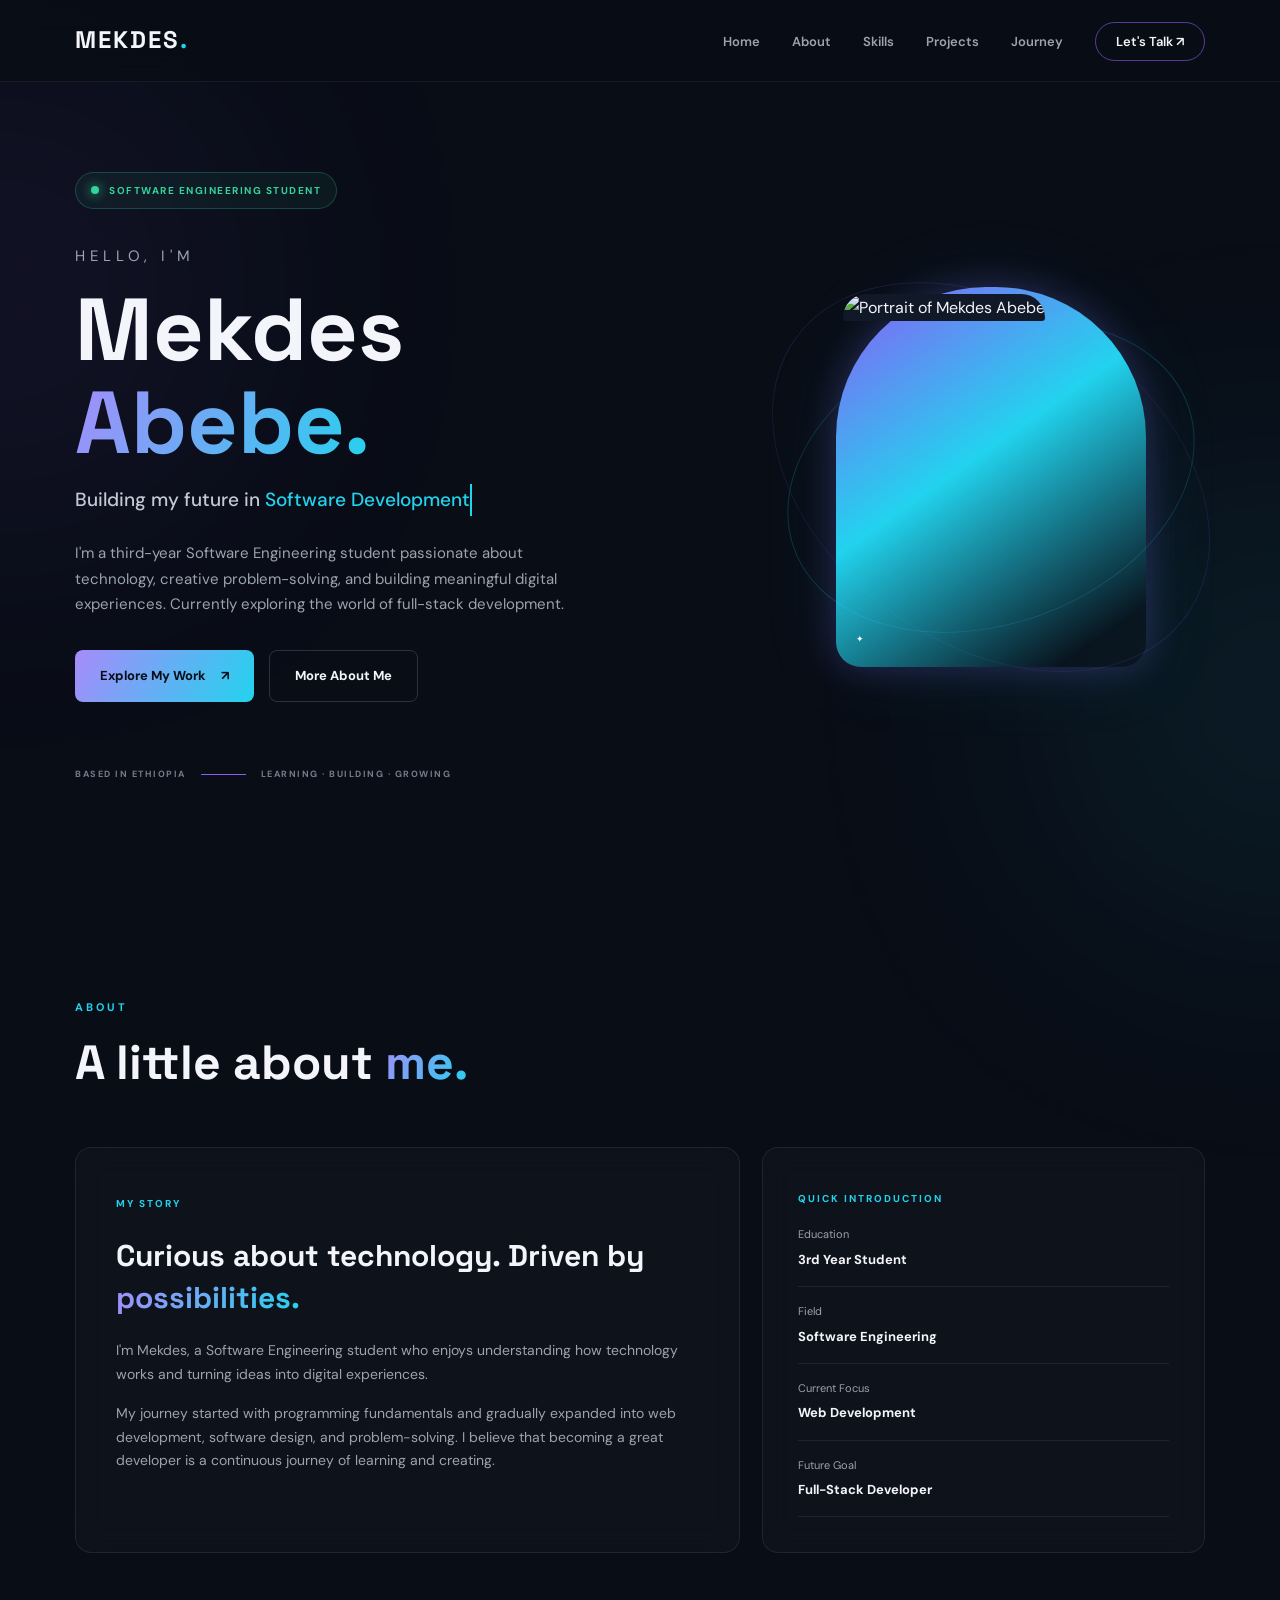
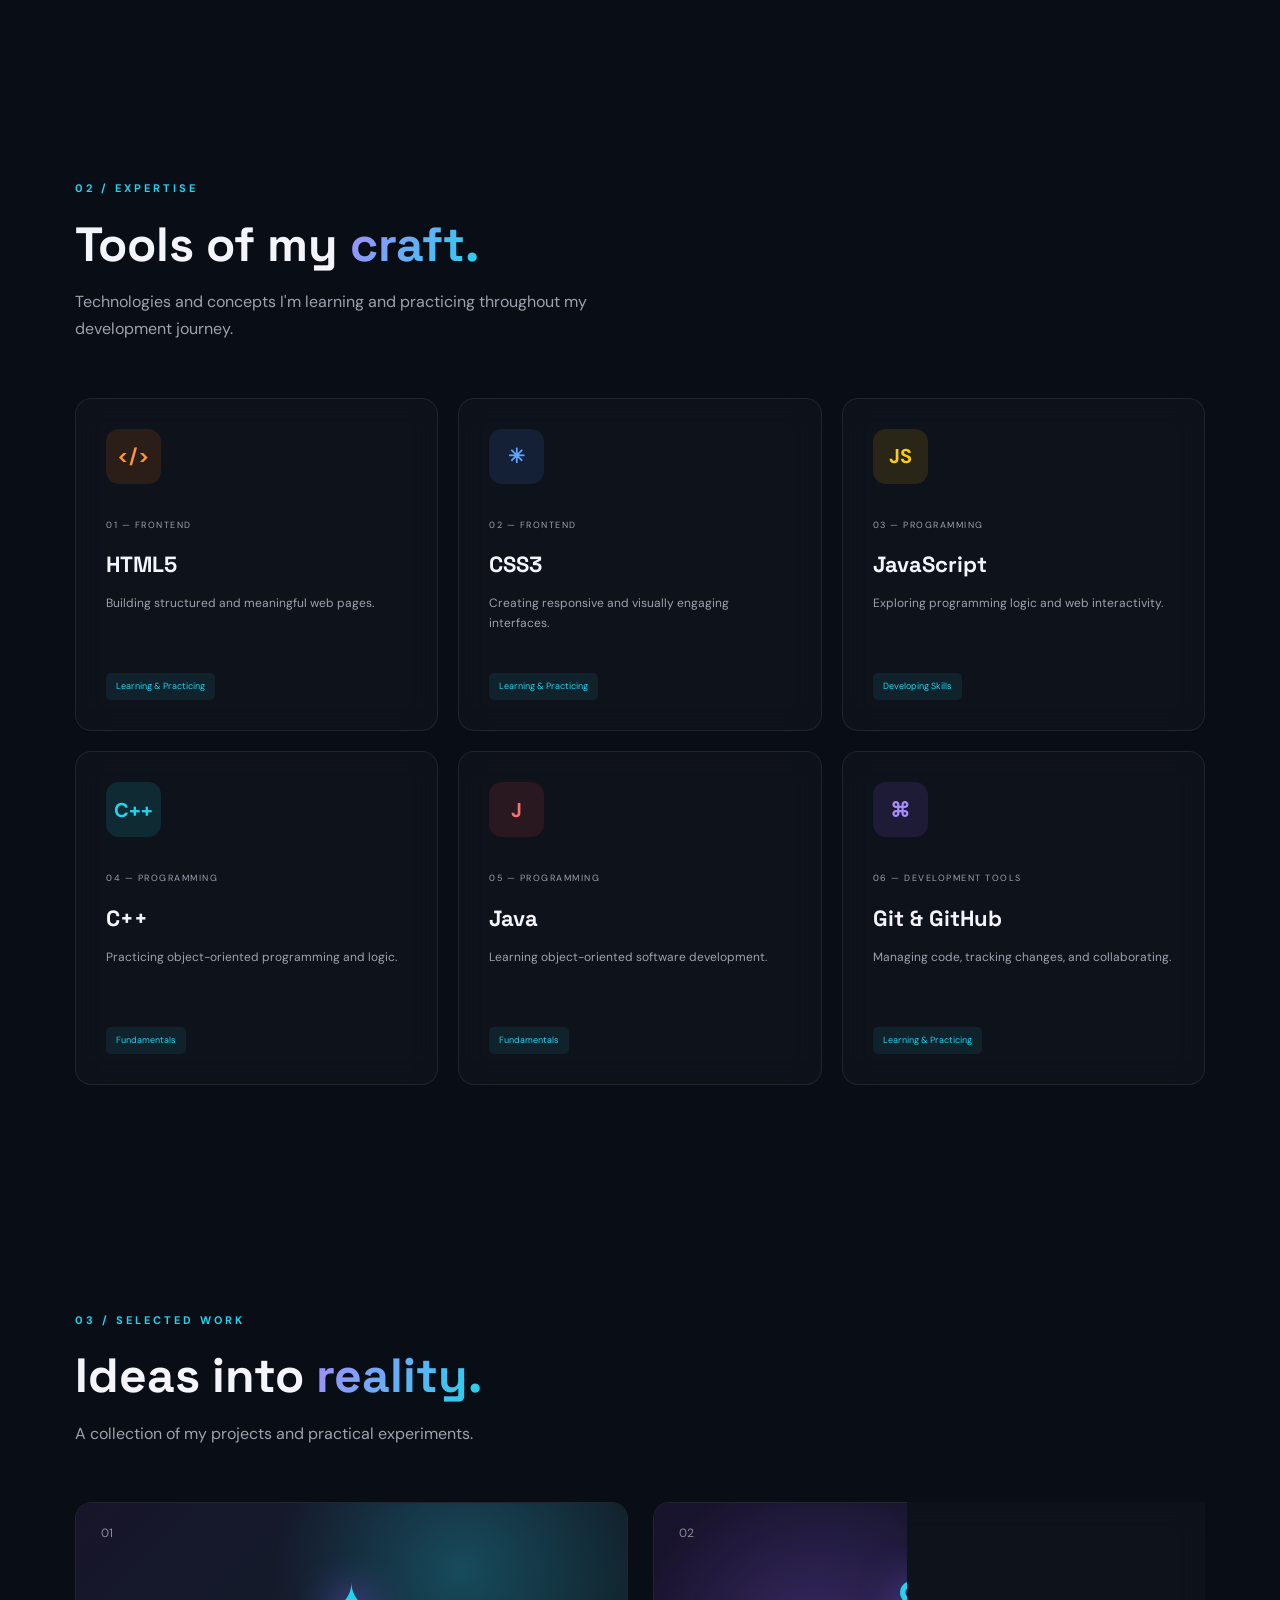
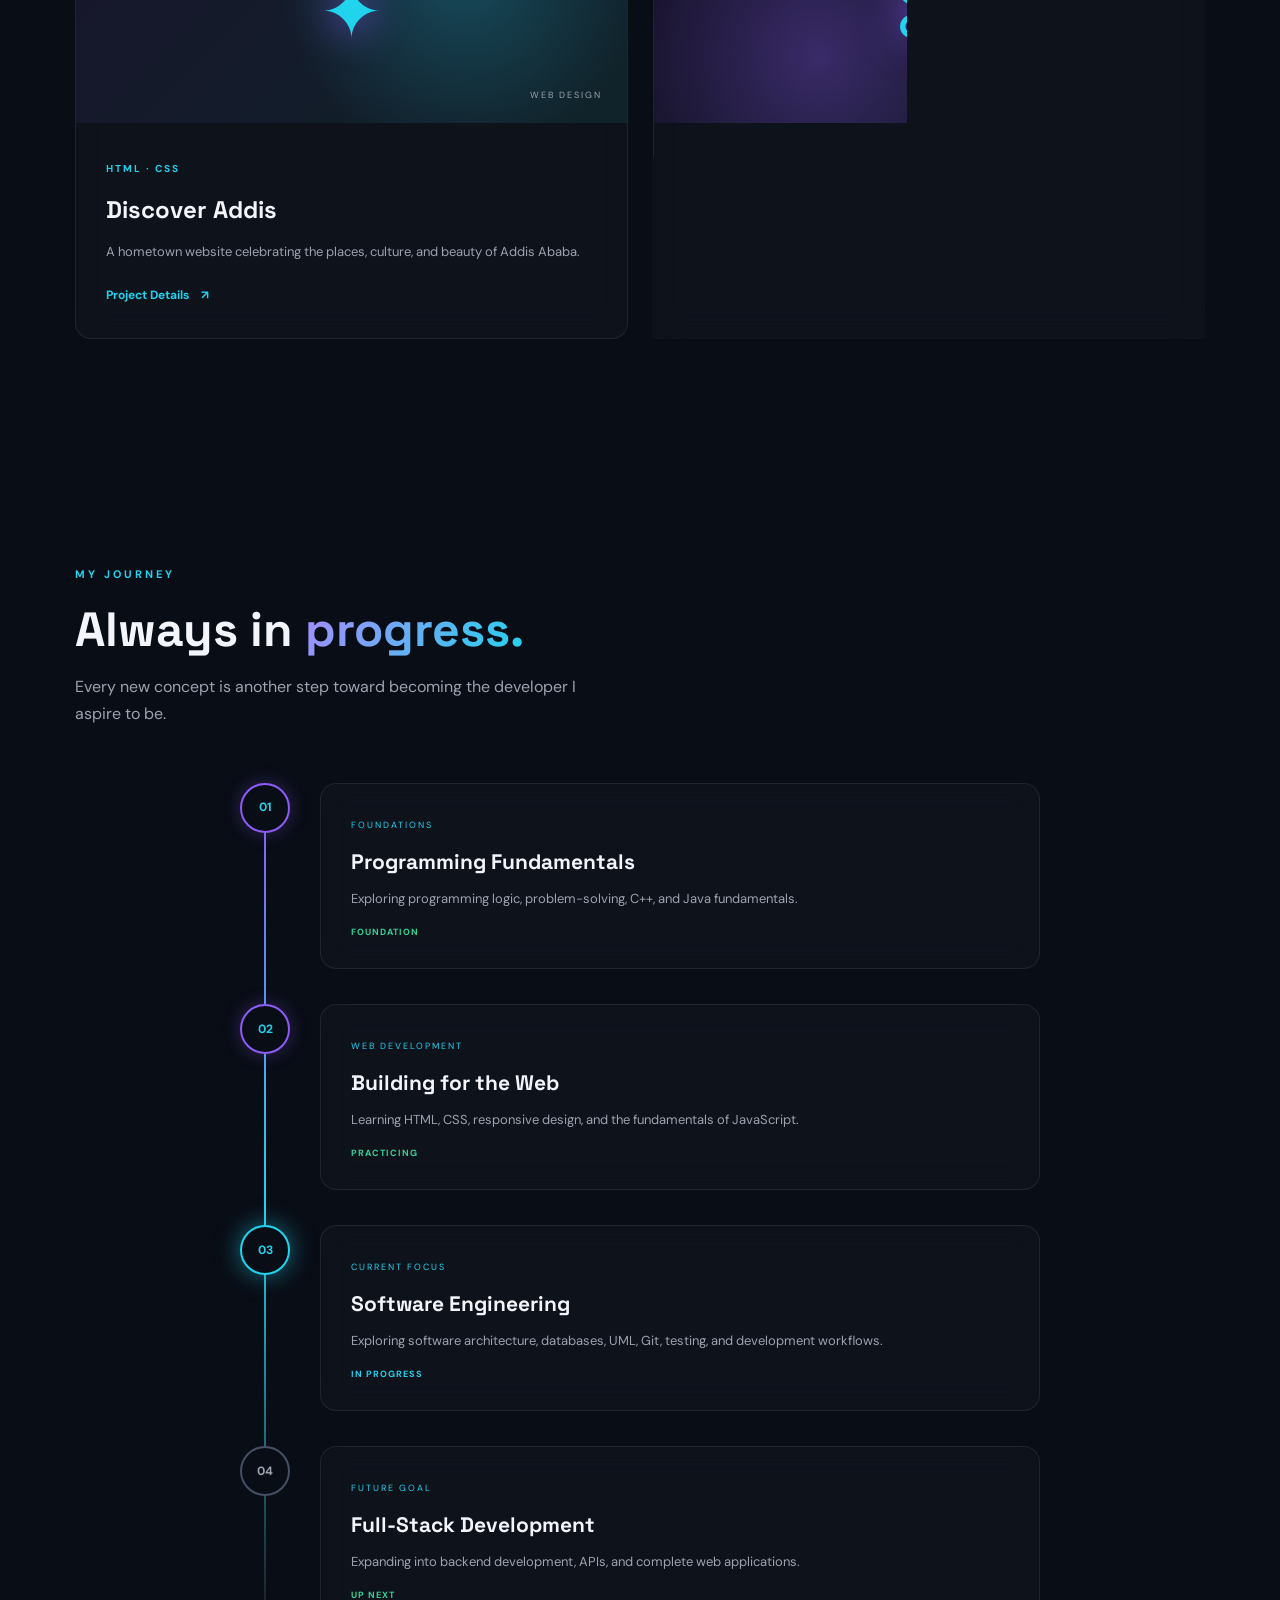
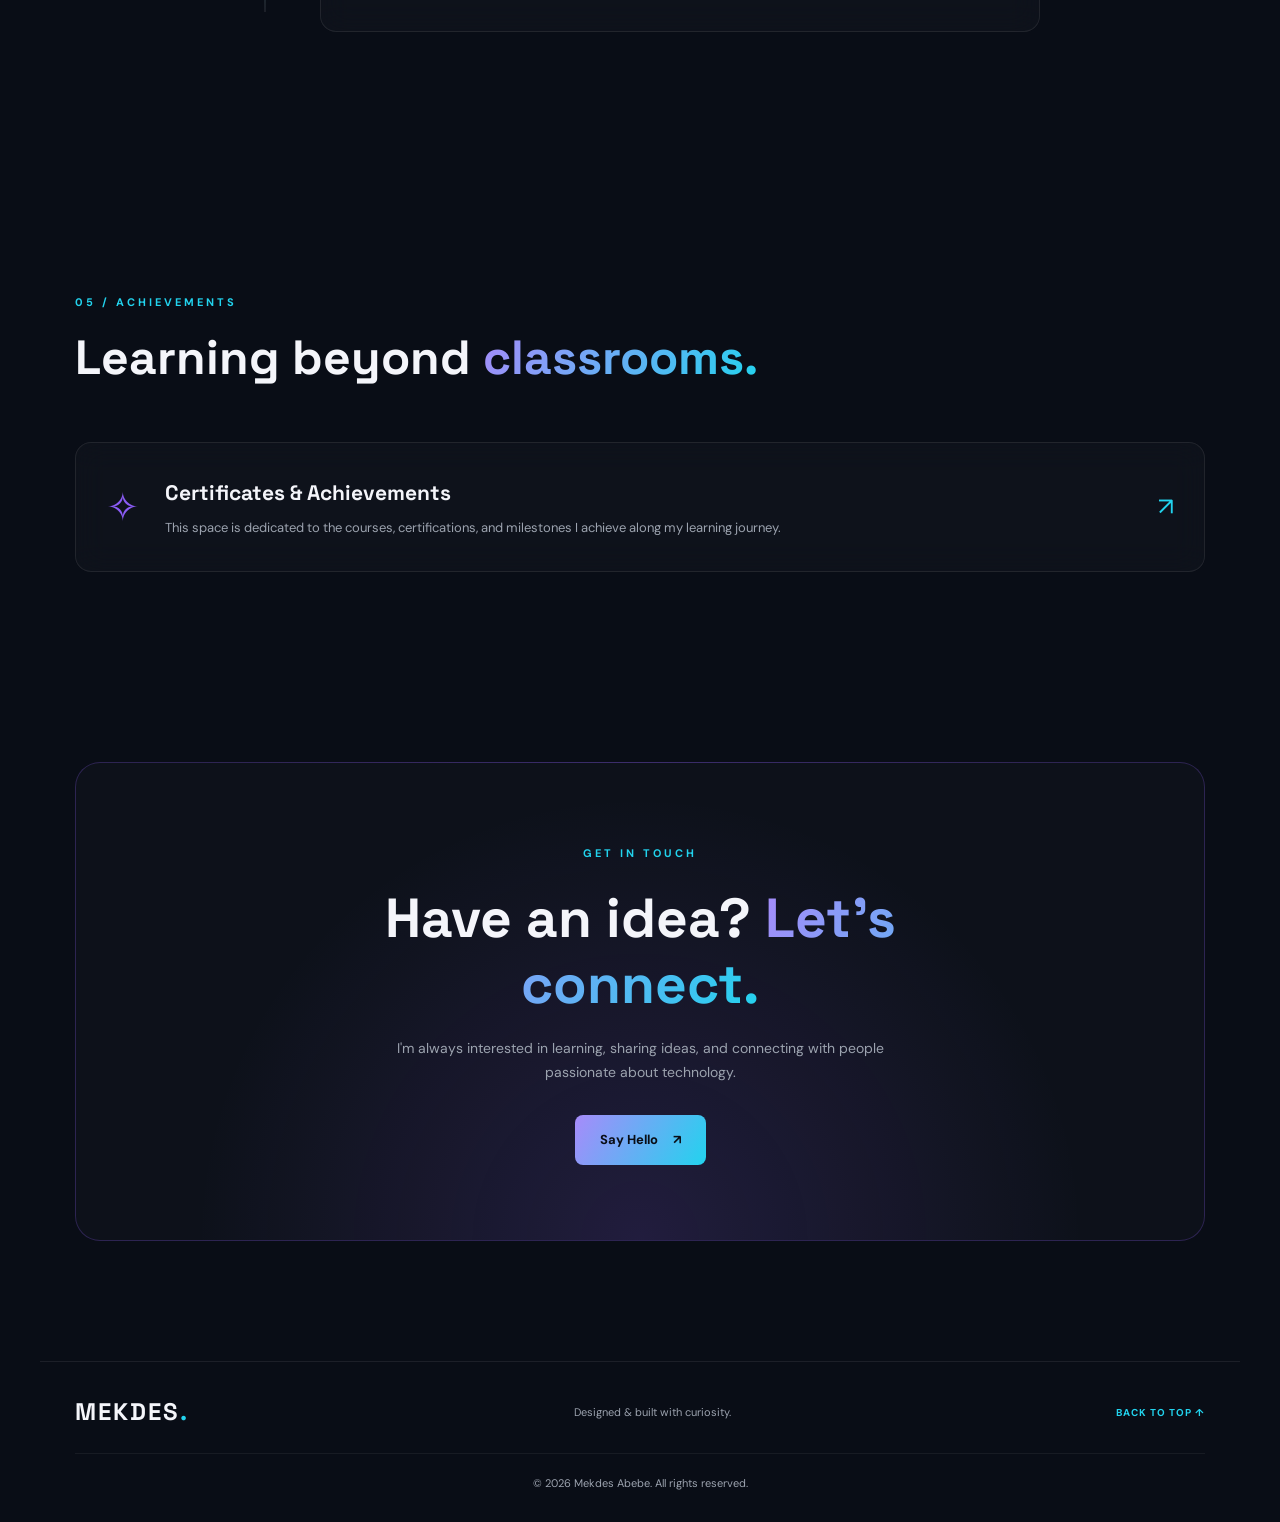
==== commit fb9db3aa: "some modification" ====
--- a/index.html
+++ b/index.html
@@ -319,11 +319,11 @@
         <section class="section journey-section" id="journey">
 
             <div class="section-heading">
-                <span class="section-number">04 / MY JOURNEY</span>
+                <span class="section-number"> MY JOURNEY</span>
                 <h2>Always in <span class="gradient-text">progress.</span></h2>
                 <p>
                     Every new concept is another step toward becoming
-                    the developer I aspire to be.
+                    the developer I aspire to be. 
                 </p>
             </div>
 
@@ -414,7 +414,7 @@
 
             <div class="contact-box">
 
-                <span class="section-number">06 / GET IN TOUCH</span>
+                <span class="section-number">GET IN TOUCH</span>
 
                 <h2>
                     Have an idea?
@@ -426,8 +426,8 @@
                     and connecting with people passionate about technology.
                 </p>
 
-                <!-- Replace with your real email -->
-                <a href="mailto:your-email@example.com"
+            
+                <a href="mailto:mekdesabebe@gmail.com"
                    class="btn btn-primary contact-button">
                     Say Hello <span>↗</span>
                 </a>
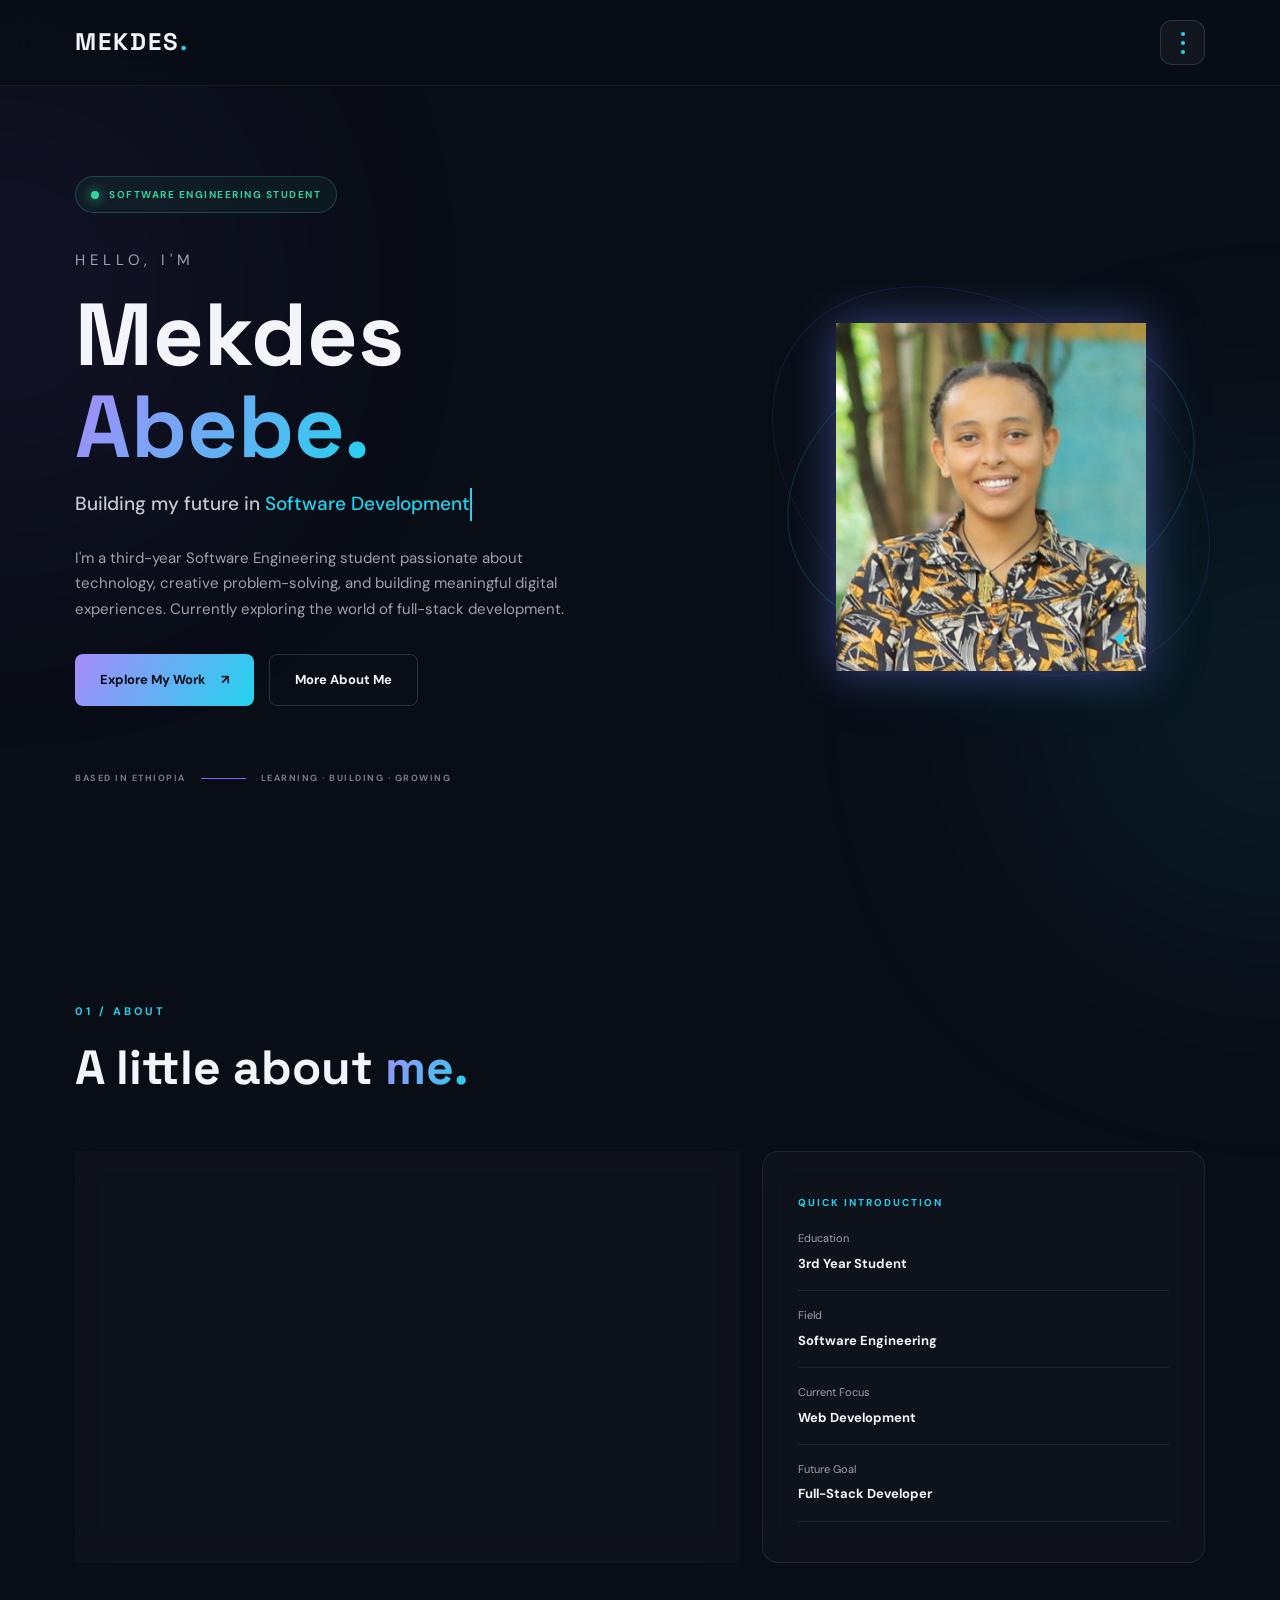
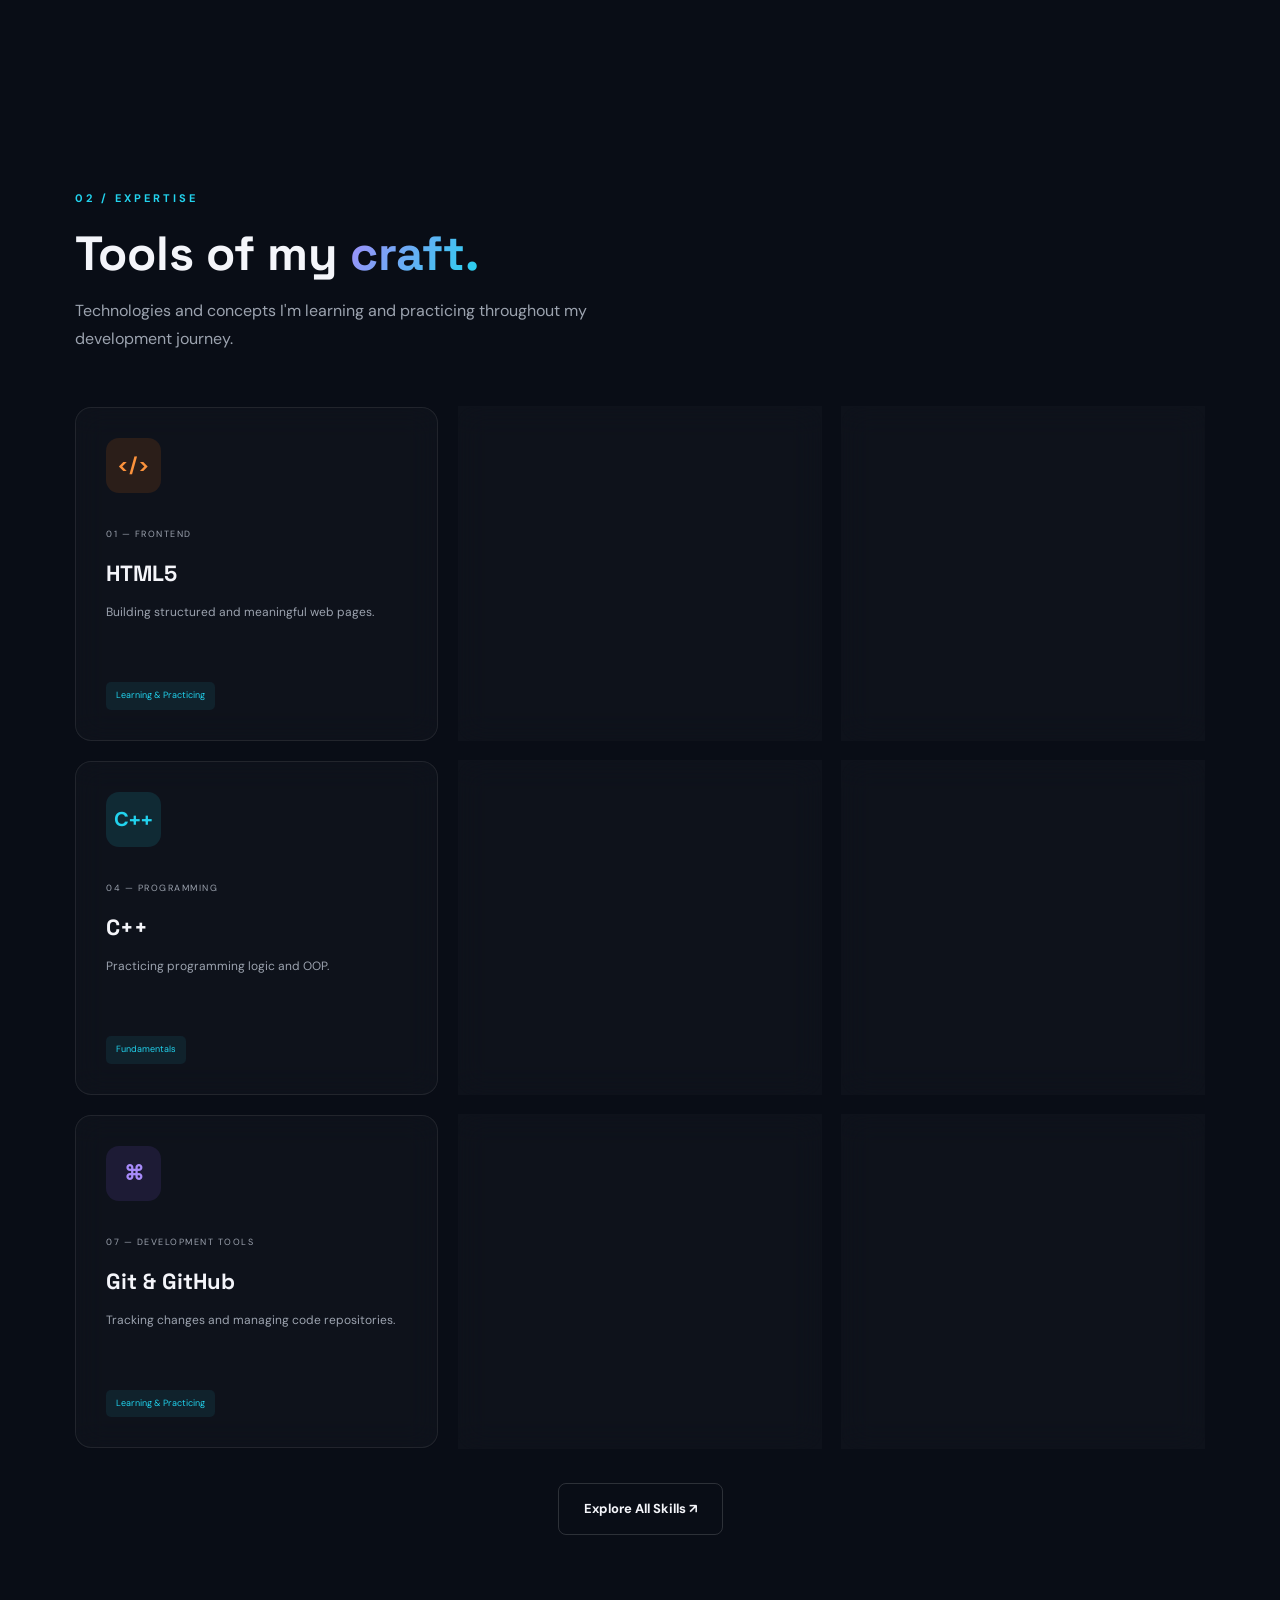
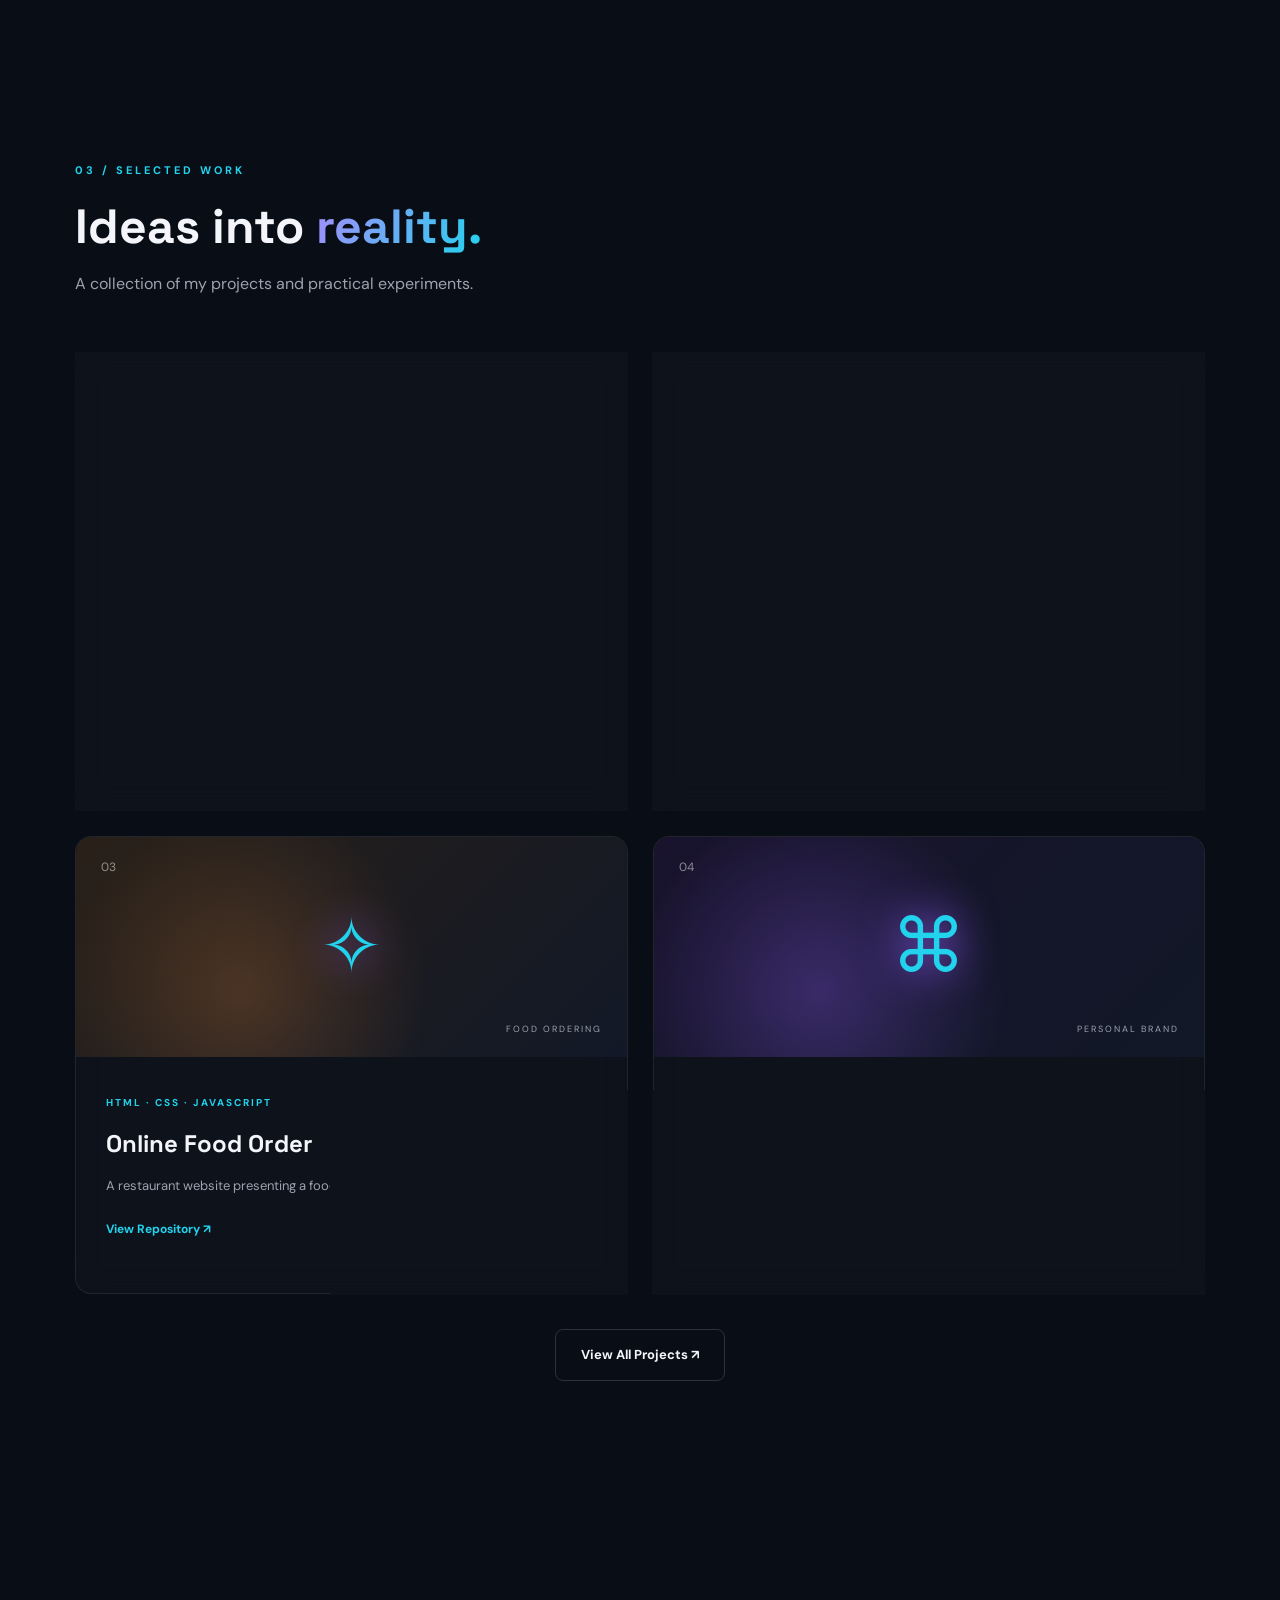
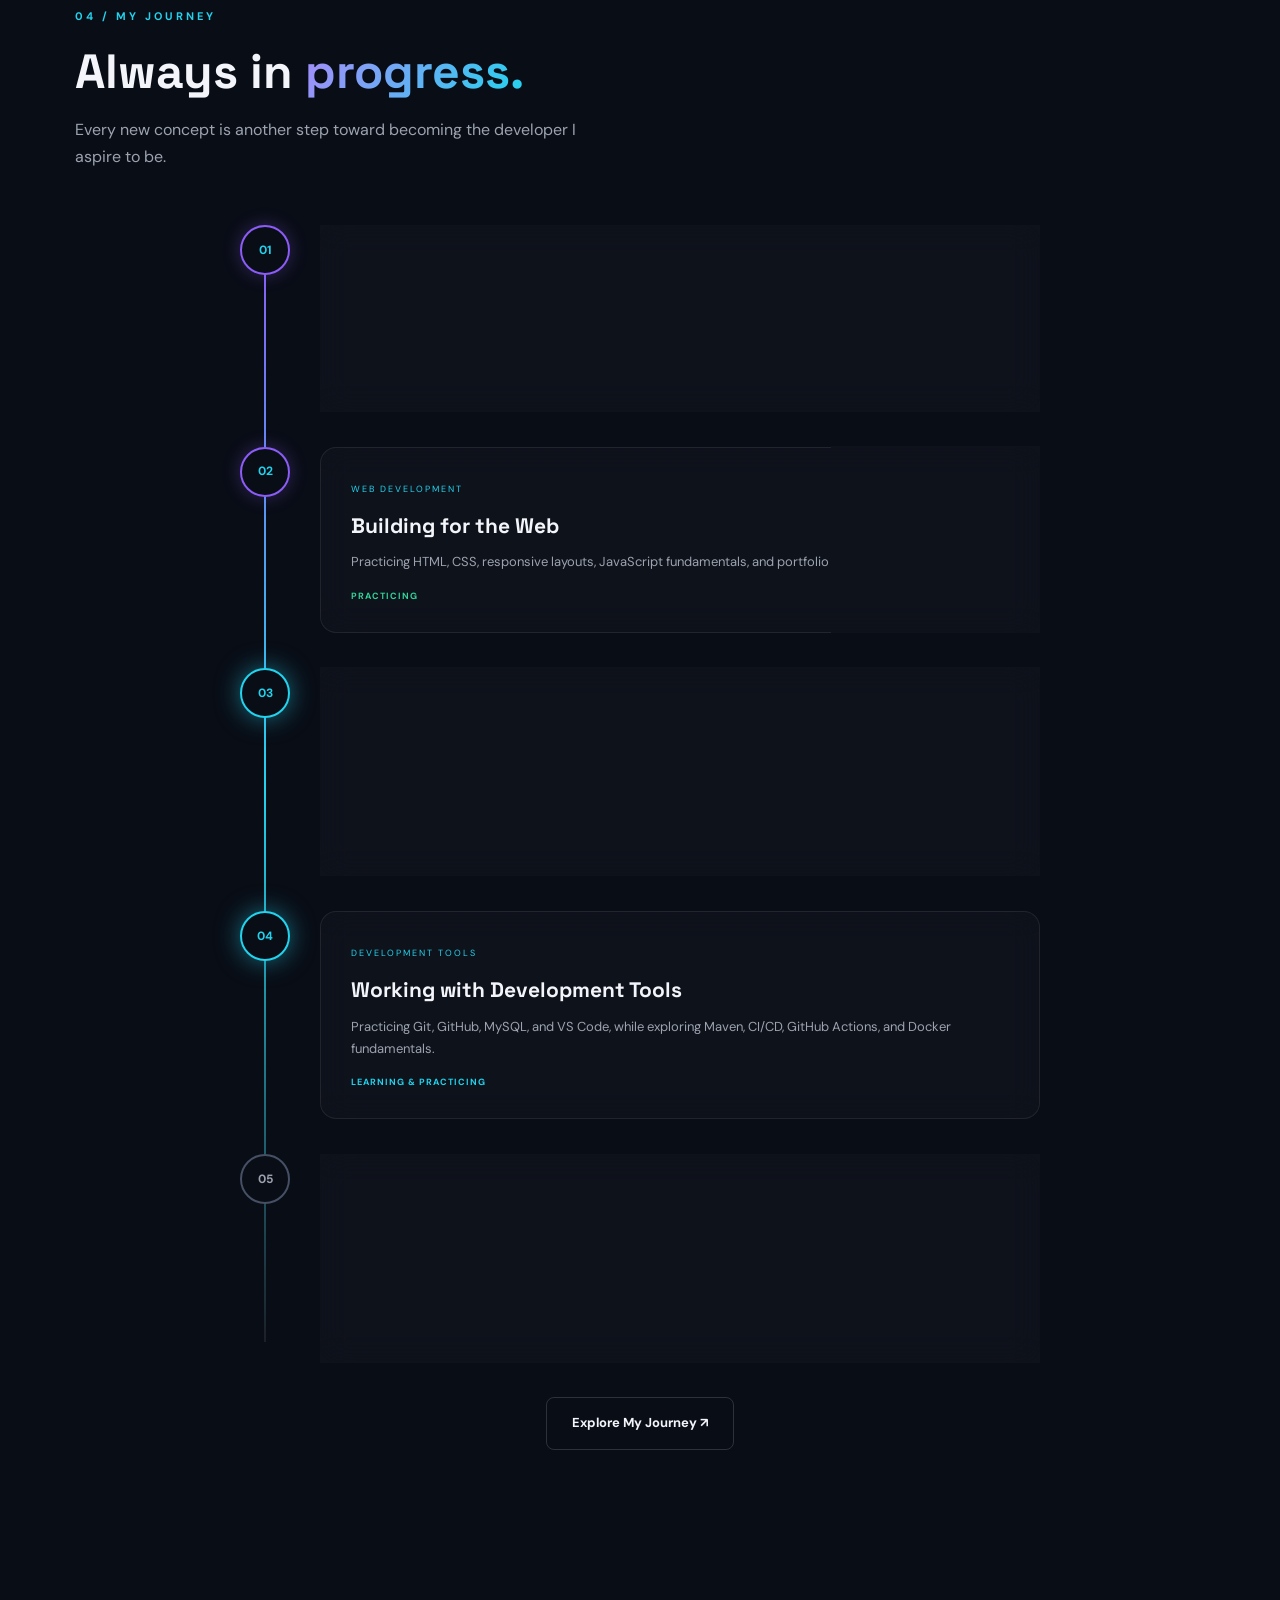
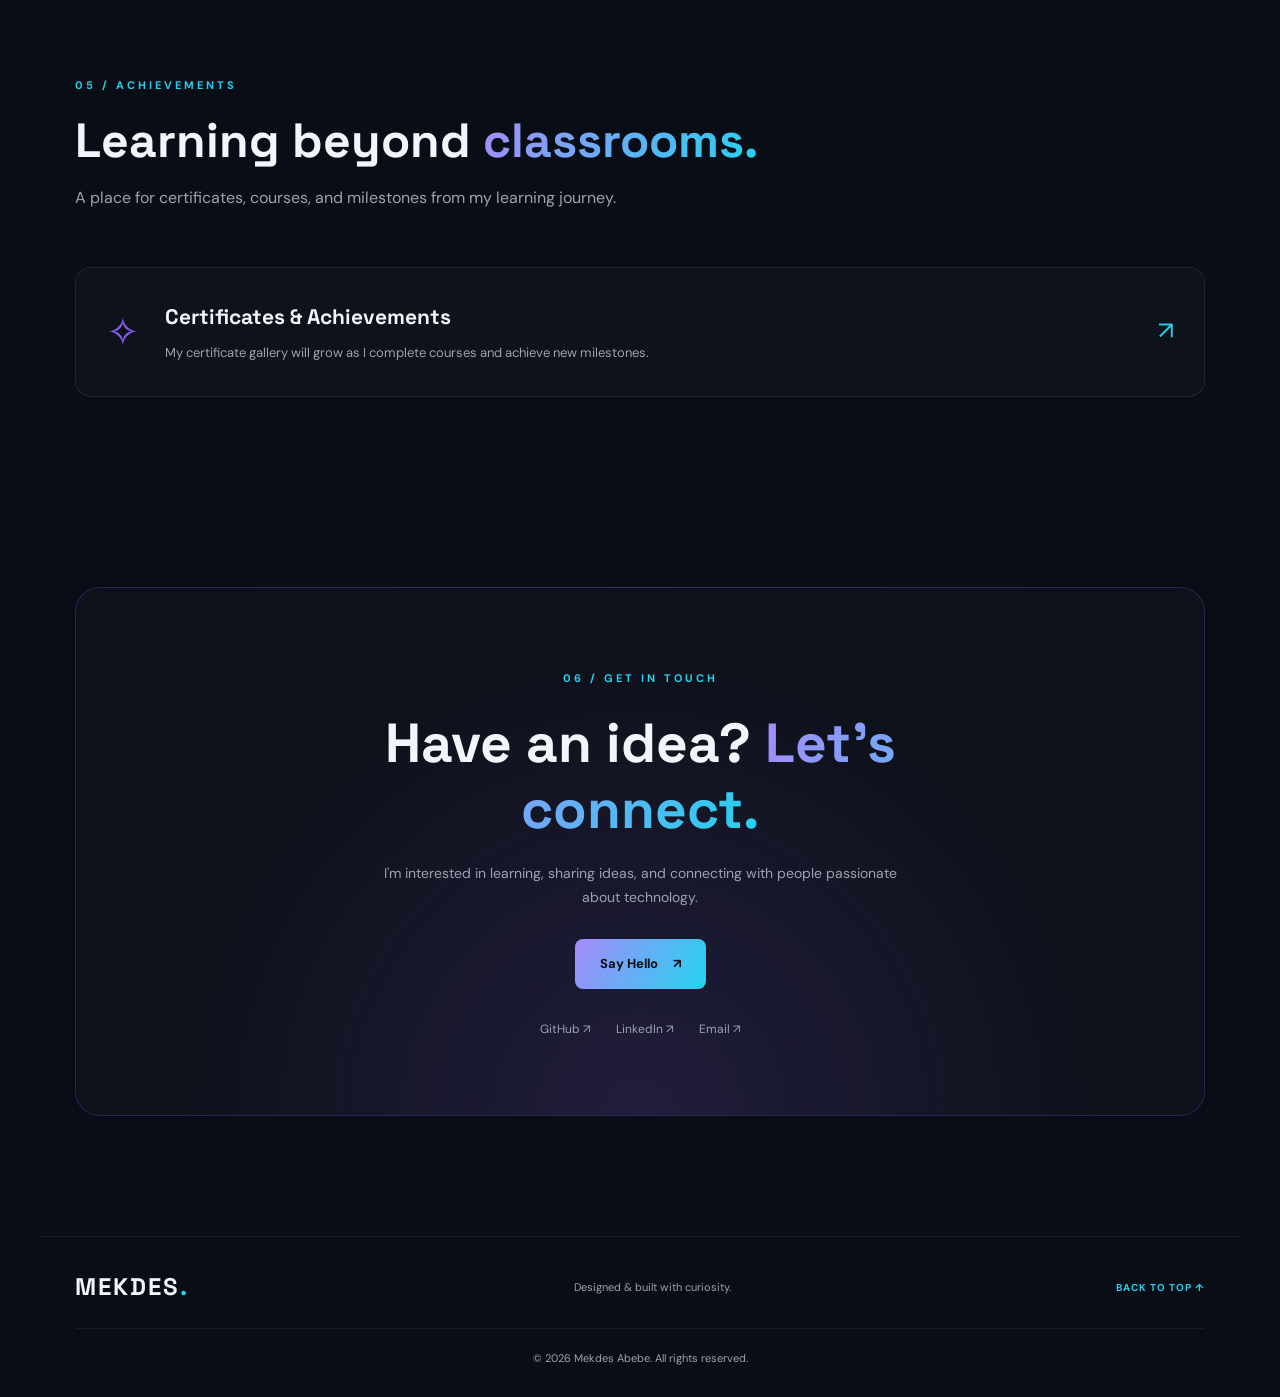
==== commit 0def4949: "add pages" ====
--- a/index.html
+++ b/index.html
@@ -1,6 +1,7 @@
 
 <!DOCTYPE html>
 <html lang="en">
+
 <head>
     <meta charset="UTF-8">
     <meta name="viewport" content="width=device-width, initial-scale=1.0">
@@ -9,36 +10,50 @@
 
     <link rel="stylesheet" href="style.css">
 
-    <!-- Google Fonts -->
     <link rel="preconnect" href="https://fonts.googleapis.com">
     <link rel="preconnect" href="https://fonts.gstatic.com" crossorigin>
 
     <link href="https://fonts.googleapis.com/css2?family=DM+Sans:wght@400;500;600;700;800&family=Space+Grotesk:wght@400;500;600;700&display=swap" rel="stylesheet">
-    <link rel="stylesheet" href=try.css>
 </head>
 
 <body>
 
-    <!-- Background decoration -->
     <div class="ambient ambient-one"></div>
     <div class="ambient ambient-two"></div>
 
-    <!-- NAVIGATION -->
+    <!-- HEADER -->
     <header class="header">
         <nav class="navbar">
 
-            <a href="#home" class="logo">
+            <a href="index.html" class="logo">
                 MEKDES<span>.</span>
             </a>
 
-            <ul class="nav-links">
-                <li><a href="#home">Home</a></li>
-                <li><a href="#about">About</a></li>
-                <li><a href="#skills">Skills</a></li>
-                <li><a href="#projects">Projects</a></li>
-                <li><a href="#journey">Journey</a></li>
-                <li><a href="#contact" class="nav-contact">Let's Talk ↗</a></li>
-            </ul>
+            <!-- Three-dot menu -->
+            <div class="menu-container">
+
+                <button class="menu-button"
+                        id="menuButton"
+                        aria-label="Open navigation menu"
+                        aria-expanded="false"
+                        aria-controls="navMenu">
+                    <span></span>
+                    <span></span>
+                    <span></span>
+                </button>
+
+                <div class="nav-menu" id="navMenu">
+
+                    <a href="index.html" class="active">Home</a>
+                    <a href="about.html" target="_blank">About</a>
+                    <a href="skills.html" target="_blank">Skills</a>
+                    <a href="projects.html" target="_blank">Selected Work</a>
+                    <a href="journey.html" target="_blank">My Journey</a>
+                    <a href="achievements.html" target="_blank">Achievements</a>
+                    <a href="contact.html" target="_blank">Contact</a>
+
+                </div>
+            </div>
 
         </nav>
     </header>
@@ -46,7 +61,7 @@
 
     <main>
 
-        <!-- HERO SECTION -->
+        <!-- HERO -->
         <section class="hero section" id="home">
 
             <div class="hero-content">
@@ -59,7 +74,7 @@
                 <p class="hero-intro">HELLO, I'M</p>
 
                 <h1>
-                    Mekdes 
+                    Mekdes
                     <span class="gradient-text">Abebe.</span>
                 </h1>
 
@@ -76,13 +91,15 @@
                 </p>
 
                 <div class="hero-buttons">
-                    <a href="#projects" class="btn btn-primary">
+
+                    <a href="projects.html" target="_blank" class="btn btn-primary">
                         Explore My Work <span>↗</span>
                     </a>
 
-                    <a href="#about" class="btn btn-outline">
+                    <a href="about.html" target="_blank" class="btn btn-outline">
                         More About Me
                     </a>
+
                 </div>
 
                 <div class="hero-footer">
@@ -94,61 +111,53 @@
             </div>
 
 
-            <!-- PROFILE FRAME -->
+            <!-- PROFILE PHOTO -->
             <div class="hero-visual">
 
                 <div class="orbit orbit-one"></div>
                 <div class="orbit orbit-two"></div>
 
                 <div class="profile-frame">
+
                     <img src="mekdes.jpg"
                          alt="Portrait of Mekdes Abebe"
                          class="profile-image">
 
                     <div class="image-label">
-                        <!-- <span>01 / INTRODUCTION</span> -->
                         <span>✦</span>
                     </div>
 
                 </div>
 
-                <!-- <div class="floating-card card-top">
-                    <span class="floating-icon">⌘</span>
-                    <div>
-                        <strong>Creative Mind</strong>
-                        <small>Always learning</small>
-                    </div>
-                </div> -->
-<!-- 
-                <div class="floating-card card-bottom">
-                    <span class="floating-icon cyan-icon">✧</span>
-                    <div>
-                        <strong>Future Developer</strong>
-                        <small>One step at a time</small>
-                    </div>
-                </div> -->
-
             </div>
 
         </section>
 
 
-        <!-- ABOUT SECTION -->
+        <!-- ABOUT -->
         <section class="section about-section" id="about">
 
             <div class="section-heading">
-                <span class="section-number"> ABOUT</span>
-                <h2>A little about <span class="gradient-text">me.</span></h2>
+
+                <span class="section-number">01 / ABOUT</span>
+
+                <h2>
+                    A little about
+                    <span class="gradient-text">me.</span>
+                </h2>
+
             </div>
 
             <div class="about-grid">
 
                 <div class="about-main glass-card">
+
                     <span class="small-label">MY STORY</span>
 
                     <h3>
                         Curious about technology.
-                        Driven by <span class="gradient-text">possibilities.</span>
+                        Driven by
+                        <span class="gradient-text">possibilities.</span>
                     </h3>
 
                     <p>
@@ -161,12 +170,19 @@
                         My journey started with programming fundamentals
                         and gradually expanded into web development,
                         software design, and problem-solving.
-                        I believe that becoming a great developer
-                        is a continuous journey of learning and creating.
+                        I believe becoming a great developer is a
+                        continuous journey of learning and creating.
                     </p>
-                </div>
+
+                    <a href="about.html" target="_blank" class="project-link">
+                        Read More About Me ↗
+                    </a>
+
+                </div>
+
 
                 <div class="about-side glass-card">
+
                     <span class="small-label">QUICK INTRODUCTION</span>
 
                     <div class="info-item">
@@ -188,222 +204,508 @@
                         <span>Future Goal</span>
                         <strong>Full-Stack Developer</strong>
                     </div>
-                </div>
-
-            </div>
+
+                </div>
+
+            </div>
+
         </section>
 
 
-        <!-- SKILLS SECTION -->
+        <!-- SKILLS -->
         <section class="section" id="skills">
 
             <div class="section-heading">
+
                 <span class="section-number">02 / EXPERTISE</span>
-                <h2>Tools of my <span class="gradient-text">craft.</span></h2>
+
+                <h2>
+                    Tools of my
+                    <span class="gradient-text">craft.</span>
+                </h2>
+
                 <p>
                     Technologies and concepts I'm learning and practicing
                     throughout my development journey.
                 </p>
-            </div>
+
+            </div>
+
 
             <div class="skills-grid">
 
-                <article class="skill-card glass-card">
+                <button class="skill-card glass-card"
+                        data-skill="HTML5">
                     <div class="skill-icon html-icon">&lt;/&gt;</div>
                     <span class="skill-category">01 — FRONTEND</span>
                     <h3>HTML5</h3>
                     <p>Building structured and meaningful web pages.</p>
                     <span class="skill-status">Learning & Practicing</span>
-                </article>
-
-                <article class="skill-card glass-card">
+                </button>
+
+
+                <button class="skill-card glass-card"
+                        data-skill="CSS3">
                     <div class="skill-icon css-icon">✳</div>
                     <span class="skill-category">02 — FRONTEND</span>
                     <h3>CSS3</h3>
-                    <p>Creating responsive and visually engaging interfaces.</p>
+                    <p>Creating responsive and attractive interfaces.</p>
                     <span class="skill-status">Learning & Practicing</span>
-                </article>
-
-                <article class="skill-card glass-card">
+                </button>
+
+
+                <button class="skill-card glass-card"
+                        data-skill="JavaScript">
                     <div class="skill-icon js-icon">JS</div>
                     <span class="skill-category">03 — PROGRAMMING</span>
                     <h3>JavaScript</h3>
-                    <p>Exploring programming logic and web interactivity.</p>
+                    <p>Exploring programming logic and interactivity.</p>
                     <span class="skill-status">Developing Skills</span>
-                </article>
-
-                <article class="skill-card glass-card">
+                </button>
+
+
+                <button class="skill-card glass-card"
+                        data-skill="C++">
                     <div class="skill-icon cpp-icon">C++</div>
                     <span class="skill-category">04 — PROGRAMMING</span>
                     <h3>C++</h3>
-                    <p>Practicing object-oriented programming and logic.</p>
+                    <p>Practicing programming logic and OOP.</p>
                     <span class="skill-status">Fundamentals</span>
-                </article>
-
-                <article class="skill-card glass-card">
+                </button>
+
+
+                <button class="skill-card glass-card"
+                        data-skill="Java">
                     <div class="skill-icon java-icon">J</div>
                     <span class="skill-category">05 — PROGRAMMING</span>
                     <h3>Java</h3>
                     <p>Learning object-oriented software development.</p>
                     <span class="skill-status">Fundamentals</span>
-                </article>
-
-                <article class="skill-card glass-card">
+                </button>
+
+
+                <button class="skill-card glass-card"
+                        data-skill="Python">
+                    <div class="skill-icon python-icon">Py</div>
+                    <span class="skill-category">06 — PROGRAMMING</span>
+                    <h3>Python</h3>
+                    <p>Exploring Python programming and classes.</p>
+                    <span class="skill-status">Currently Learning</span>
+                </button>
+
+
+                <button class="skill-card glass-card"
+                        data-skill="Git and GitHub">
                     <div class="skill-icon git-icon">⌘</div>
-                    <span class="skill-category">06 — DEVELOPMENT TOOLS</span>
+                    <span class="skill-category">07 — DEVELOPMENT TOOLS</span>
                     <h3>Git & GitHub</h3>
-                    <p>Managing code, tracking changes, and collaborating.</p>
+                    <p>Tracking changes and managing code repositories.</p>
                     <span class="skill-status">Learning & Practicing</span>
-                </article>
-
-            </div>
+                </button>
+
+
+                <button class="skill-card glass-card"
+                        data-skill="MySQL">
+                    <div class="skill-icon mysql-icon">DB</div>
+                    <span class="skill-category">08 — DATABASE</span>
+                    <h3>MySQL</h3>
+                    <p>Working with tables and database queries.</p>
+                    <span class="skill-status">Learning & Practicing</span>
+                </button>
+
+
+                <button class="skill-card glass-card"
+                        data-skill="VS Code">
+                    <div class="skill-icon vscode-icon">VS</div>
+                    <span class="skill-category">09 — DEVELOPMENT TOOLS</span>
+                    <h3>VS Code</h3>
+                    <p>Writing and organizing code for projects.</p>
+                    <span class="skill-status">Using Regularly</span>
+                </button>
+
+            </div>
+
+            <div class="section-action">
+                <a href="skills.html" target="_blank" class="btn btn-outline">
+                    Explore All Skills ↗
+                </a>
+            </div>
+
         </section>
 
 
-        <!-- PROJECTS SECTION -->
+        <!-- SKILL MODAL -->
+        <div class="modal" id="skillModal" aria-hidden="true">
+
+            <div class="modal-content glass-card">
+
+                <button class="modal-close" id="closeSkillModal"
+                        aria-label="Close skill details">
+                    &times;
+                </button>
+
+                <span class="small-label">TECHNOLOGY DETAILS</span>
+
+                <h2 id="skillTitle">Technology</h2>
+
+                <p id="skillDescription"></p>
+
+                <h3>What I'm Learning</h3>
+                <p id="skillLearning"></p>
+
+                <h3>What I'm Practicing</h3>
+                <p id="skillPractice"></p>
+
+                <h3>Practical Connection</h3>
+                <p id="skillExample"></p>
+
+            </div>
+
+        </div>
+
+
+        <!-- PROJECTS -->
         <section class="section projects-section" id="projects">
 
             <div class="section-heading">
+
                 <span class="section-number">03 / SELECTED WORK</span>
-                <h2>Ideas into <span class="gradient-text">reality.</span></h2>
-                <p>A collection of my projects and practical experiments.</p>
-            </div>
+
+                <h2>
+                    Ideas into
+                    <span class="gradient-text">reality.</span>
+                </h2>
+
+                <p>
+                    A collection of my projects and practical experiments.
+                </p>
+
+            </div>
+
 
             <div class="projects-grid">
 
                 <article class="project-card glass-card">
+
                     <div class="project-visual project-addis">
                         <span>01</span>
                         <div class="project-symbol">✦</div>
-                        <span class="project-type">WEB DESIGN</span>
+                        <span class="project-type">HOMETOWN WEBSITE</span>
                     </div>
 
                     <div class="project-info">
-                        <span class="small-label">HTML · CSS</span>
-                        <h3>Discover Addis</h3>
-                        <p>
-                            A hometown website celebrating the places,
-                            culture, and beauty of Addis Ababa.
-                        </p>
-                        <a href="#" class="project-link">
-                            Project Details <span>↗</span>
+
+                        <span class="small-label">HTML · CSS · JAVASCRIPT</span>
+
+                        <h3>Discover Addis Ababa</h3>
+
+                        <p>
+                            A hometown website introducing Addis Ababa
+                            through its places, parks, culture, and attractions.
+                        </p>
+
+                        <a href="https://github.com/mekdes-abebe/discover-addis-abeba"
+                           target="_blank"
+                           rel="noopener noreferrer"
+                           class="project-link">
+                            View Repository ↗
                         </a>
-                    </div>
+
+                    </div>
+
                 </article>
 
+
                 <article class="project-card glass-card">
+
+                    <div class="project-visual project-shopping">
+                        <span>02</span>
+                        <div class="project-symbol">✿</div>
+                        <span class="project-type">SHOPPING WEBSITE</span>
+                    </div>
+
+                    <div class="project-info">
+
+                        <span class="small-label">HTML · CSS · JAVASCRIPT</span>
+
+                        <h3>Mini Shopping</h3>
+
+                        <p>
+                            A flower shopping website with product displays,
+                            shopping cart, and login interface.
+                        </p>
+
+                        <a href="https://github.com/mekdes-abebe/mini-shooping"
+                           target="_blank"
+                           rel="noopener noreferrer"
+                           class="project-link">
+                            View Repository ↗
+                        </a>
+
+                    </div>
+
+                </article>
+
+
+                <article class="project-card glass-card">
+
+                    <div class="project-visual project-food">
+                        <span>03</span>
+                        <div class="project-symbol">✧</div>
+                        <span class="project-type">FOOD ORDERING</span>
+                    </div>
+
+                    <div class="project-info">
+
+                        <span class="small-label">HTML · CSS · JAVASCRIPT</span>
+
+                        <h3>Online Food Order</h3>
+
+                        <p>
+                            A restaurant website presenting a food menu
+                            and an online ordering interface.
+                        </p>
+
+                        <a href="https://github.com/mekdes-abebe/online-food-order"
+                           target="_blank"
+                           rel="noopener noreferrer"
+                           class="project-link">
+                            View Repository ↗
+                        </a>
+
+                    </div>
+
+                </article>
+
+
+                <article class="project-card glass-card">
+
                     <div class="project-visual project-portfolio">
-                        <span>02</span>
+                        <span>04</span>
                         <div class="project-symbol">⌘</div>
                         <span class="project-type">PERSONAL BRAND</span>
                     </div>
 
                     <div class="project-info">
-                        <span class="small-label">HTML · CSS</span>
+
+                        <span class="small-label">HTML · CSS · JAVASCRIPT</span>
+
                         <h3>Personal Portfolio</h3>
-                        <p>
-                            A digital space showcasing my background,
-                            technical skills, projects, and progress.
-                        </p>
-                        <a href="#home" class="project-link">
-                            Back to Portfolio <span>↗</span>
+
+                        <p>
+                            My personal developer portfolio, documenting
+                            my background, projects, skills, and progress.
+                        </p>
+
+                        <a href="https://github.com/mekdes-abebe/portfolio-web-site"
+                           target="_blank"
+                           rel="noopener noreferrer"
+                           class="project-link">
+                            View Repository ↗
                         </a>
-                    </div>
+
+                    </div>
+
                 </article>
 
             </div>
+
+
+            <div class="section-action">
+                <a href="projects.html" target="_blank" class="btn btn-outline">
+                    View All Projects ↗
+                </a>
+            </div>
+
         </section>
 
 
-        <!-- LEARNING JOURNEY -->
+        <!-- JOURNEY -->
         <section class="section journey-section" id="journey">
 
             <div class="section-heading">
-                <span class="section-number"> MY JOURNEY</span>
-                <h2>Always in <span class="gradient-text">progress.</span></h2>
+
+                <span class="section-number">04 / MY JOURNEY</span>
+
+                <h2>
+                    Always in
+                    <span class="gradient-text">progress.</span>
+                </h2>
+
                 <p>
                     Every new concept is another step toward becoming
-                    the developer I aspire to be. 
+                    the developer I aspire to be.
                 </p>
-            </div>
+
+            </div>
+
 
             <div class="timeline">
 
                 <div class="timeline-item completed">
+
                     <div class="timeline-marker">01</div>
+
                     <div class="timeline-content glass-card">
-                        <span class="timeline-date">FOUNDATIONS</span>
+
+                        <span class="timeline-date">PROGRAMMING FOUNDATIONS</span>
+
                         <h3>Programming Fundamentals</h3>
-                        <p>
-                            Exploring programming logic, problem-solving,
-                            C++, and Java fundamentals.
-                        </p>
+
+                        <p>
+                            Learning C++, Java, programming logic,
+                            problem-solving, and object-oriented programming.
+                        </p>
+
                         <span class="timeline-tag">FOUNDATION</span>
-                    </div>
-                </div>
+
+                    </div>
+
+                </div>
+
 
                 <div class="timeline-item completed">
+
                     <div class="timeline-marker">02</div>
+
                     <div class="timeline-content glass-card">
+
                         <span class="timeline-date">WEB DEVELOPMENT</span>
+
                         <h3>Building for the Web</h3>
-                        <p>
-                            Learning HTML, CSS, responsive design,
-                            and the fundamentals of JavaScript.
-                        </p>
+
+                        <p>
+                            Practicing HTML, CSS, responsive layouts,
+                            JavaScript fundamentals, and portfolio development.
+                        </p>
+
                         <span class="timeline-tag">PRACTICING</span>
-                    </div>
-                </div>
+
+                    </div>
+
+                </div>
+
 
                 <div class="timeline-item current">
+
                     <div class="timeline-marker">03</div>
+
                     <div class="timeline-content glass-card">
-                        <span class="timeline-date">CURRENT FOCUS</span>
-                        <h3>Software Engineering</h3>
-                        <p>
-                            Exploring software architecture, databases,
-                            UML, Git, testing, and development workflows.
-                        </p>
-                        <span class="timeline-tag current-tag">IN PROGRESS</span>
-                    </div>
-                </div>
+
+                        <span class="timeline-date">SOFTWARE ENGINEERING</span>
+
+                        <h3>Understanding Software Systems</h3>
+
+                        <p>
+                            Studying UML, structural and behavioral modeling,
+                            use case, activity, sequence and class diagrams,
+                            software architecture, and unit testing.
+                        </p>
+
+                        <span class="timeline-tag current-tag">CURRENTLY LEARNING</span>
+
+                    </div>
+
+                </div>
+
+
+                <div class="timeline-item current">
+
+                    <div class="timeline-marker">04</div>
+
+                    <div class="timeline-content glass-card">
+
+                        <span class="timeline-date">DEVELOPMENT TOOLS</span>
+
+                        <h3>Working with Development Tools</h3>
+
+                        <p>
+                            Practicing Git, GitHub, MySQL, and VS Code,
+                            while exploring Maven, CI/CD, GitHub Actions,
+                            and Docker fundamentals.
+                        </p>
+
+                        <span class="timeline-tag current-tag">LEARNING & PRACTICING</span>
+
+                    </div>
+
+                </div>
+
 
                 <div class="timeline-item future">
-                    <div class="timeline-marker">04</div>
+
+                    <div class="timeline-marker">05</div>
+
                     <div class="timeline-content glass-card">
-                        <span class="timeline-date">FUTURE GOAL</span>
-                        <h3>Full-Stack Development</h3>
-                        <p>
-                            Expanding into backend development,
-                            APIs, and complete web applications.
-                        </p>
-                        <span class="timeline-tag">UP NEXT</span>
-                    </div>
-                </div>
-
-            </div>
+
+                        <span class="timeline-date">EXPANDING MY KNOWLEDGE</span>
+
+                        <h3>Backend & Full-Stack Development</h3>
+
+                        <p>
+                            Developing my Python knowledge, exploring
+                            Django and backend development, and working
+                            toward building complete full-stack applications.
+                        </p>
+
+                        <span class="timeline-tag">FUTURE GOAL</span>
+
+                    </div>
+
+                </div>
+
+            </div>
+
+
+            <div class="section-action">
+                <a href="journey.html" target="_blank" class="btn btn-outline">
+                    Explore My Journey ↗
+                </a>
+            </div>
+
         </section>
 
 
-        <!-- CERTIFICATES -->
+        <!-- ACHIEVEMENTS -->
         <section class="section certificates-section" id="certificates">
 
             <div class="section-heading">
+
                 <span class="section-number">05 / ACHIEVEMENTS</span>
-                <h2>Learning beyond <span class="gradient-text">classrooms.</span></h2>
-            </div>
+
+                <h2>
+                    Learning beyond
+                    <span class="gradient-text">classrooms.</span>
+                </h2>
+
+                <p>
+                    A place for certificates, courses, and milestones
+                    from my learning journey.
+                </p>
+
+            </div>
+
 
             <div class="certificate-card glass-card">
+
                 <div class="certificate-icon">✧</div>
+
                 <div>
                     <h3>Certificates & Achievements</h3>
+
                     <p>
-                        This space is dedicated to the courses,
-                        certifications, and milestones I achieve
-                        along my learning journey.
+                        My certificate gallery will grow as I complete
+                        courses and achieve new milestones.
                     </p>
                 </div>
-                <span class="certificate-arrow">↗</span>
+
+                <a href="achievements.html"
+                   target="_blank"
+                   class="certificate-arrow"
+                   aria-label="View achievements">
+                    ↗
+                </a>
+
             </div>
 
         </section>
@@ -414,7 +716,7 @@
 
             <div class="contact-box">
 
-                <span class="section-number">GET IN TOUCH</span>
+                <span class="section-number">06 / GET IN TOUCH</span>
 
                 <h2>
                     Have an idea?
@@ -422,16 +724,35 @@
                 </h2>
 
                 <p>
-                    I'm always interested in learning, sharing ideas,
+                    I'm interested in learning, sharing ideas,
                     and connecting with people passionate about technology.
                 </p>
 
-            
-                <a href="mailto:mekdesabebe@gmail.com"
+                <a href="mailto:mekdesabebe219@gmail.com"
                    class="btn btn-primary contact-button">
                     Say Hello <span>↗</span>
                 </a>
 
+                <div class="social-links">
+
+                    <a href="https://github.com/mekdes-abebe"
+                       target="_blank"
+                       rel="noopener noreferrer">
+                        GitHub ↗
+                    </a>
+
+                    <a href="https://www.linkedin.com/in/mekdes-abebe/"
+                       target="_blank"
+                       rel="noopener noreferrer">
+                        LinkedIn ↗
+                    </a>
+
+                    <a href="mailto:mekdesabebe219@gmail.com">
+                        Email ↗
+                    </a>
+
+                </div>
+
             </div>
 
         </section>
@@ -442,7 +763,7 @@
     <!-- FOOTER -->
     <footer class="footer">
 
-        <a href="#home" class="logo">
+        <a href="index.html" class="logo">
             MEKDES<span>.</span>
         </a>
 
@@ -456,5 +777,8 @@
 
     </footer>
 
+
+    <script src="script.js"></script>
+
 </body>
 </html>
--- a/style.css
+++ b/style.css
@@ -1,4 +1,3 @@
-
 
 /* =====================================
    1. GLOBAL SETTINGS
@@ -16,11 +15,7 @@
     --white: #F4F5FA;
     --muted: #9CA3AF;
 
-    --gradient: linear-gradient(
-        120deg,
-        #A78BFA,
-        #22D3EE
-    );
+    --gradient: linear-gradient(120deg, #A78BFA, #22D3EE);
 }
 
 * {
@@ -47,8 +42,8 @@
     color: inherit;
 }
 
-ul {
-    list-style: none;
+button {
+    font: inherit;
 }
 
 ::selection {
@@ -86,7 +81,7 @@
 
 
 /* =====================================
-   3. NAVIGATION
+   3. HEADER AND THREE-DOT MENU
 ===================================== */
 
 .header {
@@ -120,33 +115,80 @@
     color: var(--cyan);
 }
 
-.nav-links {
-    display: flex;
-    align-items: center;
-    gap: 32px;
-}
-
-.nav-links a {
+.menu-container {
+    position: relative;
+}
+
+.menu-button {
+    width: 45px;
+    height: 45px;
+    border: 1px solid rgba(255,255,255,0.12);
+    border-radius: 12px;
+    background: rgba(255,255,255,0.04);
+    cursor: pointer;
+
+    display: flex;
+    flex-direction: column;
+    justify-content: center;
+    align-items: center;
+    gap: 5px;
+
+    transition: 0.3s;
+}
+
+.menu-button:hover {
+    border-color: var(--cyan);
+    box-shadow: 0 0 20px rgba(34,211,238,0.15);
+}
+
+.menu-button span {
+    width: 4px;
+    height: 4px;
+    border-radius: 50%;
+    background: var(--cyan);
+}
+
+.nav-menu {
+    position: absolute;
+    top: 58px;
+    right: 0;
+    width: 220px;
+    padding: 12px;
+
+    background: rgba(17,24,39,0.97);
+    border: 1px solid rgba(139,92,246,0.3);
+    border-radius: 14px;
+    backdrop-filter: blur(20px);
+
+    display: flex;
+    flex-direction: column;
+    gap: 5px;
+
+    opacity: 0;
+    visibility: hidden;
+    transform: translateY(-10px);
+
+    transition: 0.3s ease;
+}
+
+.nav-menu.show {
+    opacity: 1;
+    visibility: visible;
+    transform: translateY(0);
+}
+
+.nav-menu a {
+    padding: 11px 13px;
     color: var(--muted);
     font-size: 13px;
-    font-weight: 600;
+    border-radius: 8px;
     transition: 0.3s;
 }
 
-.nav-links a:hover {
-    color: var(--cyan);
-}
-
-.nav-links .nav-contact {
-    color: var(--white);
-    border: 1px solid rgba(139,92,246,0.6);
-    padding: 10px 20px;
-    border-radius: 30px;
-}
-
-.nav-contact:hover {
-    background: var(--violet);
-    box-shadow: 0 0 25px rgba(139,92,246,0.3);
+.nav-menu a:hover,
+.nav-menu a.active {
+    color: var(--cyan);
+    background: rgba(34,211,238,0.08);
 }
 
 
@@ -278,6 +320,7 @@
     from {
         max-width: 0;
     }
+
     to {
         max-width: 310px;
     }
@@ -330,6 +373,7 @@
 .btn-outline {
     border: 1px solid rgba(255,255,255,0.15);
     color: var(--white);
+    background: transparent;
 }
 
 .btn-outline:hover {
@@ -358,7 +402,7 @@
 
 
 /* =====================================
-   6. HERO PROFILE FRAME
+   6. PROFILE PHOTO
 ===================================== */
 
 .hero-visual {
@@ -373,20 +417,10 @@
     position: relative;
     width: 310px;
     height: 380px;
-    padding: 7px;
-
-    border-radius: 150px 150px 25px 25px;
-
-    background: linear-gradient(
-        145deg,
-        var(--violet),
-        var(--cyan),
-        transparent 90%
-    );
-
-    box-shadow:
-        0 0 35px rgba(139,92,246,0.25),
-        0 0 80px rgba(34,211,238,0.1);
+
+    display: flex;
+    justify-content: center;
+    align-items: flex-end;
 
     animation: float 5s ease-in-out infinite;
 }
@@ -394,9 +428,11 @@
 .profile-image {
     width: 100%;
     height: 100%;
-    object-fit: cover;
-    border-radius: 145px 145px 20px 20px;
-    background: var(--surface);
+    object-fit: contain;
+    object-position: bottom;
+
+    filter: drop-shadow(0 0 20px rgba(139,92,246,0.35))
+            drop-shadow(0 0 30px rgba(34,211,238,0.15));
 }
 
 @keyframes float {
@@ -429,74 +465,17 @@
     transform: rotate(35deg) scaleY(0.7);
 }
 
-.floating-card {
-    position: absolute;
-    display: flex;
-    align-items: center;
-    gap: 12px;
-
-    padding: 13px 17px;
-    border: 1px solid rgba(255,255,255,0.1);
-    border-radius: 12px;
-
-    background: rgba(17,24,39,0.85);
-    backdrop-filter: blur(15px);
-
-    box-shadow: 0 10px 30px rgba(0,0,0,0.3);
-    animation: float 4s ease-in-out infinite;
-}
-
-.card-top {
-    top: 45px;
-    left: -25px;
-}
-
-.card-bottom {
-    bottom: 35px;
-    right: -30px;
-    animation-delay: 1s;
-}
-
-.floating-icon {
-    font-size: 27px;
-    color: var(--violet);
-}
-
-.cyan-icon {
-    color: var(--cyan);
-}
-
-.floating-card strong,
-.floating-card small {
-    display: block;
-}
-
-.floating-card strong {
-    font-size: 11px;
-}
-
-.floating-card small {
-    color: var(--muted);
-    font-size: 9px;
-}
-
 .image-label {
     position: absolute;
-    bottom: 20px;
-    left: 20px;
-    right: 20px;
-
-    display: flex;
-    justify-content: space-between;
-
-    font-size: 9px;
-    letter-spacing: 1px;
-    color: white;
-}
-
-
-/* =====================================
-   7. GLASSMORPHISM CARDS
+    bottom: 10px;
+    right: 15px;
+    color: var(--cyan);
+    font-size: 25px;
+}
+
+
+/* =====================================
+   7. GLASS CARDS
 ===================================== */
 
 .glass-card {
@@ -560,7 +539,6 @@
     display: flex;
     flex-direction: column;
     gap: 5px;
-
     padding: 15px 0;
     border-bottom: 1px solid rgba(255,255,255,0.07);
 }
@@ -576,7 +554,7 @@
 
 
 /* =====================================
-   9. SKILLS SECTION
+   9. SKILLS
 ===================================== */
 
 .skills-grid {
@@ -589,6 +567,16 @@
     padding: 30px;
     position: relative;
     overflow: hidden;
+    text-align: left;
+    color: var(--white);
+    font-family: inherit;
+    cursor: pointer;
+    width: 100%;
+}
+
+.skill-card:focus-visible {
+    outline: 2px solid var(--cyan);
+    outline-offset: 4px;
 }
 
 .skill-icon {
@@ -630,9 +618,24 @@
     color: #F87171;
 }
 
+.python-icon {
+    background: rgba(234,179,8,0.12);
+    color: #FACC15;
+}
+
 .git-icon {
     background: rgba(139,92,246,0.12);
     color: #A78BFA;
+}
+
+.mysql-icon {
+    background: rgba(34,211,238,0.12);
+    color: var(--cyan);
+}
+
+.vscode-icon {
+    background: rgba(59,130,246,0.12);
+    color: #60A5FA;
 }
 
 .skill-category {
@@ -657,17 +660,90 @@
     display: inline-block;
     margin-top: 20px;
     padding: 6px 10px;
-
     border-radius: 5px;
     background: rgba(34,211,238,0.08);
     color: var(--cyan);
-
     font-size: 9px;
 }
 
-
-/* =====================================
-   10. PROJECTS SECTION
+.section-action {
+    text-align: center;
+    margin-top: 35px;
+}
+
+
+/* =====================================
+   10. SKILL MODAL
+===================================== */
+
+.modal {
+    position: fixed;
+    inset: 0;
+    z-index: 200;
+
+    display: flex;
+    justify-content: center;
+    align-items: center;
+
+    padding: 20px;
+    background: rgba(0,0,0,0.75);
+    backdrop-filter: blur(8px);
+
+    opacity: 0;
+    visibility: hidden;
+    transition: 0.3s;
+}
+
+.modal.show {
+    opacity: 1;
+    visibility: visible;
+}
+
+.modal-content {
+    position: relative;
+    width: 100%;
+    max-width: 550px;
+    max-height: 85vh;
+    overflow-y: auto;
+    padding: 40px;
+}
+
+.modal-content h2 {
+    font-family: 'Space Grotesk', sans-serif;
+    font-size: 30px;
+    margin: 12px 0 20px;
+}
+
+.modal-content h3 {
+    color: var(--cyan);
+    font-size: 14px;
+    margin-top: 22px;
+}
+
+.modal-content p {
+    color: var(--muted);
+    font-size: 13px;
+    margin-top: 8px;
+}
+
+.modal-close {
+    position: absolute;
+    top: 12px;
+    right: 18px;
+    border: none;
+    background: transparent;
+    color: var(--white);
+    font-size: 30px;
+    cursor: pointer;
+}
+
+.modal-close:hover {
+    color: var(--cyan);
+}
+
+
+/* =====================================
+   11. PROJECTS
 ===================================== */
 
 .projects-grid {
@@ -691,16 +767,26 @@
 
 .project-addis {
     background:
-        radial-gradient(circle at 70% 30%,
-        rgba(34,211,238,0.25), transparent 45%),
+        radial-gradient(circle at 70% 30%, rgba(34,211,238,0.25), transparent 45%),
         linear-gradient(135deg, #17152B, #10232A);
 }
 
 .project-portfolio {
     background:
-        radial-gradient(circle at 30% 70%,
-        rgba(139,92,246,0.3), transparent 45%),
+        radial-gradient(circle at 30% 70%, rgba(139,92,246,0.3), transparent 45%),
         linear-gradient(135deg, #19132D, #111827);
+}
+
+.project-shopping {
+    background:
+        radial-gradient(circle at 70% 30%, rgba(244,114,182,0.2), transparent 45%),
+        linear-gradient(135deg, #28152B, #171D2B);
+}
+
+.project-food {
+    background:
+        radial-gradient(circle at 30% 70%, rgba(251,146,60,0.2), transparent 45%),
+        linear-gradient(135deg, #292018, #111827);
 }
 
 .project-visual > span:first-child {
@@ -757,7 +843,7 @@
 
 
 /* =====================================
-   11. LEARNING TIMELINE
+   12. LEARNING TIMELINE
 ===================================== */
 
 .timeline {
@@ -772,8 +858,8 @@
     top: 20px;
     bottom: 20px;
     left: 24px;
-
     width: 2px;
+
     background: linear-gradient(
         to bottom,
         var(--violet),
@@ -858,7 +944,7 @@
 
 
 /* =====================================
-   12. CERTIFICATES
+   13. CERTIFICATES
 ===================================== */
 
 .certificate-card {
@@ -892,7 +978,7 @@
 
 
 /* =====================================
-   13. CONTACT SECTION
+   14. CONTACT
 ===================================== */
 
 .contact-section {
@@ -908,8 +994,7 @@
     border: 1px solid rgba(139,92,246,0.25);
 
     background:
-        radial-gradient(circle at 50% 100%,
-        rgba(139,92,246,0.16), transparent 60%),
+        radial-gradient(circle at 50% 100%, rgba(139,92,246,0.16), transparent 60%),
         rgba(255,255,255,0.02);
 }
 
@@ -928,13 +1013,27 @@
     font-size: 14px;
 }
 
-.contact-button {
-    display: inline-flex;
-}
-
-
-/* =====================================
-   14. FOOTER
+.social-links {
+    display: flex;
+    justify-content: center;
+    flex-wrap: wrap;
+    gap: 25px;
+    margin-top: 30px;
+}
+
+.social-links a {
+    color: var(--muted);
+    font-size: 12px;
+    transition: 0.3s;
+}
+
+.social-links a:hover {
+    color: var(--cyan);
+}
+
+
+/* =====================================
+   15. FOOTER
 ===================================== */
 
 .footer {
@@ -972,7 +1071,7 @@
 
 
 /* =====================================
-   15. RESPONSIVE DESIGN
+   16. RESPONSIVE DESIGN
 ===================================== */
 
 @media (max-width: 900px) {
@@ -988,10 +1087,7 @@
         margin-right: auto;
     }
 
-    .hero-buttons {
-        justify-content: center;
-    }
-
+    .hero-buttons,
     .hero-footer {
         justify-content: center;
     }
@@ -1004,38 +1100,13 @@
     .skills-grid {
         grid-template-columns: repeat(2, 1fr);
     }
-
-    .nav-links {
-        gap: 15px;
-    }
-
-    .nav-links a {
-        font-size: 11px;
-    }
 }
 
 
 @media (max-width: 650px) {
 
     .navbar {
-        flex-direction: column;
-        gap: 20px;
-        padding: 18px 15px;
-    }
-
-    .nav-links {
-        width: 100%;
-        justify-content: center;
-        flex-wrap: wrap;
-        gap: 12px 18px;
-    }
-
-    .nav-links a {
-        font-size: 11px;
-    }
-
-    .nav-links .nav-contact {
-        padding: 6px 12px;
+        padding: 18px 20px;
     }
 
     .section {
@@ -1072,18 +1143,6 @@
     .orbit-two {
         width: 370px;
         height: 370px;
-    }
-
-    .card-top {
-        left: 0;
-    }
-
-    .card-bottom {
-        right: 0;
-    }
-
-    .floating-card {
-        padding: 10px;
     }
 
     .about-grid,
@@ -1118,10 +1177,6 @@
         gap: 15px;
     }
 
-    .certificate-arrow {
-        font-size: 18px;
-    }
-
     .contact-box {
         padding: 55px 20px;
     }
@@ -1135,10 +1190,11 @@
 
 
 /* =====================================
-   16. ACCESSIBILITY
+   17. ACCESSIBILITY
 ===================================== */
 
 @media (prefers-reduced-motion: reduce) {
+
     *,
     *::before,
     *::after {
@@ -1148,3 +1204,58 @@
         transition-duration: 0.01ms !important;
     }
 }
+
+/* Certificate preview cards */
+
+.certificate-preview {
+    width: 100%;
+    min-height: 220px;
+    padding: 30px;
+
+    display: flex;
+    flex-direction: column;
+    justify-content: center;
+    align-items: center;
+    gap: 15px;
+
+    background: linear-gradient(135deg, #17152B, #10232A);
+    border: none;
+    color: var(--muted);
+    font-family: inherit;
+    cursor: pointer;
+}
+
+.certificate-preview:hover {
+    color: var(--cyan);
+}
+
+.certificate-preview .certificate-icon {
+    font-size: 55px;
+}
+
+.certificate-large {
+    width: 100%;
+    max-height: 65vh;
+    object-fit: contain;
+}
+
+
+/* Certificate image viewer */
+
+#certificateModal {
+    z-index: 250;
+}
+
+#certificateModal .modal-content {
+    max-width: 850px;
+    text-align: center;
+}
+
+
+/* Keyboard focus */
+
+a:focus-visible,
+button:focus-visible {
+    outline: 2px solid var(--cyan);
+    outline-offset: 4px;
+}
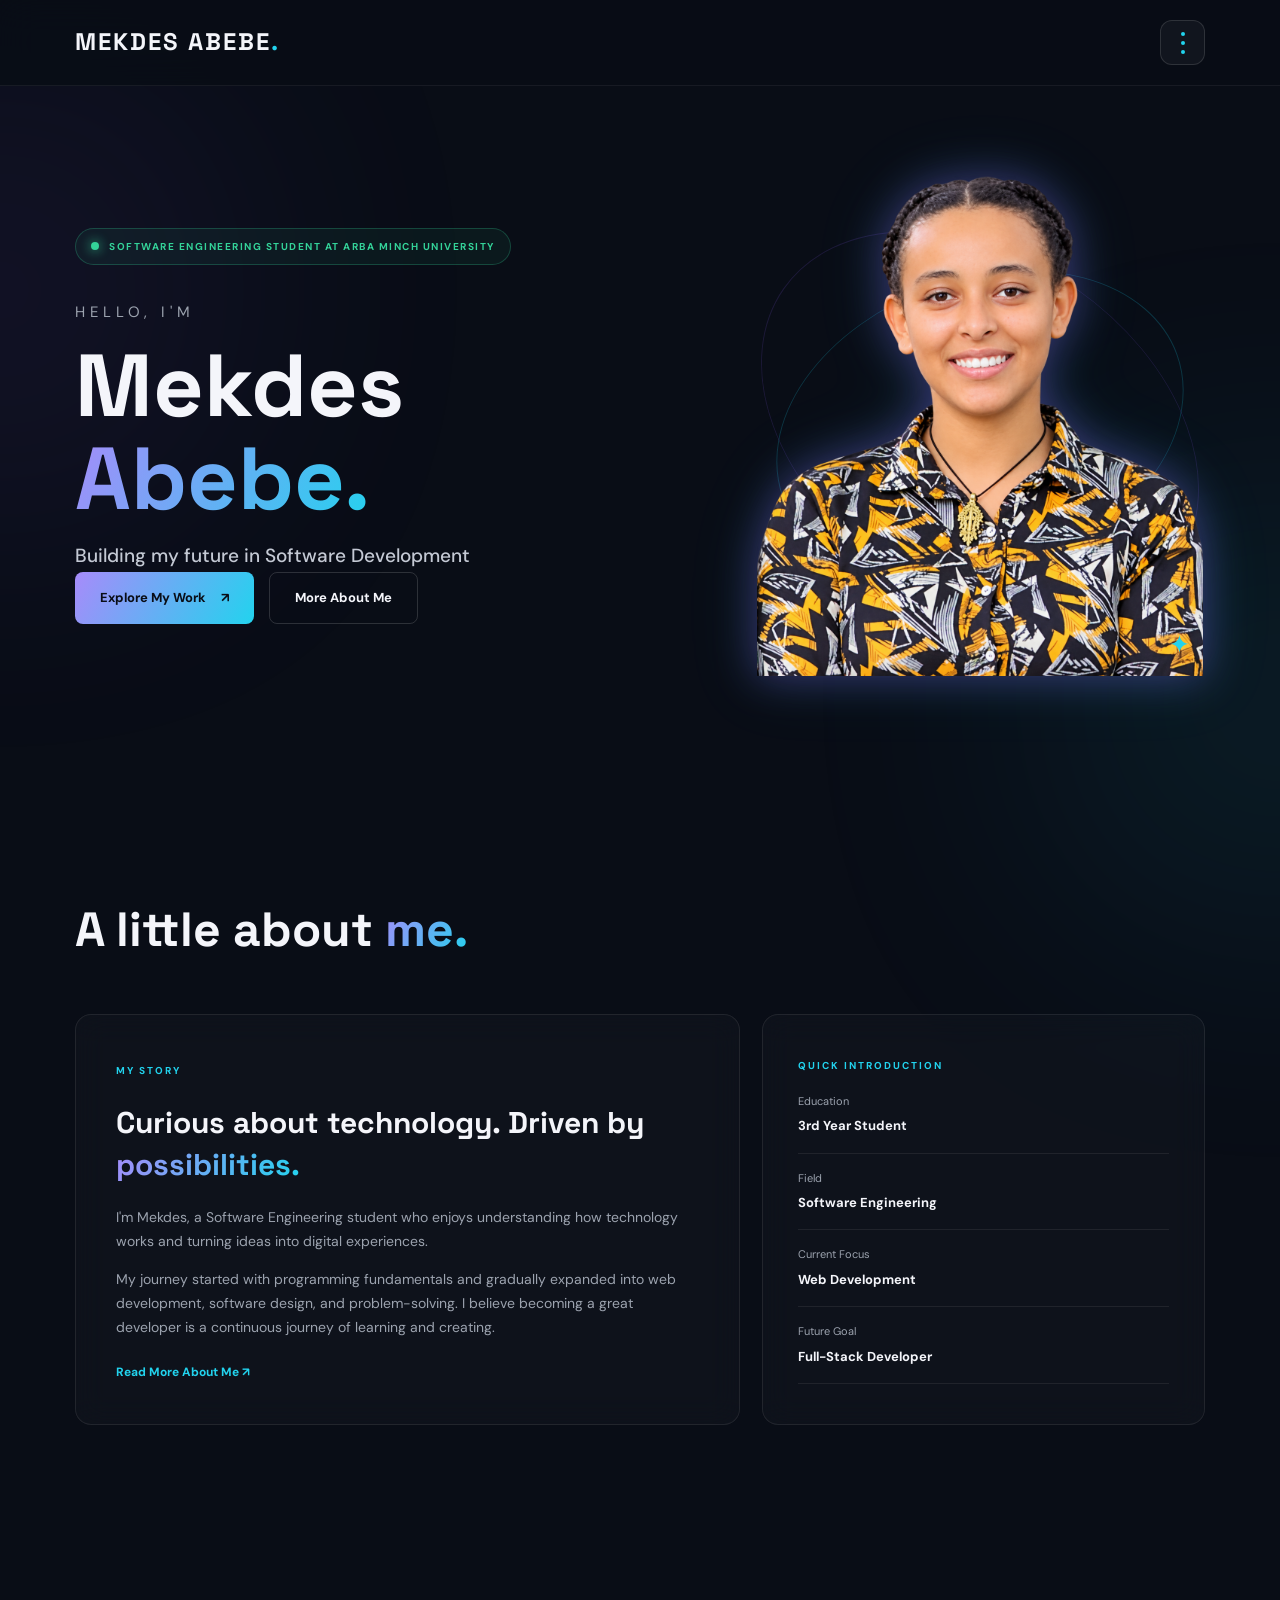
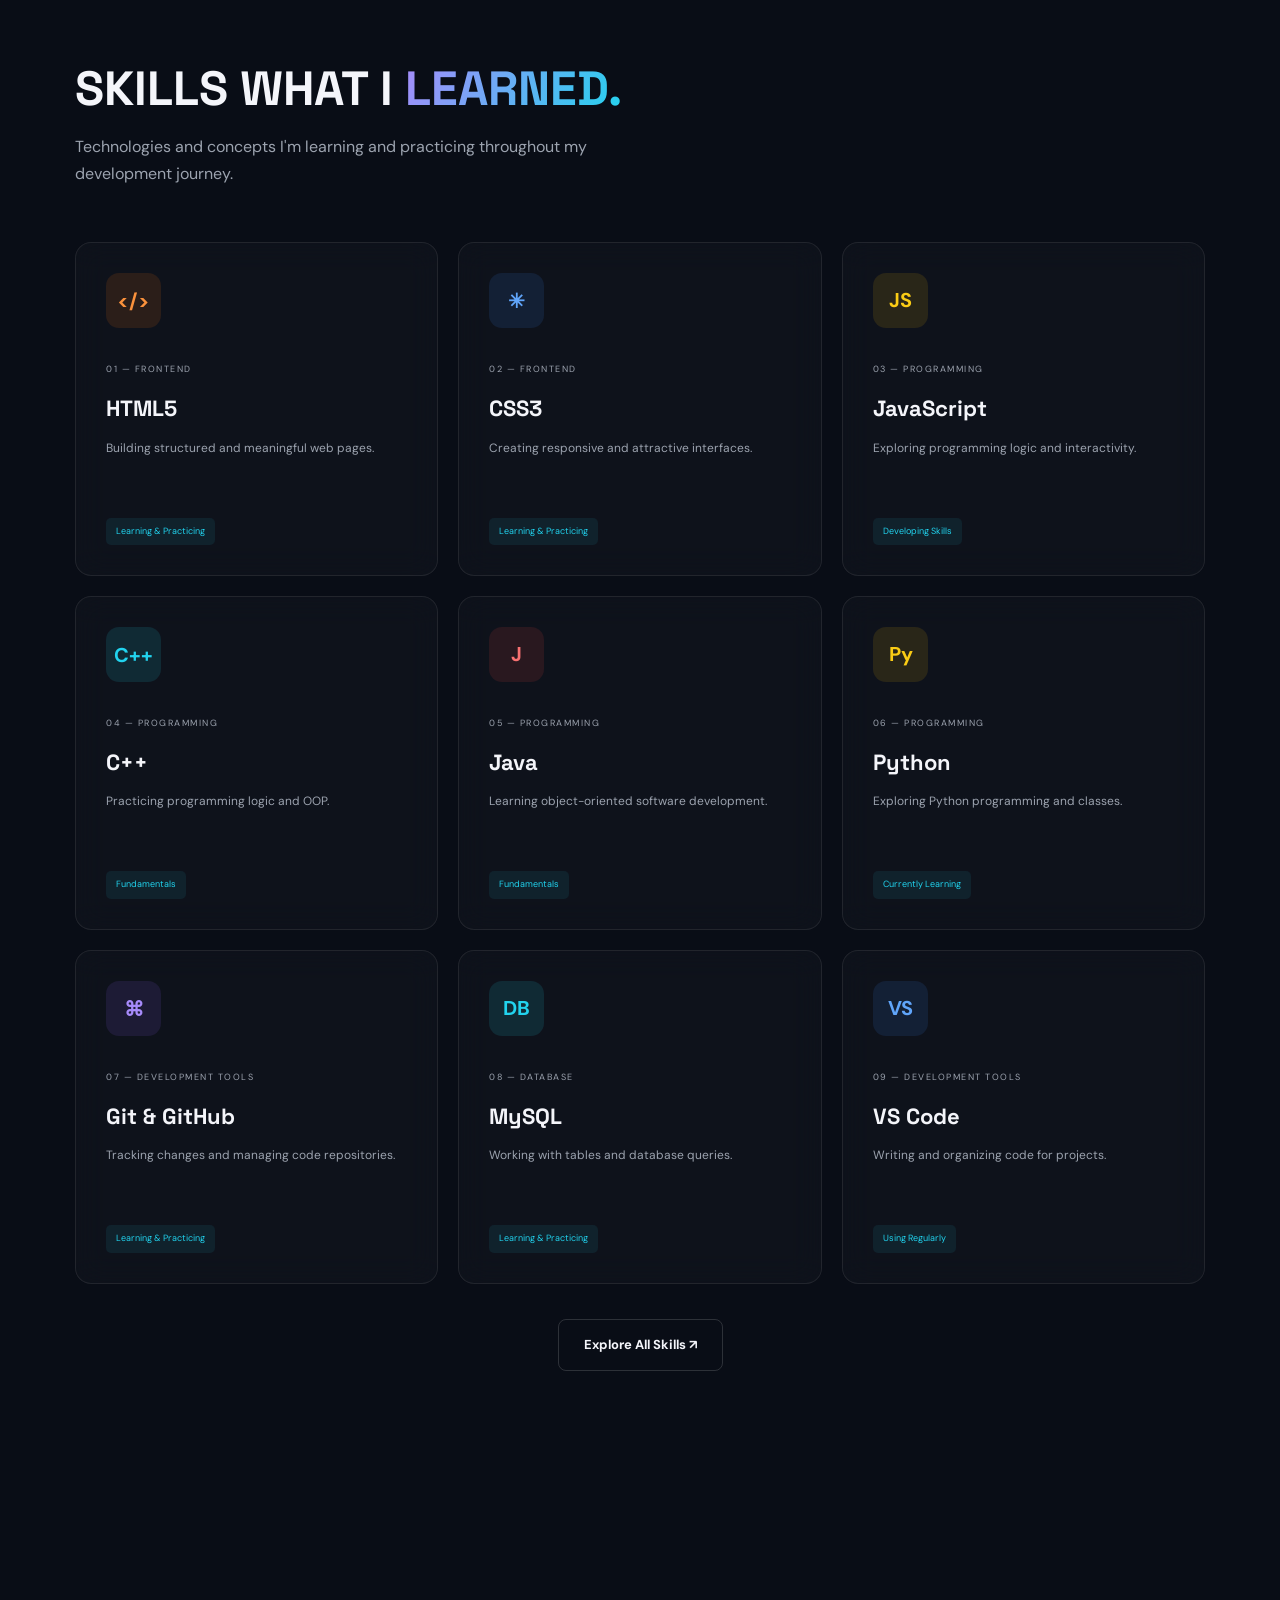
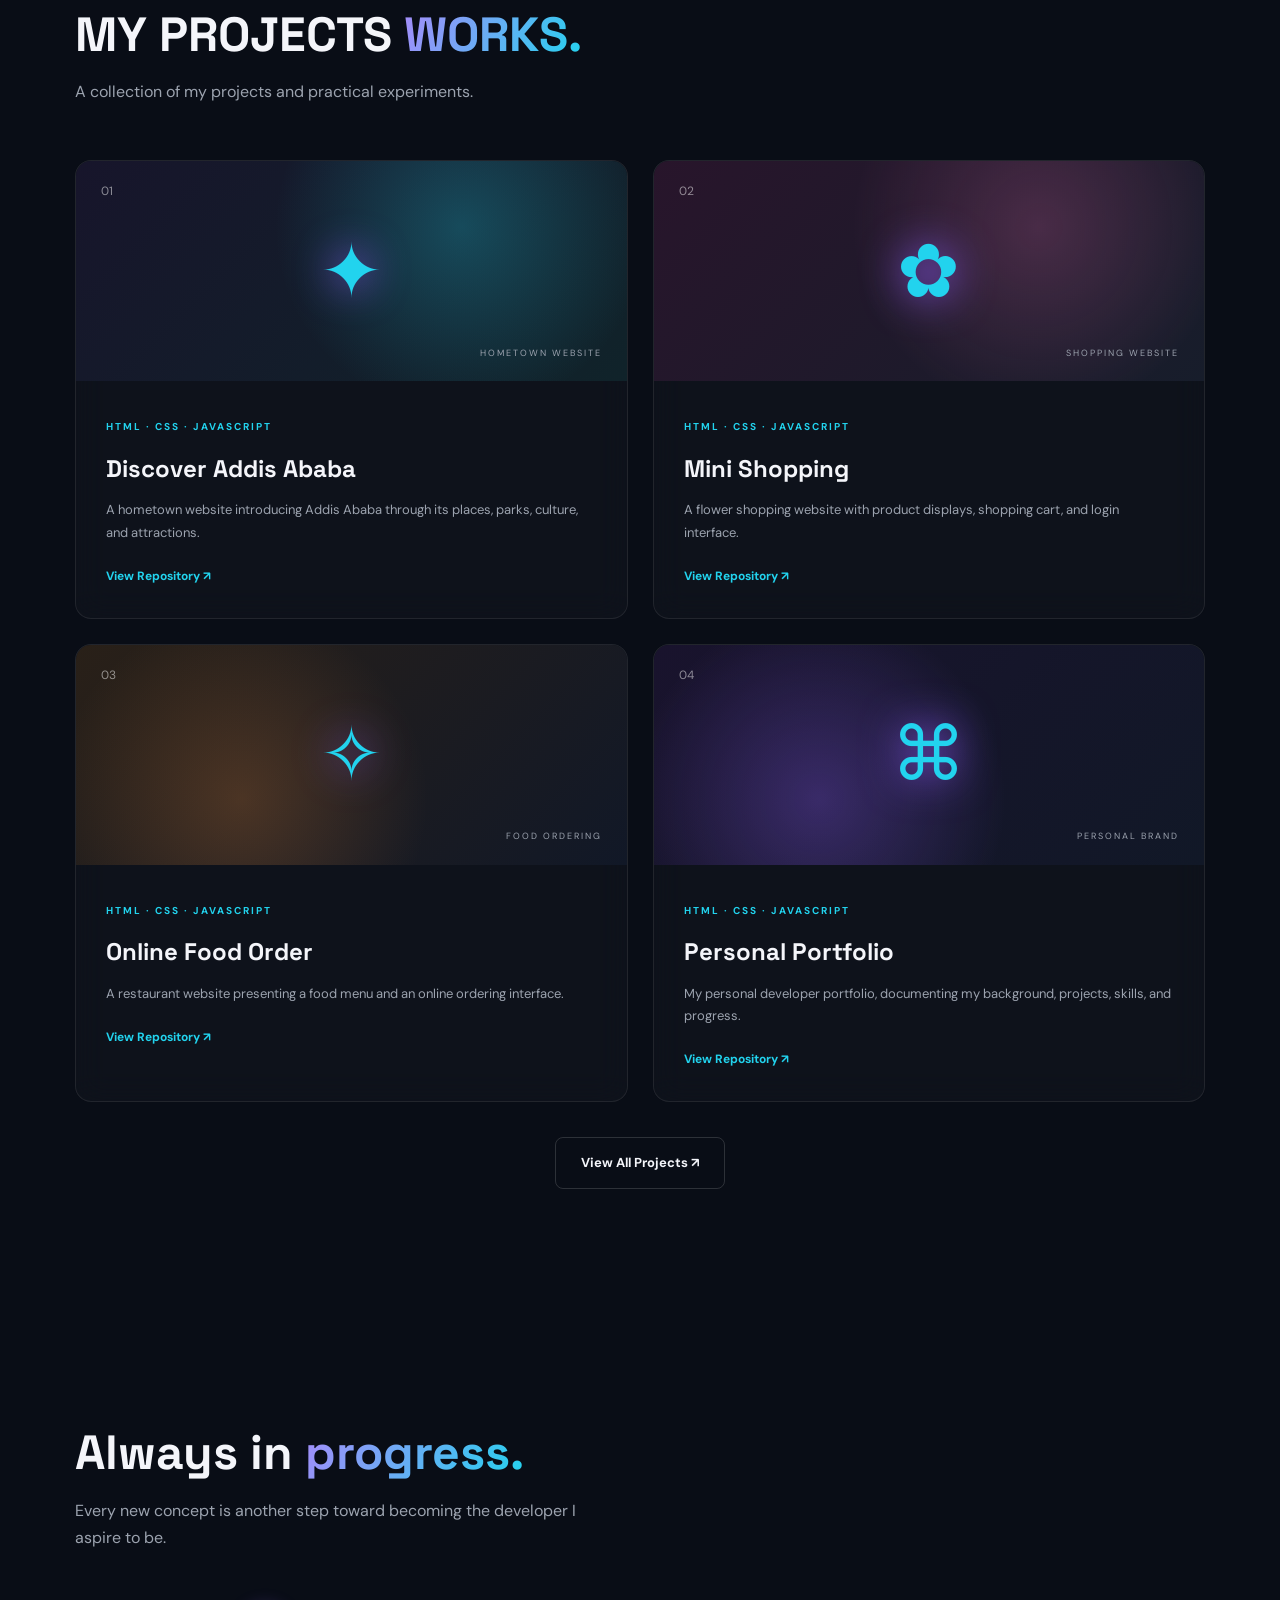
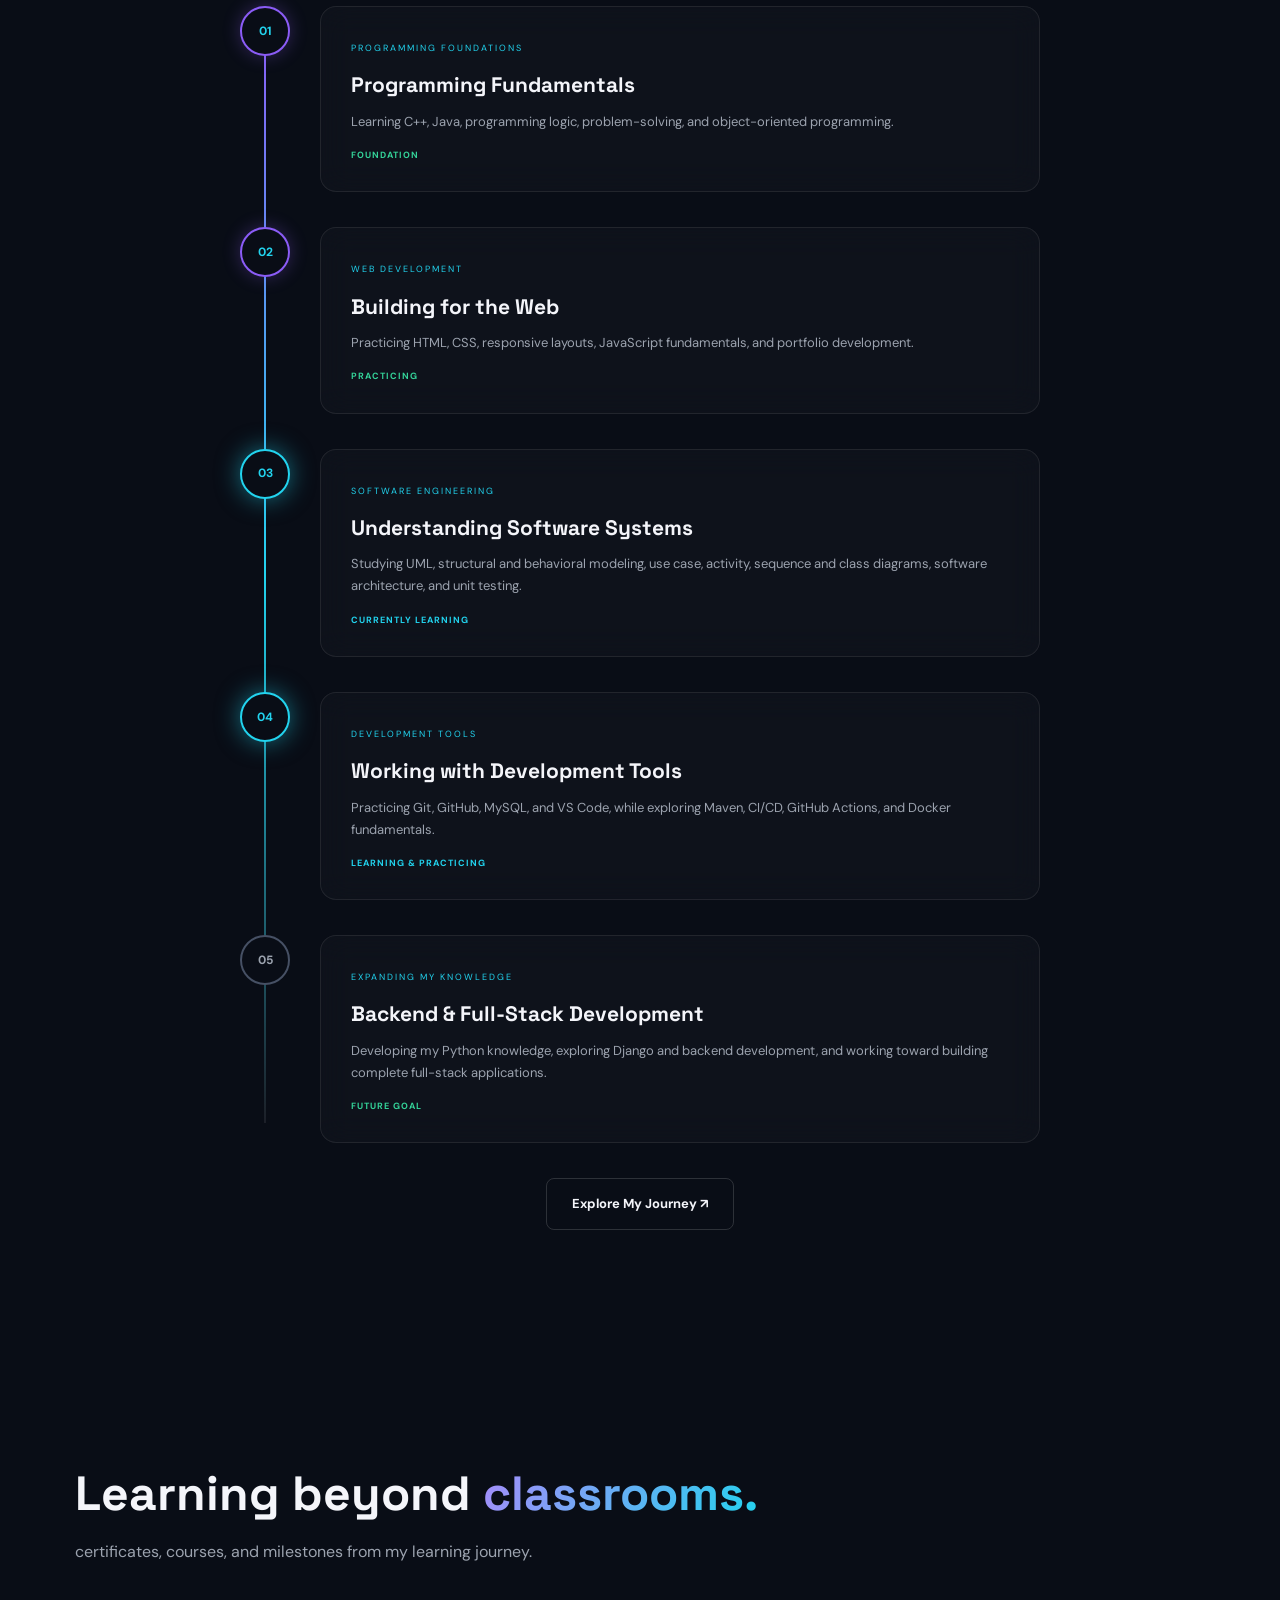
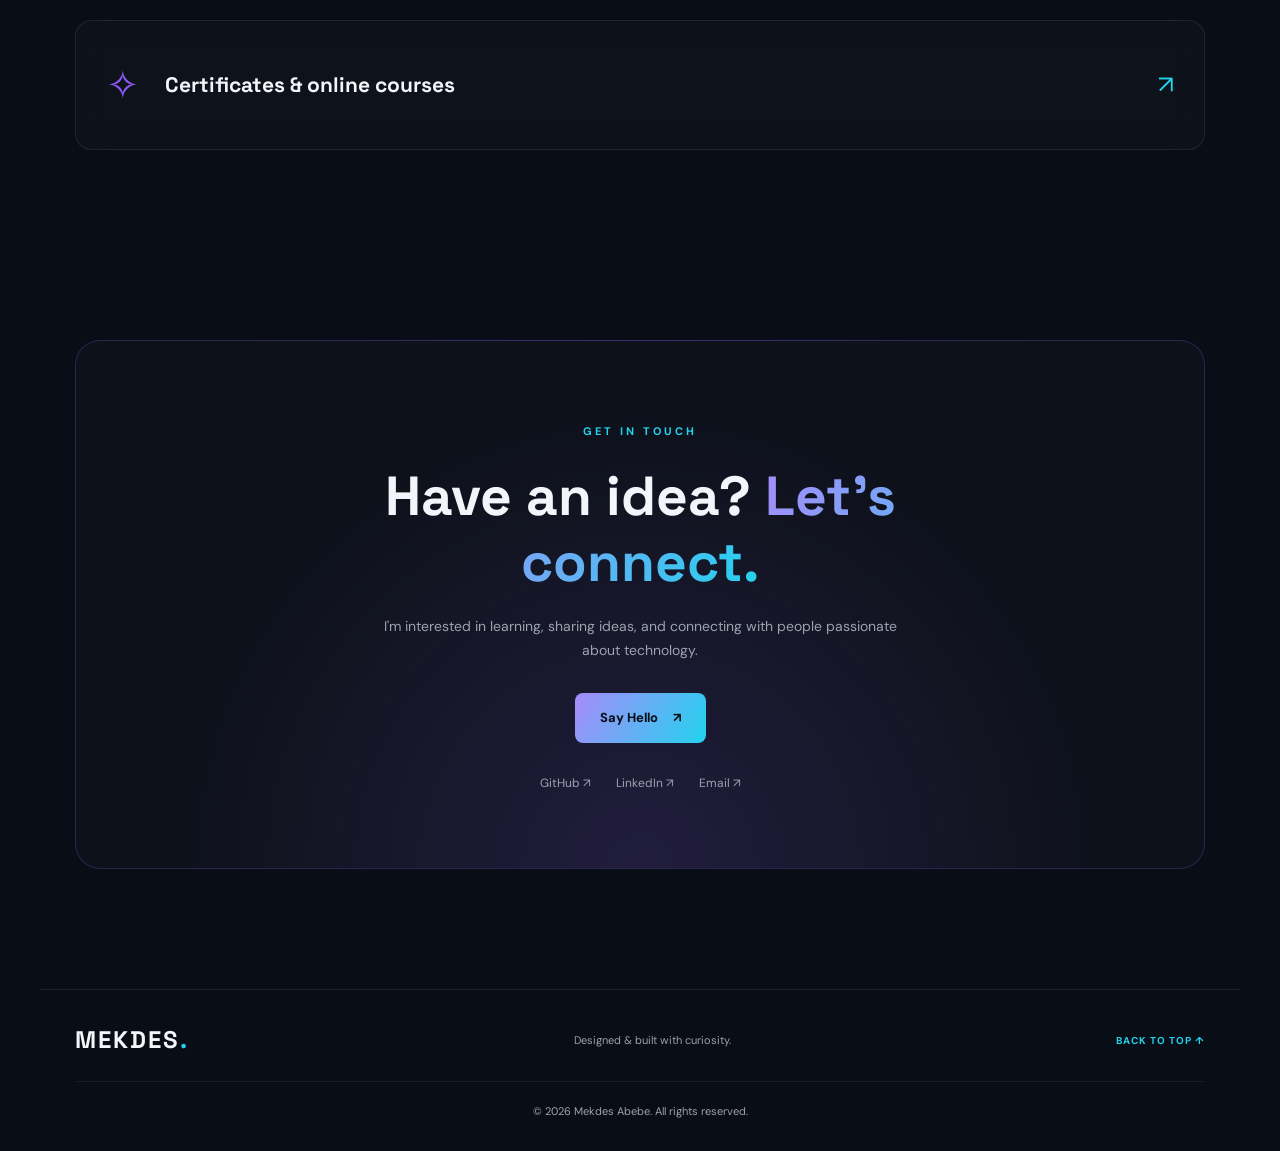
==== commit 326dff48: "day 15" ====
--- a/index.html
+++ b/index.html
@@ -6,7 +6,7 @@
     <meta charset="UTF-8">
     <meta name="viewport" content="width=device-width, initial-scale=1.0">
 
-    <title>Mekdes Abebe | Developer Portfolio</title>
+    <title>Mekdes's Portfolio</title>
 
     <link rel="stylesheet" href="style.css">
 
@@ -26,7 +26,7 @@
         <nav class="navbar">
 
             <a href="index.html" class="logo">
-                MEKDES<span>.</span>
+                MEKDES ABEBE<span>.</span>
             </a>
 
             <!-- Three-dot menu -->
@@ -68,7 +68,7 @@
 
                 <div class="availability">
                     <span class="status-dot"></span>
-                    SOFTWARE ENGINEERING STUDENT
+                    SOFTWARE ENGINEERING STUDENT AT ARBA MINCH UNIVERSITY
                 </div>
 
                 <p class="hero-intro">HELLO, I'M</p>
@@ -80,15 +80,15 @@
 
                 <h2 class="hero-role">
                     Building my future in
-                    <span class="typing">Software Development</span>
+                    <span>Software Development</span>
                 </h2>
 
-                <p class="hero-description">
+                <!-- <p class="hero-description">
                     I'm a third-year Software Engineering student
                     passionate about technology, creative problem-solving,
                     and building meaningful digital experiences.
                     Currently exploring the world of full-stack development.
-                </p>
+                </p> -->
 
                 <div class="hero-buttons">
 
@@ -102,11 +102,11 @@
 
                 </div>
 
-                <div class="hero-footer">
+                <!-- <div class="hero-footer">
                     <span>BASED IN ETHIOPIA</span>
                     <span class="footer-line"></span>
                     <span>LEARNING · BUILDING · GROWING</span>
-                </div>
+                </div> -->
 
             </div>
 
@@ -119,7 +119,7 @@
 
                 <div class="profile-frame">
 
-                    <img src="mekdes.jpg"
+                    <img src="mekdes ab.jpg"
                          alt="Portrait of Mekdes Abebe"
                          class="profile-image">
 
@@ -139,7 +139,7 @@
 
             <div class="section-heading">
 
-                <span class="section-number">01 / ABOUT</span>
+                
 
                 <h2>
                     A little about
@@ -217,11 +217,11 @@
 
             <div class="section-heading">
 
-                <span class="section-number">02 / EXPERTISE</span>
+        
 
                 <h2>
-                    Tools of my
-                    <span class="gradient-text">craft.</span>
+                    SKILLS WHAT I
+                    <span class="gradient-text">LEARNED.</span>
                 </h2>
 
                 <p>
@@ -369,11 +369,11 @@
 
             <div class="section-heading">
 
-                <span class="section-number">03 / SELECTED WORK</span>
+            
 
                 <h2>
-                    Ideas into
-                    <span class="gradient-text">reality.</span>
+                    MY PROJECTS
+                    <span class="gradient-text">WORKS.</span>
                 </h2>
 
                 <p>
@@ -525,7 +525,7 @@
 
             <div class="section-heading">
 
-                <span class="section-number">04 / MY JOURNEY</span>
+                
 
                 <h2>
                     Always in
@@ -671,7 +671,6 @@
 
             <div class="section-heading">
 
-                <span class="section-number">05 / ACHIEVEMENTS</span>
 
                 <h2>
                     Learning beyond
@@ -679,7 +678,7 @@
                 </h2>
 
                 <p>
-                    A place for certificates, courses, and milestones
+                    certificates, courses, and milestones
                     from my learning journey.
                 </p>
 
@@ -691,12 +690,9 @@
                 <div class="certificate-icon">✧</div>
 
                 <div>
-                    <h3>Certificates & Achievements</h3>
-
-                    <p>
-                        My certificate gallery will grow as I complete
-                        courses and achieve new milestones.
-                    </p>
+                    <h3>Certificates & online courses</h3>
+
+                
                 </div>
 
                 <a href="achievements.html"
@@ -716,7 +712,7 @@
 
             <div class="contact-box">
 
-                <span class="section-number">06 / GET IN TOUCH</span>
+                <span class="section-number">GET IN TOUCH</span>
 
                 <h2>
                     Have an idea?
--- a/style.css
+++ b/style.css
@@ -415,8 +415,8 @@
 
 .profile-frame {
     position: relative;
-    width: 310px;
-    height: 380px;
+    width: 450px;
+    height: 500px;
 
     display: flex;
     justify-content: center;
